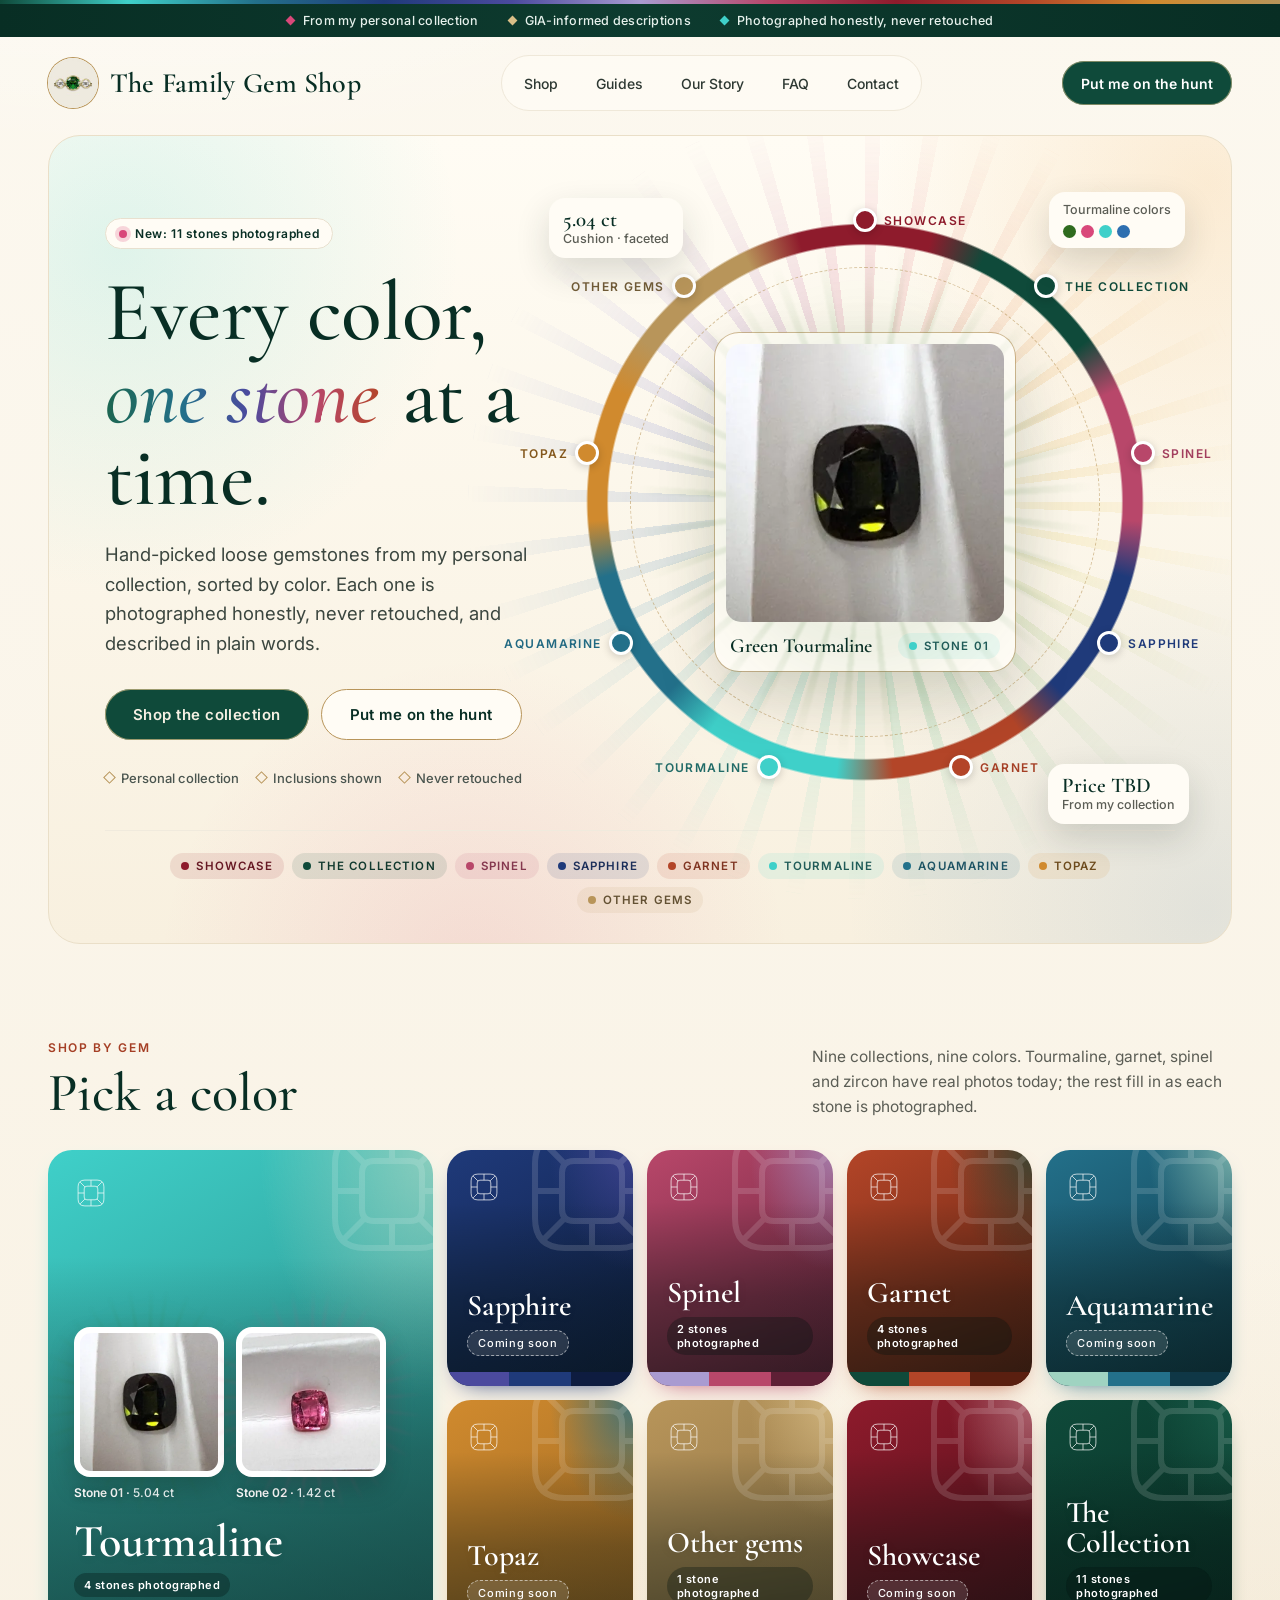
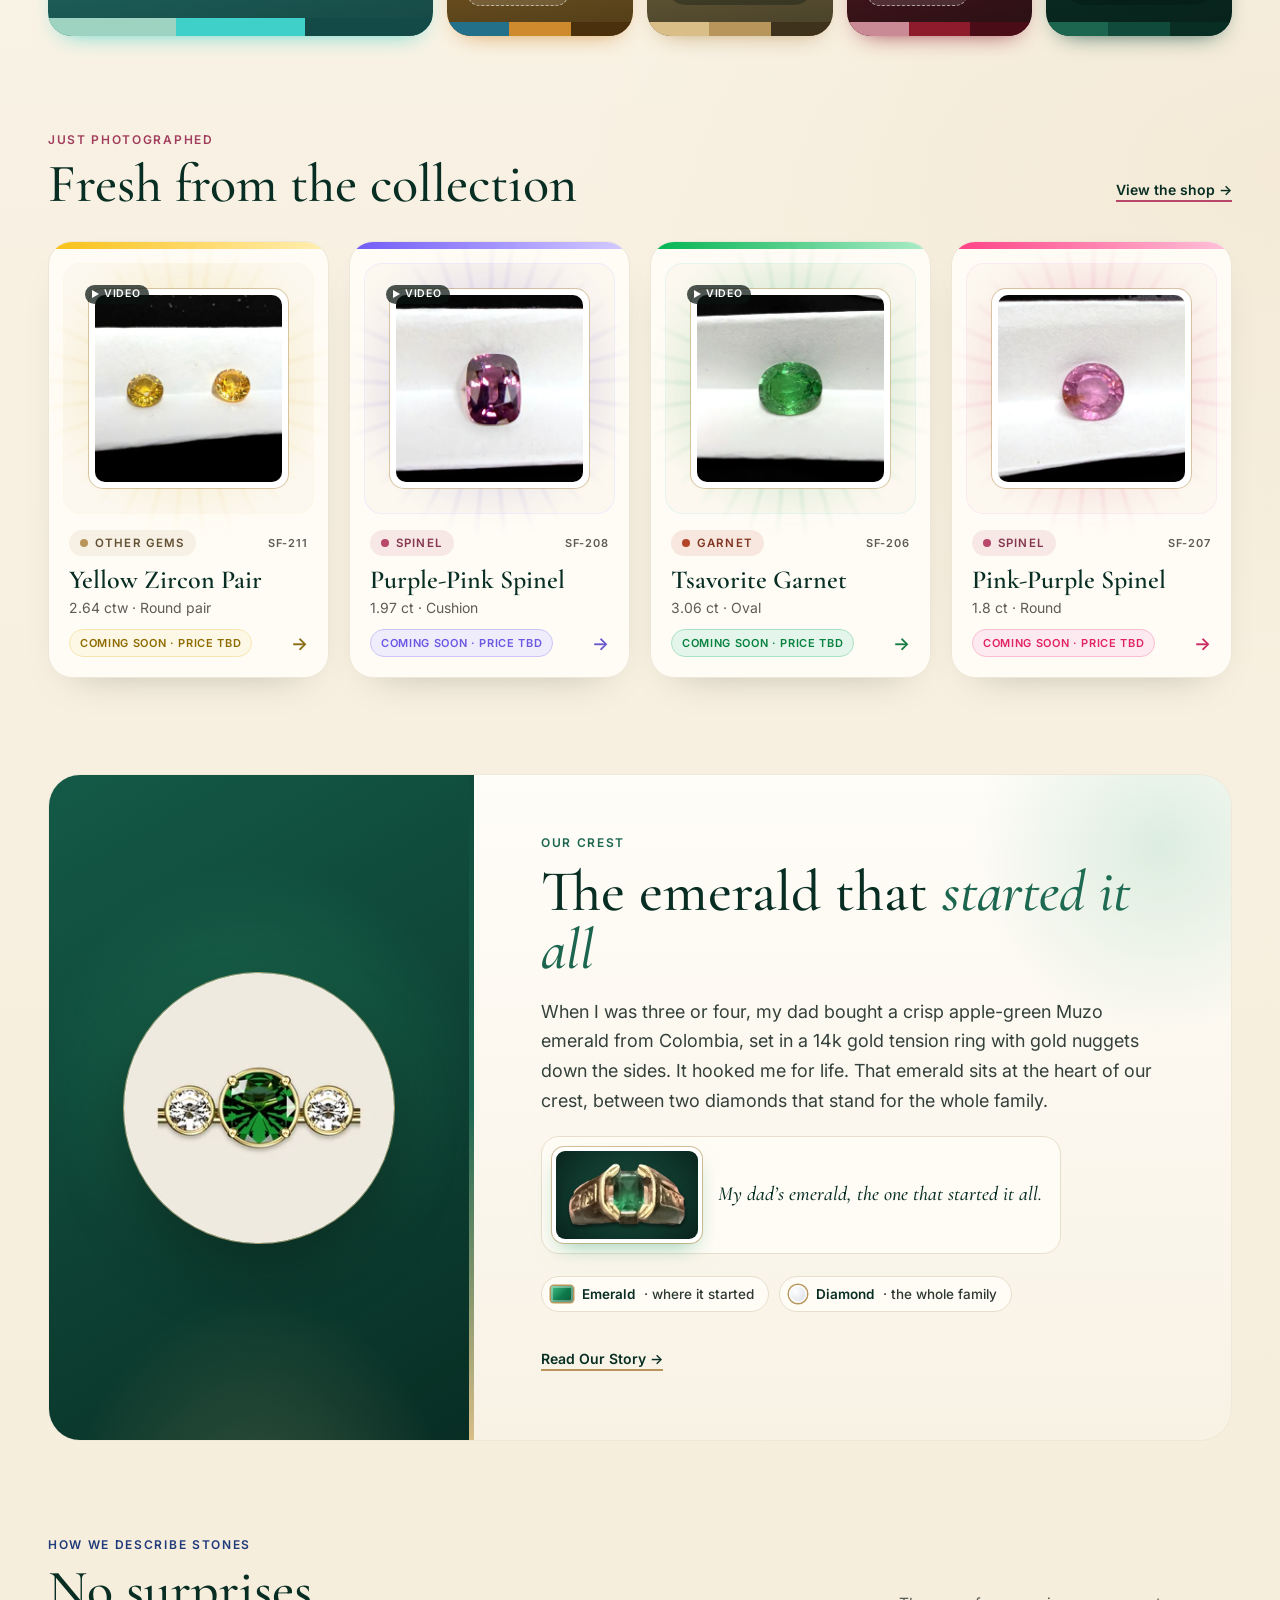
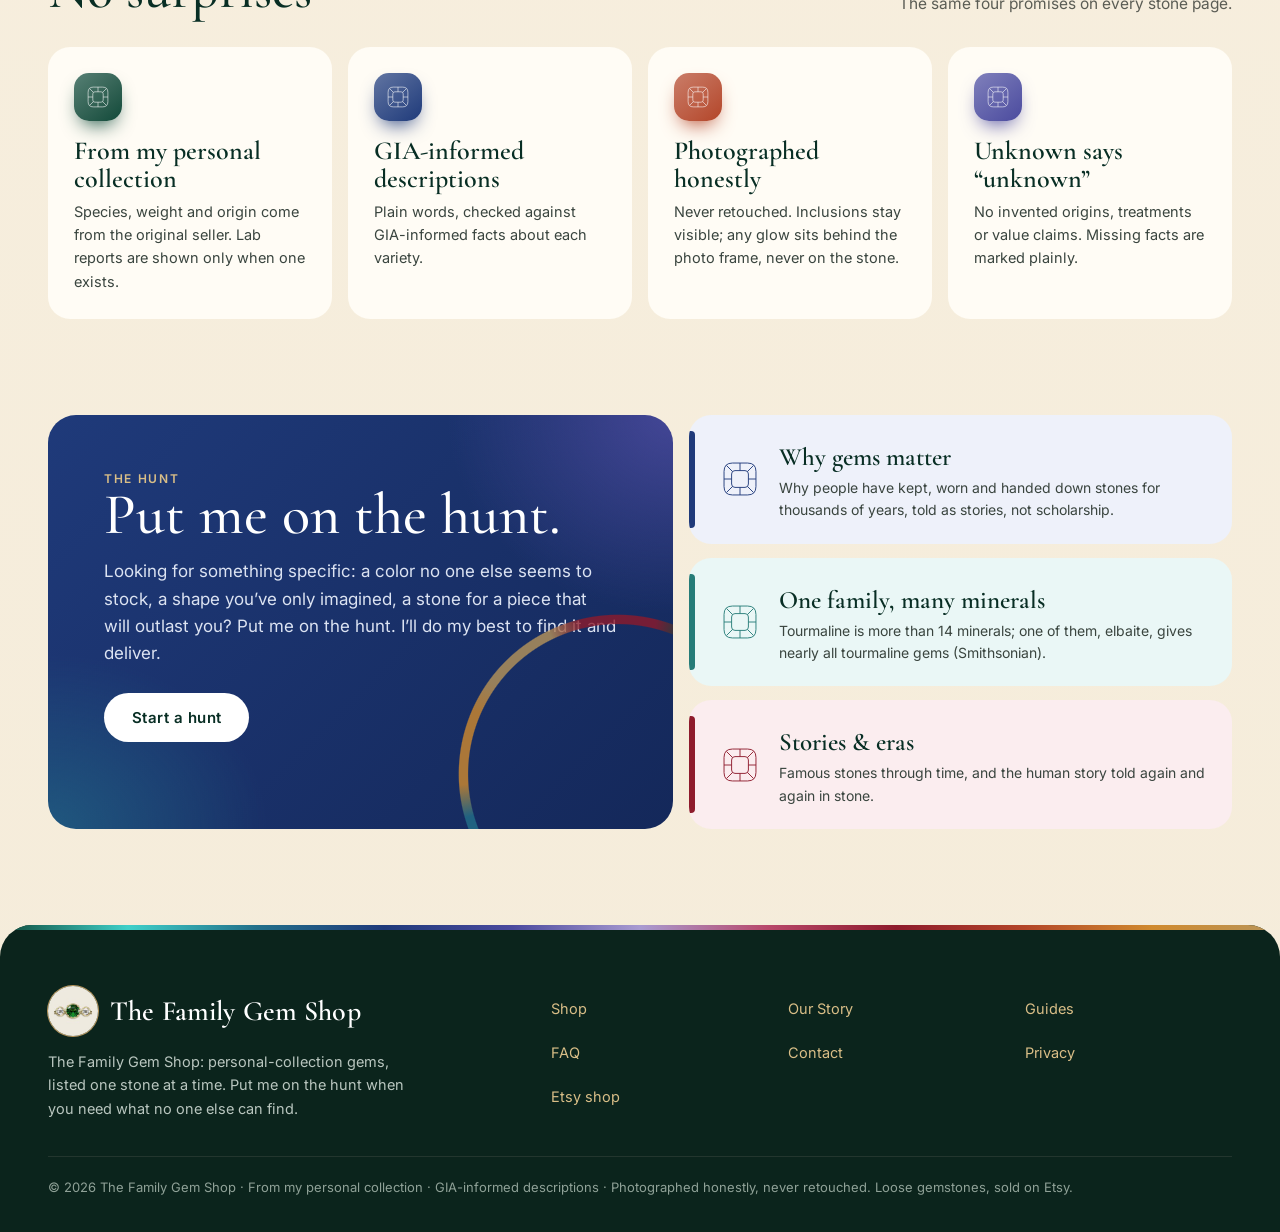
==== index.html @ 849b9478 "Crest story line matches new logo (Joshua approved Oct 21, 5:21 PM PT)" ====
<!doctype html>
<html lang="en">
<head>
<meta charset="utf-8">
<meta name="viewport" content="width=device-width,initial-scale=1">
<title>Loose Gemstones: Tourmaline, Garnet, Spinel | The Family Gem Shop</title>
<meta name="description" content="Loose tourmaline, tsavorite, mandarin and Mali garnet, spinel and zircon from my family collection. Photographed honestly, never retouched. One at a time.">
<meta name="robots" content="index,follow,max-image-preview:large">
<link rel="canonical" href="https://thefamilygems.com/">
<meta name="theme-color" content="#0F4A3A">
<link rel="icon" href="./favicon.ico" sizes="32x32">
<link rel="icon" href="./favicon.svg" type="image/svg+xml">
<link rel="apple-touch-icon" href="./apple-touch-icon.png">
<link rel="manifest" href="./site.webmanifest">
<meta property="og:type" content="website">
<meta property="og:site_name" content="The Family Gem Shop">
<meta property="og:title" content="Loose Gemstones: Tourmaline, Garnet, Spinel | The Family Gem Shop">
<meta property="og:description" content="Loose tourmaline, tsavorite, mandarin and Mali garnet, spinel and zircon from my family collection. Photographed honestly, never retouched. One at a time.">
<meta property="og:url" content="https://thefamilygems.com/">
<meta property="og:image" content="https://thefamilygems.com/img/og/og-home.jpg">
<meta property="og:image:width" content="1200">
<meta property="og:image:height" content="630">
<meta property="og:image:alt" content="Loose gemstones from The Family Gem Shop on a cream background with the family crest">
<meta property="og:locale" content="en_US">
<meta name="twitter:card" content="summary_large_image">
<meta name="twitter:title" content="Loose Gemstones: Tourmaline, Garnet, Spinel | The Family Gem Shop">
<meta name="twitter:description" content="Loose tourmaline, tsavorite, mandarin and Mali garnet, spinel and zircon from my family collection. Photographed honestly, never retouched. One at a time.">
<meta name="twitter:image" content="https://thefamilygems.com/img/og/og-home.jpg">
<meta name="twitter:image:alt" content="Loose gemstones from The Family Gem Shop on a cream background with the family crest">
<link rel="preload" href="./fonts/inter-var.woff2" as="font" type="font/woff2" crossorigin>
<link rel="preload" href="./fonts/cormorant-var.woff2" as="font" type="font/woff2" crossorigin>
<link rel="stylesheet" href="./f.css">
<script type="application/ld+json">{"@context":"https://schema.org","@graph":[{"@type":"Organization","@id":"https://thefamilygems.com/#org","name":"The Family Gem Shop","url":"https://thefamilygems.com/","logo":"https://thefamilygems.com/img/logo-512.png","description":"Loose gemstones from one family's personal collection, photographed honestly and listed one stone at a time on Etsy."},{"@type":"WebSite","@id":"https://thefamilygems.com/#website","name":"The Family Gem Shop","url":"https://thefamilygems.com/","publisher":{"@id":"https://thefamilygems.com/#org"},"inLanguage":"en-US"}]}</script>
</head>
<body>
<a class="skip" href="#main">Skip to content</a><div class="spec-line"></div><div class="ann" role="note"><span style="--c:#D9487A">From my personal collection</span><span style="--c:#D9BE87">GIA-informed descriptions</span><span style="--c:#3FD0C9">Photographed honestly, never retouched</span></div><header><a class="brand" href="./"><img src="./img/crest-128.jpg" srcset="./img/crest-128.jpg 2x, ./img/crest-160.jpg 3x" width="50" height="50" alt=""><span class="nm">The Family Gem Shop</span></a><nav class="nav" aria-label="Main"><a href="./shop/">Shop</a><a href="./guides/">Guides</a><a href="./about/">Our Story</a><a href="./faq/">FAQ</a><a href="./contact/">Contact</a></nav><div class="hd-r"><a class="ask" href="./contact/">Put me on the hunt</a><details class="mnav"><summary><b aria-hidden="true"></b>Menu</summary><nav aria-label="Mobile"><a href="./shop/">Shop</a><a href="./guides/">Guides</a><a href="./about/">Our Story</a><a href="./faq/">FAQ</a><a href="./contact/">Contact</a></nav></details></div></header>
<main id="main" class="f">
<div class="wrap">
<section class="hero"><div class="in"><div><span class="pill" style="--c:#D9487A"><i></i>New: 11 stones photographed</span>
<h1>Every color, <span class="sw">one stone</span> at a time.</h1>
<p class="lede">Hand-picked loose gemstones from my personal collection, sorted by color. Each one is photographed honestly, never retouched, and described in plain words.</p>
<div class="ctas"><a class="btn pri rnd" href="./shop/">Shop the collection</a><a class="btn out rnd" href="./contact/">Put me on the hunt</a></div>
<div class="minitrust"><span>Personal collection</span><span>Inclusions shown</span><span>Never retouched</span></div></div>
<div class="wheel"><div class="ring"></div><div class="ring2"></div><div class="dot" style="left:calc(50.00% - 12px);top:calc(4.50% - 12px);background:#8E1B2C"><span style="left:28px;color:#8E1B2C">Showcase</span></div><div class="dot" style="left:calc(79.25% - 12px);top:calc(15.14% - 12px);background:#0F4A3A"><span style="left:28px;color:#0F4A3A">The Collection</span></div><div class="dot" style="left:calc(94.81% - 12px);top:calc(42.10% - 12px);background:#B8476A"><span style="left:28px;color:#B8476A">Spinel</span></div><div class="dot" style="left:calc(89.40% - 12px);top:calc(72.75% - 12px);background:#1F3A7A"><span style="left:28px;color:#1F3A7A">Sapphire</span></div><div class="dot" style="left:calc(65.56% - 12px);top:calc(92.76% - 12px);background:#B34528"><span style="left:28px;color:#B34528">Garnet</span></div><div class="dot" style="left:calc(34.44% - 12px);top:calc(92.76% - 12px);background:#3FD0C9"><span style="right:28px;color:#267C78">Tourmaline</span></div><div class="dot" style="left:calc(10.60% - 12px);top:calc(72.75% - 12px);background:#23708A"><span style="right:28px;color:#23708A">Aquamarine</span></div><div class="dot" style="left:calc(5.19% - 12px);top:calc(42.10% - 12px);background:#D08A2E"><span style="right:28px;color:#996622">Topaz</span></div><div class="dot" style="left:calc(20.75% - 12px);top:calc(15.14% - 12px);background:#B8955A"><span style="right:28px;color:#886E42">Other gems</span></div>
<div class="hcard glow" style="--stone:#2F6B1E;--stone-ink:#2F6B1E;--stone-soft:#E8EFE6;--stone-line:#B6CBB0;--stone-glow:rgba(47,107,30,.22)"><div class="photo"><picture><source type="image/webp" srcset="./img/stone-01-200.webp 200w, ./img/stone-01-400.webp 400w, ./img/stone-01-800.webp 800w" sizes="(max-width:820px) 176px, 300px"><img src="./img/stone-01-400.jpg" srcset="./img/stone-01-200.jpg 200w, ./img/stone-01-400.jpg 400w, ./img/stone-01-800.jpg 800w" sizes="(max-width:820px) 176px, 300px" width="400" height="400" fetchpriority="high" decoding="async" alt="Verdelite Green Tourmaline, 5.04 ct cushion (SF-202), face-up"></picture></div><div class="lab"><span class="nm2">Green Tourmaline</span><span class="chip" style="--bg:#3FD0C91c;--fg:#267C78"><i style="background:#3FD0C9"></i>Stone 01</span></div></div>
<div class="tag t1"><b>5.04 ct</b>Cushion · faceted</div>
<div class="tag t2">Tourmaline colors<div class="dr"><i style="background:#2F6B1E"></i><i style="background:#D9487A"></i><i style="background:#3FD0C9"></i><i style="background:#2E6FB0"></i></div></div>
<div class="tag t3"><b>Price TBD</b>From my collection</div></div></div>
<div class="chips"><span class="chip" style="--bg:#8E1B2C1c;--fg:#8E1B2C"><i style="background:#8E1B2C"></i>Showcase</span><span class="chip" style="--bg:#0F4A3A1c;--fg:#0F4A3A"><i style="background:#0F4A3A"></i>The Collection</span><span class="chip" style="--bg:#B8476A1c;--fg:#B8476A"><i style="background:#B8476A"></i>Spinel</span><span class="chip" style="--bg:#1F3A7A1c;--fg:#1F3A7A"><i style="background:#1F3A7A"></i>Sapphire</span><span class="chip" style="--bg:#B345281c;--fg:#B34528"><i style="background:#B34528"></i>Garnet</span><span class="chip" style="--bg:#3FD0C91c;--fg:#267C78"><i style="background:#3FD0C9"></i>Tourmaline</span><span class="chip" style="--bg:#23708A1c;--fg:#23708A"><i style="background:#23708A"></i>Aquamarine</span><span class="chip" style="--bg:#D08A2E1c;--fg:#996622"><i style="background:#D08A2E"></i>Topaz</span><span class="chip" style="--bg:#B8955A1c;--fg:#886E42"><i style="background:#B8955A"></i>Other gems</span></div></section>
<section class="blk"><div class="sh"><div><div class="label" style="color:#B34528">Shop by gem</div><h2>Pick a color</h2></div><p>Nine collections, nine colors. Tourmaline, garnet, spinel and zircon have real photos today; the rest fill in as each stone is photographed.</p></div><div class="cg"><div class="cc hero2" style="background:radial-gradient(ellipse 75% 85% at 100% 0%,#9FD3C1cc,transparent 60%),linear-gradient(150deg,#3FD0C9,#267C78);--sh:#3FD0C9"><div style="display:flex;justify-content:space-between;align-items:start"><svg class="gemico" viewBox="0 0 100 100" fill="none" stroke="currentColor" stroke-width="2.2" stroke-linejoin="round"><path d="M32 12h36q20 0 20 20v36q0 20-20 20H32q-20 0-20-20V32q0-20 20-20z"/><path d="M38 30h24q8 0 8 8v24q0 8-8 8H38q-8 0-8-8V38q0-8 8-8z"/><path d="M18 18L32 32M82 18L68 32M18 82L32 68M82 82L68 68M50 12V30M50 70V88M12 50H30M70 50H88"/></svg></div><svg class="gemico wm" viewBox="0 0 100 100" fill="none" stroke="currentColor" stroke-width="4" stroke-linejoin="round"><path d="M32 12h36q20 0 20 20v36q0 20-20 20H32q-20 0-20-20V32q0-20 20-20z"/><path d="M38 30h24q8 0 8 8v24q0 8-8 8H38q-8 0-8-8V38q0-8 8-8z"/><path d="M18 18L32 32M82 18L68 32M18 82L32 68M82 82L68 68M50 12V30M50 70V88M12 50H30M70 50H88"/></svg><div><div class="ph2"><div><div class="glow" style="--stone:#2F6B1E;--stone-ink:#2F6B1E;--stone-soft:#E8EFE6;--stone-line:#B6CBB0;--stone-glow:rgba(47,107,30,.22)"><div class="fr"><div class="photo"><picture><source type="image/webp" srcset="./img/stone-01-200.webp 200w, ./img/stone-01-400.webp 400w, ./img/stone-01-800.webp 800w" sizes="(max-width:820px) 45vw, 300px"><img src="./img/stone-01-400.jpg" srcset="./img/stone-01-200.jpg 200w, ./img/stone-01-400.jpg 400w, ./img/stone-01-800.jpg 800w" sizes="(max-width:820px) 45vw, 300px" width="400" height="400" loading="lazy" decoding="async" alt="Verdelite Green Tourmaline, 5.04 ct cushion (SF-202), face-up"></picture></div></div></div><small>Stone 01 · <em>5.04 ct</em></small></div><div><div class="glow" style="--stone:#D9487A;--stone-ink:#C92A61;--stone-soft:#FBEBF0;--stone-line:#F2BFD0;--stone-glow:rgba(217,72,122,.22)"><div class="fr"><div class="photo"><picture><source type="image/webp" srcset="./img/stone-02-200.webp 200w, ./img/stone-02-400.webp 400w, ./img/stone-02-800.webp 800w" sizes="(max-width:820px) 45vw, 300px"><img src="./img/stone-02-400.jpg" srcset="./img/stone-02-200.jpg 200w, ./img/stone-02-400.jpg 400w, ./img/stone-02-800.jpg 800w" sizes="(max-width:820px) 45vw, 300px" width="400" height="400" loading="lazy" decoding="async" alt="Pink Tourmaline, 1.42 ct cushion (SF-203), face-up"></picture></div></div></div><small>Stone 02 · <em>1.42 ct</em></small></div></div><h3 style="margin-top:18px">Tourmaline</h3><span class="cnt">4 stones photographed</span><div class="chipstrip"><i style="background:#9FD3C1"></i><i style="background:#3FD0C9"></i><i style="background:#134A47"></i></div></div></div><div class="cc " style="background:radial-gradient(ellipse 75% 85% at 100% 0%,#4B4A9Eaa,transparent 60%),linear-gradient(150deg,#1F3A7A,#0E1C40);--sh:#1F3A7A"><div style="display:flex;justify-content:space-between;align-items:start"><svg class="gemico" viewBox="0 0 100 100" fill="none" stroke="currentColor" stroke-width="2.2" stroke-linejoin="round"><path d="M32 12h36q20 0 20 20v36q0 20-20 20H32q-20 0-20-20V32q0-20 20-20z"/><path d="M38 30h24q8 0 8 8v24q0 8-8 8H38q-8 0-8-8V38q0-8 8-8z"/><path d="M18 18L32 32M82 18L68 32M18 82L32 68M82 82L68 68M50 12V30M50 70V88M12 50H30M70 50H88"/></svg></div><svg class="gemico wm" viewBox="0 0 100 100" fill="none" stroke="currentColor" stroke-width="4" stroke-linejoin="round"><path d="M32 12h36q20 0 20 20v36q0 20-20 20H32q-20 0-20-20V32q0-20 20-20z"/><path d="M38 30h24q8 0 8 8v24q0 8-8 8H38q-8 0-8-8V38q0-8 8-8z"/><path d="M18 18L32 32M82 18L68 32M18 82L32 68M82 82L68 68M50 12V30M50 70V88M12 50H30M70 50H88"/></svg><div><h3 style="margin-top:0px">Sapphire</h3><span class="cnt soon">Coming soon</span><div class="chipstrip"><i style="background:#4B4A9E"></i><i style="background:#1F3A7A"></i><i style="background:#0E1C40"></i></div></div></div><div class="cc " style="background:radial-gradient(ellipse 75% 85% at 100% 0%,#A99BD1aa,transparent 60%),linear-gradient(150deg,#B8476A,#5E1F35);--sh:#B8476A"><div style="display:flex;justify-content:space-between;align-items:start"><svg class="gemico" viewBox="0 0 100 100" fill="none" stroke="currentColor" stroke-width="2.2" stroke-linejoin="round"><path d="M32 12h36q20 0 20 20v36q0 20-20 20H32q-20 0-20-20V32q0-20 20-20z"/><path d="M38 30h24q8 0 8 8v24q0 8-8 8H38q-8 0-8-8V38q0-8 8-8z"/><path d="M18 18L32 32M82 18L68 32M18 82L32 68M82 82L68 68M50 12V30M50 70V88M12 50H30M70 50H88"/></svg></div><svg class="gemico wm" viewBox="0 0 100 100" fill="none" stroke="currentColor" stroke-width="4" stroke-linejoin="round"><path d="M32 12h36q20 0 20 20v36q0 20-20 20H32q-20 0-20-20V32q0-20 20-20z"/><path d="M38 30h24q8 0 8 8v24q0 8-8 8H38q-8 0-8-8V38q0-8 8-8z"/><path d="M18 18L32 32M82 18L68 32M18 82L32 68M82 82L68 68M50 12V30M50 70V88M12 50H30M70 50H88"/></svg><div><h3 style="margin-top:0px">Spinel</h3><span class="cnt">2 stones photographed</span><div class="chipstrip"><i style="background:#A99BD1"></i><i style="background:#B8476A"></i><i style="background:#5E1F35"></i></div></div></div><div class="cc " style="background:radial-gradient(ellipse 75% 85% at 100% 0%,#0F4A3Aaa,transparent 60%),linear-gradient(150deg,#B34528,#5A1F10);--sh:#B34528"><div style="display:flex;justify-content:space-between;align-items:start"><svg class="gemico" viewBox="0 0 100 100" fill="none" stroke="currentColor" stroke-width="2.2" stroke-linejoin="round"><path d="M32 12h36q20 0 20 20v36q0 20-20 20H32q-20 0-20-20V32q0-20 20-20z"/><path d="M38 30h24q8 0 8 8v24q0 8-8 8H38q-8 0-8-8V38q0-8 8-8z"/><path d="M18 18L32 32M82 18L68 32M18 82L32 68M82 82L68 68M50 12V30M50 70V88M12 50H30M70 50H88"/></svg></div><svg class="gemico wm" viewBox="0 0 100 100" fill="none" stroke="currentColor" stroke-width="4" stroke-linejoin="round"><path d="M32 12h36q20 0 20 20v36q0 20-20 20H32q-20 0-20-20V32q0-20 20-20z"/><path d="M38 30h24q8 0 8 8v24q0 8-8 8H38q-8 0-8-8V38q0-8 8-8z"/><path d="M18 18L32 32M82 18L68 32M18 82L32 68M82 82L68 68M50 12V30M50 70V88M12 50H30M70 50H88"/></svg><div><h3 style="margin-top:0px">Garnet</h3><span class="cnt">4 stones photographed</span><div class="chipstrip"><i style="background:#0F4A3A"></i><i style="background:#B34528"></i><i style="background:#5A1F10"></i></div></div></div><div class="cc " style="background:radial-gradient(ellipse 75% 85% at 100% 0%,#9FD3C1aa,transparent 60%),linear-gradient(150deg,#23708A,#0F3746);--sh:#23708A"><div style="display:flex;justify-content:space-between;align-items:start"><svg class="gemico" viewBox="0 0 100 100" fill="none" stroke="currentColor" stroke-width="2.2" stroke-linejoin="round"><path d="M32 12h36q20 0 20 20v36q0 20-20 20H32q-20 0-20-20V32q0-20 20-20z"/><path d="M38 30h24q8 0 8 8v24q0 8-8 8H38q-8 0-8-8V38q0-8 8-8z"/><path d="M18 18L32 32M82 18L68 32M18 82L32 68M82 82L68 68M50 12V30M50 70V88M12 50H30M70 50H88"/></svg></div><svg class="gemico wm" viewBox="0 0 100 100" fill="none" stroke="currentColor" stroke-width="4" stroke-linejoin="round"><path d="M32 12h36q20 0 20 20v36q0 20-20 20H32q-20 0-20-20V32q0-20 20-20z"/><path d="M38 30h24q8 0 8 8v24q0 8-8 8H38q-8 0-8-8V38q0-8 8-8z"/><path d="M18 18L32 32M82 18L68 32M18 82L32 68M82 82L68 68M50 12V30M50 70V88M12 50H30M70 50H88"/></svg><div><h3 style="margin-top:0px">Aquamarine</h3><span class="cnt soon">Coming soon</span><div class="chipstrip"><i style="background:#9FD3C1"></i><i style="background:#23708A"></i><i style="background:#0F3746"></i></div></div></div><div class="cc " style="background:radial-gradient(ellipse 75% 85% at 100% 0%,#23708Acc,transparent 60%),linear-gradient(150deg,#D08A2E,#996622);--sh:#D08A2E"><div style="display:flex;justify-content:space-between;align-items:start"><svg class="gemico" viewBox="0 0 100 100" fill="none" stroke="currentColor" stroke-width="2.2" stroke-linejoin="round"><path d="M32 12h36q20 0 20 20v36q0 20-20 20H32q-20 0-20-20V32q0-20 20-20z"/><path d="M38 30h24q8 0 8 8v24q0 8-8 8H38q-8 0-8-8V38q0-8 8-8z"/><path d="M18 18L32 32M82 18L68 32M18 82L32 68M82 82L68 68M50 12V30M50 70V88M12 50H30M70 50H88"/></svg></div><svg class="gemico wm" viewBox="0 0 100 100" fill="none" stroke="currentColor" stroke-width="4" stroke-linejoin="round"><path d="M32 12h36q20 0 20 20v36q0 20-20 20H32q-20 0-20-20V32q0-20 20-20z"/><path d="M38 30h24q8 0 8 8v24q0 8-8 8H38q-8 0-8-8V38q0-8 8-8z"/><path d="M18 18L32 32M82 18L68 32M18 82L32 68M82 82L68 68M50 12V30M50 70V88M12 50H30M70 50H88"/></svg><div><h3 style="margin-top:0px">Topaz</h3><span class="cnt soon">Coming soon</span><div class="chipstrip"><i style="background:#23708A"></i><i style="background:#D08A2E"></i><i style="background:#4A300C"></i></div></div></div><div class="cc " style="background:radial-gradient(ellipse 75% 85% at 100% 0%,#D9BE87cc,transparent 60%),linear-gradient(150deg,#B8955A,#886E42);--sh:#B8955A"><div style="display:flex;justify-content:space-between;align-items:start"><svg class="gemico" viewBox="0 0 100 100" fill="none" stroke="currentColor" stroke-width="2.2" stroke-linejoin="round"><path d="M32 12h36q20 0 20 20v36q0 20-20 20H32q-20 0-20-20V32q0-20 20-20z"/><path d="M38 30h24q8 0 8 8v24q0 8-8 8H38q-8 0-8-8V38q0-8 8-8z"/><path d="M18 18L32 32M82 18L68 32M18 82L32 68M82 82L68 68M50 12V30M50 70V88M12 50H30M70 50H88"/></svg></div><svg class="gemico wm" viewBox="0 0 100 100" fill="none" stroke="currentColor" stroke-width="4" stroke-linejoin="round"><path d="M32 12h36q20 0 20 20v36q0 20-20 20H32q-20 0-20-20V32q0-20 20-20z"/><path d="M38 30h24q8 0 8 8v24q0 8-8 8H38q-8 0-8-8V38q0-8 8-8z"/><path d="M18 18L32 32M82 18L68 32M18 82L32 68M82 82L68 68M50 12V30M50 70V88M12 50H30M70 50H88"/></svg><div><h3 style="margin-top:0px">Other gems</h3><span class="cnt">1 stone photographed</span><div class="chipstrip"><i style="background:#D9BE87"></i><i style="background:#B8955A"></i><i style="background:#3F321C"></i></div></div></div><div class="cc " style="background:radial-gradient(ellipse 75% 85% at 100% 0%,#C98A95aa,transparent 60%),linear-gradient(150deg,#8E1B2C,#4A0D17);--sh:#8E1B2C"><div style="display:flex;justify-content:space-between;align-items:start"><svg class="gemico" viewBox="0 0 100 100" fill="none" stroke="currentColor" stroke-width="2.2" stroke-linejoin="round"><path d="M32 12h36q20 0 20 20v36q0 20-20 20H32q-20 0-20-20V32q0-20 20-20z"/><path d="M38 30h24q8 0 8 8v24q0 8-8 8H38q-8 0-8-8V38q0-8 8-8z"/><path d="M18 18L32 32M82 18L68 32M18 82L32 68M82 82L68 68M50 12V30M50 70V88M12 50H30M70 50H88"/></svg></div><svg class="gemico wm" viewBox="0 0 100 100" fill="none" stroke="currentColor" stroke-width="4" stroke-linejoin="round"><path d="M32 12h36q20 0 20 20v36q0 20-20 20H32q-20 0-20-20V32q0-20 20-20z"/><path d="M38 30h24q8 0 8 8v24q0 8-8 8H38q-8 0-8-8V38q0-8 8-8z"/><path d="M18 18L32 32M82 18L68 32M18 82L32 68M82 82L68 68M50 12V30M50 70V88M12 50H30M70 50H88"/></svg><div><h3 style="margin-top:0px">Showcase</h3><span class="cnt soon">Coming soon</span><div class="chipstrip"><i style="background:#C98A95"></i><i style="background:#8E1B2C"></i><i style="background:#4A0D17"></i></div></div></div><div class="cc " style="background:radial-gradient(ellipse 75% 85% at 100% 0%,#1C6650aa,transparent 60%),linear-gradient(150deg,#0F4A3A,#082E24);--sh:#0F4A3A"><div style="display:flex;justify-content:space-between;align-items:start"><svg class="gemico" viewBox="0 0 100 100" fill="none" stroke="currentColor" stroke-width="2.2" stroke-linejoin="round"><path d="M32 12h36q20 0 20 20v36q0 20-20 20H32q-20 0-20-20V32q0-20 20-20z"/><path d="M38 30h24q8 0 8 8v24q0 8-8 8H38q-8 0-8-8V38q0-8 8-8z"/><path d="M18 18L32 32M82 18L68 32M18 82L32 68M82 82L68 68M50 12V30M50 70V88M12 50H30M70 50H88"/></svg></div><svg class="gemico wm" viewBox="0 0 100 100" fill="none" stroke="currentColor" stroke-width="4" stroke-linejoin="round"><path d="M32 12h36q20 0 20 20v36q0 20-20 20H32q-20 0-20-20V32q0-20 20-20z"/><path d="M38 30h24q8 0 8 8v24q0 8-8 8H38q-8 0-8-8V38q0-8 8-8z"/><path d="M18 18L32 32M82 18L68 32M18 82L32 68M82 82L68 68M50 12V30M50 70V88M12 50H30M70 50H88"/></svg><div><h3 style="margin-top:0px">The Collection</h3><span class="cnt">11 stones photographed</span><div class="chipstrip"><i style="background:#1C6650"></i><i style="background:#0F4A3A"></i><i style="background:#082E24"></i></div></div></div></div></section>
<section class="blk"><div class="sh"><div><div class="label" style="color:#B8476A">Just photographed</div><h2>Fresh from the collection</h2></div><a class="more" style="--uc:#B8476A" href="./shop/">View the shop →</a></div><div class="pg"><a class="pc" href="./shop/#sf-211" style="--stone:#E2B93B;--stone-ink:#896C14;--stone-soft:#FCF7E9;--stone-line:#F5E6BA;--stone-glow:rgba(226,185,59,.22)"><div class="band"></div><div class="pic"><div class="glow" style="--stone:#E2B93B;--stone-ink:#896C14;--stone-soft:#FCF7E9;--stone-line:#F5E6BA;--stone-glow:rgba(226,185,59,.22)"><div class="fr"><div class="photo"><picture><source type="image/webp" srcset="./img/sf-211-200.webp 200w, ./img/sf-211-400.webp 400w, ./img/sf-211-800.webp 800w" sizes="(max-width:820px) 45vw, 300px"><img src="./img/sf-211-400.jpg" srcset="./img/sf-211-200.jpg 200w, ./img/sf-211-400.jpg 400w, ./img/sf-211-800.jpg 800w" sizes="(max-width:820px) 45vw, 300px" width="400" height="400" loading="lazy" decoding="async" alt="Yellow Zircon Pair, 2.64 ctw round (SF-211), face-up on white paper"></picture></div></div></div><span class="vchip"><i aria-hidden="true"></i>Video</span></div><div class="meta"><div class="row"><span class="chip" style="--bg:#B8955A1c;--fg:#886E42"><i style="background:#B8955A"></i>Other gems</span><span class="no">SF-211</span></div><h3>Yellow Zircon Pair</h3><div class="sub">2.64 ctw · Round pair</div><div class="row" style="margin-top:10px"><span class="soonchip">Coming soon · Price TBD</span><span class="go" aria-hidden="true">→</span></div></div></a><a class="pc" href="./shop/#sf-208" style="--stone:#6A5ACD;--stone-ink:#6A5ACD;--stone-soft:#EFEDFA;--stone-line:#CBC5EE;--stone-glow:rgba(106,90,205,.22)"><div class="band"></div><div class="pic"><div class="glow" style="--stone:#6A5ACD;--stone-ink:#6A5ACD;--stone-soft:#EFEDFA;--stone-line:#CBC5EE;--stone-glow:rgba(106,90,205,.22)"><div class="fr"><div class="photo"><picture><source type="image/webp" srcset="./img/sf-208-200.webp 200w, ./img/sf-208-400.webp 400w, ./img/sf-208-800.webp 800w" sizes="(max-width:820px) 45vw, 300px"><img src="./img/sf-208-400.jpg" srcset="./img/sf-208-200.jpg 200w, ./img/sf-208-400.jpg 400w, ./img/sf-208-800.jpg 800w" sizes="(max-width:820px) 45vw, 300px" width="400" height="400" loading="lazy" decoding="async" alt="Purple-Pink Spinel, 1.97 ct cushion (SF-208), face-up on white paper"></picture></div></div></div><span class="vchip"><i aria-hidden="true"></i>Video</span></div><div class="meta"><div class="row"><span class="chip" style="--bg:#B8476A1c;--fg:#B8476A"><i style="background:#B8476A"></i>Spinel</span><span class="no">SF-208</span></div><h3>Purple-Pink Spinel</h3><div class="sub">1.97 ct · Cushion</div><div class="row" style="margin-top:10px"><span class="soonchip">Coming soon · Price TBD</span><span class="go" aria-hidden="true">→</span></div></div></a><a class="pc" href="./shop/#sf-206" style="--stone:#1FA35A;--stone-ink:#187C45;--stone-soft:#E6F5ED;--stone-line:#B1DFC5;--stone-glow:rgba(31,163,90,.22)"><div class="band"></div><div class="pic"><div class="glow" style="--stone:#1FA35A;--stone-ink:#187C45;--stone-soft:#E6F5ED;--stone-line:#B1DFC5;--stone-glow:rgba(31,163,90,.22)"><div class="fr"><div class="photo"><picture><source type="image/webp" srcset="./img/sf-206-200.webp 200w, ./img/sf-206-400.webp 400w, ./img/sf-206-800.webp 800w" sizes="(max-width:820px) 45vw, 300px"><img src="./img/sf-206-400.jpg" srcset="./img/sf-206-200.jpg 200w, ./img/sf-206-400.jpg 400w, ./img/sf-206-800.jpg 800w" sizes="(max-width:820px) 45vw, 300px" width="400" height="400" loading="lazy" decoding="async" alt="Tsavorite Garnet, 3.06 ct oval (SF-206), face-up on white paper"></picture></div></div></div><span class="vchip"><i aria-hidden="true"></i>Video</span></div><div class="meta"><div class="row"><span class="chip" style="--bg:#B345281c;--fg:#B34528"><i style="background:#B34528"></i>Garnet</span><span class="no">SF-206</span></div><h3>Tsavorite Garnet</h3><div class="sub">3.06 ct · Oval</div><div class="row" style="margin-top:10px"><span class="soonchip">Coming soon · Price TBD</span><span class="go" aria-hidden="true">→</span></div></div></a><a class="pc" href="./shop/#sf-207" style="--stone:#D9487A;--stone-ink:#C92A61;--stone-soft:#FBEBF0;--stone-line:#F2BFD0;--stone-glow:rgba(217,72,122,.22)"><div class="band"></div><div class="pic"><div class="glow" style="--stone:#D9487A;--stone-ink:#C92A61;--stone-soft:#FBEBF0;--stone-line:#F2BFD0;--stone-glow:rgba(217,72,122,.22)"><div class="fr"><div class="photo"><picture><source type="image/webp" srcset="./img/sf-207-200.webp 200w, ./img/sf-207-400.webp 400w, ./img/sf-207-800.webp 800w" sizes="(max-width:820px) 45vw, 300px"><img src="./img/sf-207-400.jpg" srcset="./img/sf-207-200.jpg 200w, ./img/sf-207-400.jpg 400w, ./img/sf-207-800.jpg 800w" sizes="(max-width:820px) 45vw, 300px" width="400" height="400" loading="lazy" decoding="async" alt="Pink-Purple Spinel, 1.8 ct round (SF-207), face-up on white paper"></picture></div></div></div></div><div class="meta"><div class="row"><span class="chip" style="--bg:#B8476A1c;--fg:#B8476A"><i style="background:#B8476A"></i>Spinel</span><span class="no">SF-207</span></div><h3>Pink-Purple Spinel</h3><div class="sub">1.8 ct · Round</div><div class="row" style="margin-top:10px"><span class="soonchip">Coming soon · Price TBD</span><span class="go" aria-hidden="true">→</span></div></div></a></div></section>
<section class="blk"><div class="ls"><div class="crest"><picture><source type="image/webp" srcset="./img/crest-280.webp 280w, ./img/crest-380.webp 380w, ./img/crest-560.webp 560w, ./img/crest-840.webp 840w" sizes="(max-width:820px) 190px, 270px"><img src="./img/crest-280.jpg" srcset="./img/crest-280.jpg 280w, ./img/crest-380.jpg 380w, ./img/crest-560.jpg 560w, ./img/crest-840.jpg 840w" sizes="(max-width:820px) 190px, 270px" width="280" height="280" loading="lazy" alt="The Family Gem Shop crest: an emerald between two diamonds on a gold bar"></picture></div>
<div class="txt"><div class="halo"></div><div class="label" style="color:#1C6650">Our crest</div><h2>The emerald that <em>started it all</em></h2><p>When I was three or four, my dad bought a crisp apple-green Muzo emerald from Colombia, set in a 14k gold tension ring with gold nuggets down the sides. It hooked me for life. That emerald sits at the heart of our crest, between two diamonds that stand for the whole family.</p><div class="ringnote"><div class="rf"><img src="./img/our-story-ring-400.jpg" width="400" height="250" loading="lazy" alt="My dad’s 14k gold tension ring with a green emerald"></div><span>My dad’s emerald, the one that started it all.</span></div><div class="legend"><span><i class="gem-e"></i><b>Emerald</b> · where it started</span><span><i class="gem-d"></i><b>Diamond</b> · the whole family</span></div><a class="link" href="./about/">Read Our Story →</a></div></div></section>
<section class="blk"><div class="sh"><div><div class="label" style="color:#1F3A7A">How we describe stones</div><h2>No surprises</h2></div><p>The same four promises on every stone page.</p></div>
<div class="tg"><div class="tc" style="--bg:#EEF6F2;--c:#0F4A3A"><div class="ic"><svg class="gemico" viewBox="0 0 100 100" fill="none" stroke="currentColor" stroke-width="2.2" stroke-linejoin="round"><path d="M32 12h36q20 0 20 20v36q0 20-20 20H32q-20 0-20-20V32q0-20 20-20z"/><path d="M38 30h24q8 0 8 8v24q0 8-8 8H38q-8 0-8-8V38q0-8 8-8z"/><path d="M18 18L32 32M82 18L68 32M18 82L32 68M82 82L68 68M50 12V30M50 70V88M12 50H30M70 50H88"/></svg></div><h3>From my personal collection</h3><p>Species, weight and origin come from the original seller. Lab reports are shown only when one exists.</p></div><div class="tc" style="--bg:#EEF1FA;--c:#1F3A7A"><div class="ic"><svg class="gemico" viewBox="0 0 100 100" fill="none" stroke="currentColor" stroke-width="2.2" stroke-linejoin="round"><path d="M32 12h36q20 0 20 20v36q0 20-20 20H32q-20 0-20-20V32q0-20 20-20z"/><path d="M38 30h24q8 0 8 8v24q0 8-8 8H38q-8 0-8-8V38q0-8 8-8z"/><path d="M18 18L32 32M82 18L68 32M18 82L32 68M82 82L68 68M50 12V30M50 70V88M12 50H30M70 50H88"/></svg></div><h3>GIA-informed descriptions</h3><p>Plain words, checked against GIA-informed facts about each variety.</p></div><div class="tc" style="--bg:#FBF0EA;--c:#B34528"><div class="ic"><svg class="gemico" viewBox="0 0 100 100" fill="none" stroke="currentColor" stroke-width="2.2" stroke-linejoin="round"><path d="M32 12h36q20 0 20 20v36q0 20-20 20H32q-20 0-20-20V32q0-20 20-20z"/><path d="M38 30h24q8 0 8 8v24q0 8-8 8H38q-8 0-8-8V38q0-8 8-8z"/><path d="M18 18L32 32M82 18L68 32M18 82L32 68M82 82L68 68M50 12V30M50 70V88M12 50H30M70 50H88"/></svg></div><h3>Photographed honestly</h3><p>Never retouched. Inclusions stay visible; any glow sits behind the photo frame, never on the stone.</p></div><div class="tc" style="--bg:#F3F1FA;--c:#4B4A9E"><div class="ic"><svg class="gemico" viewBox="0 0 100 100" fill="none" stroke="currentColor" stroke-width="2.2" stroke-linejoin="round"><path d="M32 12h36q20 0 20 20v36q0 20-20 20H32q-20 0-20-20V32q0-20 20-20z"/><path d="M38 30h24q8 0 8 8v24q0 8-8 8H38q-8 0-8-8V38q0-8 8-8z"/><path d="M18 18L32 32M82 18L68 32M18 82L32 68M82 82L68 68M50 12V30M50 70V88M12 50H30M70 50H88"/></svg></div><h3>Unknown says “unknown”</h3><p>No invented origins, treatments or value claims. Missing facts are marked plainly.</p></div></div></section>
<section class="blk"><div class="duo"><div class="huntc"><div class="label" style="color:var(--golds)">The Hunt</div><h2>Put me on the hunt.</h2><p>Looking for something specific: a color no one else seems to stock, a shape you’ve only imagined, a stone for a piece that will outlast you? Put me on the hunt. I’ll do my best to find it and deliver.</p><a class="btn rnd white" href="./contact/">Start a hunt</a><div class="rg"></div></div>
<div class="lg"><div class="lc" style="--bg:#EEF1FA;--c:#1F3A7A"><svg class="gemico" viewBox="0 0 100 100" fill="none" stroke="currentColor" stroke-width="2.2" stroke-linejoin="round"><path d="M32 12h36q20 0 20 20v36q0 20-20 20H32q-20 0-20-20V32q0-20 20-20z"/><path d="M38 30h24q8 0 8 8v24q0 8-8 8H38q-8 0-8-8V38q0-8 8-8z"/><path d="M18 18L32 32M82 18L68 32M18 82L32 68M82 82L68 68M50 12V30M50 70V88M12 50H30M70 50H88"/></svg><div><h3>Why gems matter</h3><p>Why people have kept, worn and handed down stones for thousands of years, told as stories, not scholarship.</p></div></div><div class="lc" style="--bg:#EAF7F6;--c:#267C78"><svg class="gemico" viewBox="0 0 100 100" fill="none" stroke="currentColor" stroke-width="2.2" stroke-linejoin="round"><path d="M32 12h36q20 0 20 20v36q0 20-20 20H32q-20 0-20-20V32q0-20 20-20z"/><path d="M38 30h24q8 0 8 8v24q0 8-8 8H38q-8 0-8-8V38q0-8 8-8z"/><path d="M18 18L32 32M82 18L68 32M18 82L32 68M82 82L68 68M50 12V30M50 70V88M12 50H30M70 50H88"/></svg><div><h3>One family, many minerals</h3><p>Tourmaline is more than 14 minerals; one of them, elbaite, gives nearly all tourmaline gems (Smithsonian).</p></div></div><div class="lc" style="--bg:#FBEDEF;--c:#8E1B2C"><svg class="gemico" viewBox="0 0 100 100" fill="none" stroke="currentColor" stroke-width="2.2" stroke-linejoin="round"><path d="M32 12h36q20 0 20 20v36q0 20-20 20H32q-20 0-20-20V32q0-20 20-20z"/><path d="M38 30h24q8 0 8 8v24q0 8-8 8H38q-8 0-8-8V38q0-8 8-8z"/><path d="M18 18L32 32M82 18L68 32M18 82L32 68M82 82L68 68M50 12V30M50 70V88M12 50H30M70 50H88"/></svg><div><h3>Stories &amp; eras</h3><p>Famous stones through time, and the human story told again and again in stone.</p></div></div></div></div></section>
</div>
</main>
<footer><div class="spec-line"></div><div class="fg"><div><a class="brand" href="./"><img src="./img/crest-128.jpg" srcset="./img/crest-128.jpg 2x, ./img/crest-160.jpg 3x" width="50" height="50" alt=""><span class="nm">The Family Gem Shop</span></a><p>The Family Gem Shop: personal-collection gems, listed one stone at a time. Put me on the hunt when you need what no one else can find.</p></div><nav class="fl" aria-label="Footer"><a href="./shop/">Shop</a><a href="./about/">Our Story</a><a href="./guides/">Guides</a><a href="./faq/">FAQ</a><a href="./contact/">Contact</a><a href="./privacy/">Privacy</a><a href="https://www.etsy.com/shop/TheFamilyGemShop" rel="noopener">Etsy shop</a></nav></div><div class="copy">&copy; 2026 The Family Gem Shop · From my personal collection · GIA-informed descriptions · Photographed honestly, never retouched. Loose gemstones, sold on Etsy.</div></footer>
</body>
</html>
---- f.css ----
/* f.css: The Family Gem Shop, direction F (Spectrum Boutique). Hand-maintained static stylesheet, ported from the approved designs-5 F mockups (Oct 16, 2026). */
@font-face{font-family:'Cormorant';src:url('fonts/cormorant-var.woff2') format('woff2');font-weight:500 600;font-display:swap}
@font-face{font-family:'Cormorant';font-style:italic;src:url('fonts/cormorant-italic-var.woff2') format('woff2');font-weight:500 600;font-display:swap}
@font-face{font-family:'Inter';src:url('fonts/inter-var.woff2') format('woff2');font-weight:400 600;font-display:swap}

:root{--em:#0F4A3A;--emd:#082E24;--emh:#1C6650;--gold:#B8955A;--golds:#D9BE87;--wg:#E8E6E0;--cream:#F6F0E3;--ivory:#FBF8F1;--ink:#1E2A24;--muted:#6E7068;--blue:#1F3A7A;--ruby:#8E1B2C}
*{box-sizing:border-box;margin:0;padding:0}
html{-webkit-font-smoothing:antialiased;overflow-x:hidden}
body{position:relative;overflow-x:hidden;font-family:'Inter',sans-serif;color:var(--ink);background:var(--ivory);font-size:17px;line-height:1.6}
a{color:inherit;text-decoration:none;cursor:pointer}
img{display:block;max-width:100%;height:auto}
.serif,h1,h2,h3,h4{font-family:'Cormorant',Georgia,serif;font-weight:500}
.label{font:600 12px/1.3 Inter;letter-spacing:.14em;text-transform:uppercase}
.gemico{width:44px;height:44px}
/* glow: background halo only, behind the opaque photo frame, never over the stone */
.glow{position:relative;isolation:isolate}
.glow::before{content:'';position:absolute;inset:-9%;z-index:-1;border-radius:50%;background:radial-gradient(closest-side,var(--stone-glow,var(--g)) 0%,var(--stone-glow,var(--g)) 45%,transparent 100%);pointer-events:none}
.photo{background:#fff;overflow:hidden}
.photo img{width:100%;aspect-ratio:1/1;object-fit:cover}
.rule{display:flex;align-items:center;gap:14px;justify-content:center;width:240px;margin:18px auto}
.rule:before,.rule:after{content:'';flex:1;height:1px;background:var(--gold)}
.rule i{width:8px;height:8px;border:1px solid var(--gold);transform:rotate(45deg)}
.btn{display:inline-flex;align-items:center;justify-content:center;font:600 15px Inter;letter-spacing:.03em;padding:15px 28px;border-radius:2px;white-space:nowrap}
.btn.pri{background:var(--em);color:var(--cream);box-shadow:inset 0 0 0 1px var(--golds),inset 0 0 0 3px var(--em)}
.btn.out{border:1px solid var(--gold);color:var(--emd)}
.btn.secd{border:1px solid var(--golds);color:var(--cream)}
.btn.goldfill{background:var(--golds);color:var(--emd)}
.chip{display:inline-flex;align-items:center;gap:7px;font:600 11.5px Inter;letter-spacing:.1em;text-transform:uppercase;padding:6px 11px;border-radius:99px}
.chip i{width:8px;height:8px;border-radius:50%;display:inline-block}
.spec{width:100%;border-collapse:collapse;font-size:15px}
.spec th{width:38%;text-align:left;font-weight:500;color:var(--muted);padding:11px 0;border-bottom:1px solid #E3D7BD;vertical-align:top}
.spec td{padding:11px 0;border-bottom:1px solid #E3D7BD}
.spec td.unk{color:var(--muted);font-style:italic}
.hon{list-style:none;font-size:14.5px}
.hon li{padding:6px 0 6px 22px;position:relative}
.hon li:before{content:'';position:absolute;left:2px;top:13px;width:7px;height:7px;border:1.5px solid var(--gold);transform:rotate(45deg)}
.thumbs{display:grid;grid-template-columns:repeat(8,1fr);gap:10px}
.thumbs .t{aspect-ratio:1/1;background:#fff;border:1px solid #DCCFB3;padding:3px}
.thumbs .t img{width:100%;height:100%;object-fit:cover}
.thumbs .t.on{outline:2px solid var(--em);outline-offset:1px}
.thumbs .t.todo{display:flex;align-items:center;justify-content:center;text-align:center;font-size:10.5px;line-height:1.25;color:var(--muted);border-style:dashed;background:var(--cream);padding:5px}
.menu{display:none}
.qbuy{display:none}
.mob{display:none}
@media (max-width:820px){
 body{font-size:16px}
 .nav{display:none!important}
 .menu{display:flex!important;align-items:center;gap:8px;font:600 12px Inter;letter-spacing:.12em;text-transform:uppercase}
 .menu b{display:block;width:20px;height:2px;background:currentColor;box-shadow:0 6px 0 currentColor,0 -6px 0 currentColor}
 .thumbs{grid-template-columns:repeat(4,1fr);gap:8px}
 .btn{padding:14px 18px;font-size:14.5px;white-space:normal;text-align:center}
  .mob{display:block}.desk{display:none!important}
 .ctas{flex-direction:column;align-items:stretch}.ctas .btn{width:100%}
 .qbuy{display:block;margin:14px 0 6px;padding:14px 16px;background:#fff;border:1px solid var(--gold);border-radius:var(--qr,4px);box-shadow:0 8px 20px rgba(0,0,0,.08)}
 .qbuy .qr{display:flex;justify-content:space-between;align-items:baseline;gap:10px}
 .qbuy .qt{font:600 20px/1.1 Cormorant;color:var(--emd)}
 .qbuy .qp{font:600 20px/1.1 Cormorant;color:var(--emd);white-space:nowrap}
 .qbuy .qr2{display:flex;justify-content:space-between;gap:10px;margin:4px 0 10px}
 .qbuy .qs{font:600 9.5px Inter;letter-spacing:.08em;text-transform:uppercase;color:var(--ruby)}
 .qbuy .qs2{font:500 11px Inter;color:var(--muted)}
 .qbuy .btn{width:100%;padding:13px 16px;font-size:14.5px}
}


body{color:#17201B}
.spec-line{height:4px;background:linear-gradient(90deg,#0F4A3A,#3FD0C9,#23708A,#1F3A7A,#4B4A9E,#A99BD1,#B8476A,#8E1B2C,#B34528,#D08A2E,#B8955A)}
.ann{display:flex;justify-content:center;gap:30px;background:var(--emd);color:#E6F1EC;font:500 12.5px Inter;letter-spacing:.02em;padding:9px}
.ann span:before{content:'';display:inline-block;width:7px;height:7px;transform:rotate(45deg);margin-right:9px;vertical-align:1px;background:var(--c)}
header{display:flex;align-items:center;justify-content:space-between;padding:18px 48px;max-width:1440px;margin:0 auto}
.brand{display:flex;align-items:center;gap:12px}.brand img{width:50px;height:50px;border-radius:50%;box-shadow:0 0 0 1px var(--gold)}
.brand .nm{font-family:Cormorant;font-weight:600;font-size:28px;color:var(--emd);letter-spacing:.005em}
.nav{display:flex;gap:4px;background:#F6F3EC;border-radius:99px;padding:5px;border:1px solid #EFE8D9}
.nav a{padding:9px 17px;border-radius:99px;font:500 14px Inter;color:#2D3832;position:relative}
.nav a.on{background:#fff;box-shadow:0 1px 4px rgba(0,0,0,.08);color:var(--emd)}
.nav a.on:after{content:'';position:absolute;left:18px;right:18px;bottom:4px;height:2px;border-radius:2px;background:var(--uc,#3FD0C9)}
.hd-r{display:flex;align-items:center;gap:14px}
.ask{font:600 14px Inter;background:var(--em);color:#fff;padding:11px 19px;border-radius:99px;box-shadow:inset 0 0 0 1px rgba(217,190,135,.55)}
.wrap{max-width:1440px;margin:0 auto;padding:0 48px}
.btn.rnd{border-radius:99px}
.btn.pri{box-shadow:inset 0 0 0 1px rgba(217,190,135,.7)}
.btn.out{border:1px solid var(--gold);color:var(--emd);background:#fff}
.pill{display:inline-flex;gap:8px;align-items:center;font:600 12px Inter;letter-spacing:.05em;padding:7px 13px;border-radius:99px;background:#fff;border:1px solid #E8E0CF;color:var(--emd)}
.pill i{width:8px;height:8px;border-radius:50%;background:var(--c,#3FD0C9);box-shadow:0 0 0 4px color-mix(in srgb,var(--c,#3FD0C9) 22%,transparent)}
.label{color:#267C78}
/* HERO: white stage, micro-glows, color wheel */
.hero{border-radius:32px;margin-top:6px;padding:56px 56px 30px;position:relative;overflow:hidden;border:1px solid #EFE8D9;
 background:radial-gradient(circle at 6% 14%,rgba(63,208,201,.17),transparent 26%),radial-gradient(circle at 36% 104%,rgba(184,71,106,.13),transparent 28%),
 radial-gradient(circle at 98% 6%,rgba(208,138,46,.15),transparent 24%),radial-gradient(circle at 98% 96%,rgba(31,58,122,.10),transparent 26%),linear-gradient(180deg,#FFFCF4,#F8F0DF)}
.hero .in{display:grid;grid-template-columns:1fr 1.08fr;gap:20px;align-items:center}
.hero h1{font-size:84px;line-height:.98;color:var(--emd);margin:22px 0 22px;font-weight:500;letter-spacing:-.005em}
.hero h1 .sw{background:linear-gradient(90deg,#1C6650,#23708A 28%,#4B4A9E 52%,#B8476A 76%,#B34528);-webkit-background-clip:text;background-clip:text;color:transparent;font-style:italic;padding-right:4px}
.hero p.lede{font-size:18.5px;max-width:500px;color:#3B463F}
.ctas{display:flex;gap:12px;margin-top:30px}
.minitrust{display:flex;gap:18px;margin-top:30px;font:500 13px Inter;color:#4A554F}
.minitrust span{display:flex;align-items:center;gap:7px}
.minitrust span:before{content:'';width:7px;height:7px;border:1.5px solid var(--gold);transform:rotate(45deg)}
.wheel{position:relative;width:620px;height:620px;margin:0 auto}
.ring{position:absolute;left:50%;top:50%;width:580px;height:580px;transform:translate(-50%,-50%);border-radius:50%;background:conic-gradient(from 0deg,#8E1B2C 0deg 14deg,#0F4A3A 26deg 54deg,#B8476A 66deg 94deg,#1F3A7A 106deg 134deg,#B34528 146deg 174deg,#3FD0C9 186deg 214deg,#23708A 226deg 254deg,#D08A2E 266deg 294deg,#B8955A 306deg 334deg,#8E1B2C 346deg);
 -webkit-mask:radial-gradient(circle,transparent 62.5%,#000 63%,#000 67.5%,transparent 68%);mask:radial-gradient(circle,transparent 62.5%,#000 63%,#000 67.5%,transparent 68%)}
.ring2{position:absolute;left:50%;top:50%;width:470px;height:470px;transform:translate(-50%,-50%);border-radius:50%;border:1px dashed rgba(184,149,90,.55)}
.dot{position:absolute;width:24px;height:24px;border-radius:50%;border:3px solid #fff;box-shadow:0 2px 8px rgba(0,0,0,.18)}
.dot span{position:absolute;white-space:nowrap;font:600 12px Inter;letter-spacing:.12em;text-transform:uppercase;top:2px}
.hcard{position:absolute;left:50%;top:50%;width:300px;transform:translate(-50%,-50%);background:#fff;padding:11px 11px 0;border-radius:24px;box-shadow:0 26px 60px rgba(30,42,36,.16),0 0 0 1px rgba(184,149,90,.6)}
.hcard .photo{border-radius:15px}
.hcard .lab{display:flex;justify-content:space-between;align-items:center;padding:11px 4px 12px}
.hcard .lab .nm2{font:600 20px/1.1 Cormorant;color:var(--emd)}
.tag{position:absolute;z-index:3;background:#fff;border-radius:16px;padding:10px 14px;box-shadow:0 14px 34px rgba(30,42,36,.16);font:500 12.5px Inter;color:var(--muted);line-height:1.35}
.tag b{display:block;font:600 21px/1.1 Cormorant;color:var(--emd)}
.tag .dr{display:flex;gap:5px;margin-top:6px}.tag .dr i{width:13px;height:13px;border-radius:50%}
.t1{left:-6px;top:6px}.t2{right:-10px;top:0}.t3{right:-14px;bottom:-12px}
.chips{display:flex;flex-wrap:wrap;gap:8px;justify-content:center;margin-top:18px;padding-top:22px;border-top:1px solid #F0EADD}
.chip{background:var(--bg);color:var(--fg)}
/* sections */
.blk{padding:96px 0 0}
.sh{display:flex;justify-content:space-between;align-items:end;margin-bottom:30px;gap:40px}
.sh h2{font-size:54px;color:var(--emd);line-height:1}
.sh .label{margin-bottom:10px}
.sh p{max-width:420px;color:var(--muted);font-size:15.5px}
.sh a.more{font:600 14px Inter;color:var(--emd);border-bottom:2px solid var(--uc,#3FD0C9);padding-bottom:2px;white-space:nowrap}
/* gem cards = D saturated cards + B paint-chip stripes */
.cg{display:grid;grid-template-columns:repeat(6,1fr);grid-auto-rows:236px;gap:14px}
.cc{border-radius:24px;padding:20px 20px 0;position:relative;overflow:hidden;display:flex;flex-direction:column;justify-content:space-between;color:#fff;box-shadow:0 10px 24px -14px var(--sh)}
.cc.hero2{grid-column:span 2;grid-row:span 2;padding:26px 26px 0}
.cc.w2{grid-column:span 2}
.cc .gemico{width:34px;height:34px;opacity:.95}
.cc .wm{position:absolute;right:-34px;top:-34px;width:150px;height:150px;opacity:.14}
.cc h3{font-size:30px;font-weight:600;line-height:1;text-shadow:0 1px 10px rgba(0,0,0,.12)}
.cc.hero2 h3{font-size:46px}
.cc .cnt.soon{background:rgba(255,255,255,.12);border:1px dashed rgba(255,255,255,.55);font-weight:500;letter-spacing:.06em}
.cc .cnt{display:inline-block;margin-top:9px;font:600 11px Inter;letter-spacing:.04em;padding:5px 10px;border-radius:99px;background:rgba(255,255,255,.22);backdrop-filter:blur(2px)}
.cc .chipstrip{display:flex;margin:16px -20px 0;height:14px}
.cc.hero2 .chipstrip{margin:20px -26px 0;height:18px}
.cc .chipstrip i{flex:1}
.cc .ph2{display:flex;gap:12px;margin:18px 0 0}
.cc .ph2 .glow{width:150px;flex:none}
.cc .ph2 .fr{background:#fff;border-radius:16px;padding:6px;box-shadow:0 12px 26px rgba(0,0,0,.18)}
.cc .ph2 .photo{border-radius:11px}
.cc .ph2 small{display:block;font:600 12px Inter;color:#fff;margin-top:8px;text-shadow:0 1px 6px rgba(0,0,0,.25)}
.cc .ph2 small em{font-style:normal;font-weight:500;opacity:.85}
/* product cards */
.pg{display:grid;grid-template-columns:repeat(4,1fr);gap:20px}
.pc{border-radius:24px;background:#fff;border:1px solid #EEE7D8;overflow:hidden;box-shadow:0 18px 40px -28px rgba(30,42,36,.35)}
.pc{display:block;color:inherit;transition:transform .18s ease,box-shadow .18s ease}
.pc:hover{transform:translateY(-3px);box-shadow:0 24px 44px -26px rgba(30,42,36,.45)}
.pc:focus-visible{outline:2px solid var(--stone-ink,#0F4A3A);outline-offset:3px}
.pc .band{height:7px;background:linear-gradient(90deg,var(--stone,#0F4A3A),var(--stone-line,#9FD3C1))}
.pc .pic{margin:14px 14px 0;border-radius:18px;padding:26px;background:radial-gradient(circle at 50% 45%,var(--stone-soft,#F6F0E3),#fff 78%);box-shadow:inset 0 0 0 1px var(--stone-soft,#EEE7D8)}
.pc .pic .fr{background:#fff;border-radius:14px;padding:6px;box-shadow:0 0 0 1px rgba(184,149,90,.5)}
.pc .pic .photo{border-radius:10px}
.pc .meta{padding:16px 20px 20px}
.pc .row{display:flex;justify-content:space-between;align-items:center;gap:8px}
.pc h3{font-size:26px;color:var(--emd);font-weight:600;margin:10px 0 2px;line-height:1.1}
.pc .sub{font-size:14px;color:var(--muted)}
.pc .pr{font:600 13.5px Inter;color:var(--em)}
.pc .no{font:600 11px Inter;letter-spacing:.08em;text-transform:uppercase;color:var(--muted)}
.ph{aspect-ratio:1/1;border-radius:10px;display:flex;flex-direction:column;align-items:center;justify-content:center;gap:10px;font-size:13.5px;color:var(--muted);background:rgba(255,255,255,.75);border:1.5px dashed rgba(0,0,0,.12)}
.ph .gemico{width:48px;height:48px}
/* logo story */
.ls{display:grid;grid-template-columns:420px 1fr;border-radius:32px;overflow:hidden;border:1px solid #EFE8D9;background:linear-gradient(180deg,#FFFDF8,#F8F2E5)}
.ls .crest{position:relative;display:flex;align-items:center;justify-content:center;padding:44px;background:radial-gradient(circle at 50% 46%,rgba(46,160,110,.38),transparent 52%),radial-gradient(ellipse 80% 70% at 50% 120%,rgba(217,190,135,.25),transparent 60%),linear-gradient(150deg,#145A47,#082E24)}
.ls .crest img{width:270px;height:270px;border-radius:50%;box-shadow:0 0 0 1px rgba(217,190,135,.7),0 30px 60px rgba(0,0,0,.35)}
.ls .crest .ct{position:absolute;font:600 10.5px Inter;letter-spacing:.14em;text-transform:uppercase;color:var(--golds);display:flex;align-items:center;gap:8px}
.ls .crest .ct:before{content:'';width:28px;height:1px;background:var(--golds)}
.ls .crest .c1{top:58px;right:22px}.ls .crest .c2{bottom:58px;right:22px}
.ls .txt{padding:60px 72px;overflow:hidden;display:flex;flex-direction:column;justify-content:center;position:relative}
.ls .txt:after{content:'';position:absolute;left:0;top:0;bottom:0;width:5px;background:linear-gradient(180deg,#0F4A3A,#1C6650 50%,#D9BE87)}
.ls h2{font-size:58px;line-height:1;color:var(--emd);margin:12px 0 18px}
.ls h2 em{color:#1C6650}
.ls p{font-size:18px;line-height:1.65;color:#34403A;max-width:700px;position:relative}
.ls .txt .halo{position:absolute;right:-120px;top:-120px;width:380px;height:380px;border-radius:50%;background:radial-gradient(closest-side,rgba(46,160,110,.16),transparent);pointer-events:none}
.ls .legend{display:flex;gap:10px;margin:22px 0 24px;flex-wrap:wrap}
.ls .legend span{display:inline-flex;align-items:center;gap:9px;font:500 13.5px Inter;padding:8px 14px 8px 9px;border-radius:99px;background:#fff;border:1px solid #E8DFCB;color:#2D3832}
.ls .legend b{font-weight:600;color:var(--emd)}
.gem-e{width:22px;height:16px;border-radius:3px;background:linear-gradient(135deg,#46C38A,#0E7A4C 55%,#0A5A37);box-shadow:inset 0 0 0 2px rgba(255,255,255,.35),0 0 0 1.5px var(--gold)}
.gem-d{width:18px;height:18px;border-radius:50%;background:radial-gradient(circle at 35% 35%,#fff,#E6EAEF 55%,#B9C2CC);box-shadow:inset 0 0 0 2px rgba(255,255,255,.7),0 0 0 1.5px var(--gold)}
.link{font:600 14px Inter;color:var(--emd);border-bottom:2px solid var(--gold);padding-bottom:2px;align-self:flex-start}
/* story ring photo: glow sits behind the frame only, photo itself untouched by CSS */
.ringfig{position:relative;margin:0}
.ringfig:before{content:'';position:absolute;inset:-26px -18px;border-radius:40px;background:radial-gradient(closest-side,rgba(70,195,138,.42),rgba(217,190,135,.16) 60%,transparent);filter:blur(10px);z-index:0}
.ringfig .rf{position:relative;z-index:1;background:#fff;border-radius:24px;padding:10px;box-shadow:0 26px 60px rgba(8,46,36,.22),0 0 0 1px rgba(184,149,90,.6)}
.ringfig img{display:block;width:100%;height:auto;aspect-ratio:8/5;border-radius:16px}
.ringfig figcaption{position:relative;z-index:1;margin-top:16px;font:500 italic 24px/1.25 Cormorant;color:var(--emd);text-align:center}
.ringfig figcaption small{display:block;margin-top:6px;font:500 12px/1.4 Inter;font-style:normal;color:var(--muted);letter-spacing:.01em}
.sbody .legendcard.slim{padding:8px 22px 24px;margin-top:34px}
.ringnote{display:flex;gap:16px;align-items:center;margin:20px 0 0;padding:10px 16px 10px 10px;border-radius:18px;background:#fff;border:1px solid #E8DFCB;max-width:520px;position:relative}
.ringnote .rf{flex:none;width:150px;border-radius:12px;padding:4px;background:#fff;box-shadow:0 0 0 1px rgba(184,149,90,.6),0 10px 22px -8px rgba(46,160,110,.55)}
.ringnote img{display:block;width:100%;aspect-ratio:8/5;border-radius:9px}
.ringnote span{font:500 italic 20px/1.25 Cormorant;color:var(--emd)}
/* editorial long story (pass 7) */
.sbody.ed{align-items:start;grid-template-columns:4fr 7fr;gap:64px}
.sbody.ed .side{position:sticky;top:24px}
.sbody.ed p.long{margin:0 0 22px}
.sbody.ed p.long.lede{font-size:21px;line-height:1.66;color:#22302A}
.sbody.ed p.long.lede:first-letter{float:left;font:600 76px/.82 Cormorant;color:var(--emd);margin:8px 12px 0 0}
.sbody.ed p.long.close{font:500 italic 26px/1.35 Cormorant;color:var(--emd);margin-top:8px}
.pq{margin:34px 0 36px;padding:26px 30px 26px 34px;border-radius:24px;position:relative;background:radial-gradient(ellipse 70% 120% at 0% 50%,rgba(70,195,138,.20),transparent 70%),#F7FBF8;border:1px solid #DCEDE3}
.pq:before{content:'';position:absolute;left:0;top:22px;bottom:22px;width:5px;border-radius:5px;background:linear-gradient(180deg,#46C38A,#0F4A3A 60%,#D9BE87)}
.pq q{display:block;font:500 italic 36px/1.15 Cormorant;color:#0F4A3A;quotes:"\201C" "\201D"}
.pq span{display:block;margin-top:10px;font:600 11px Inter;letter-spacing:.14em;text-transform:uppercase;color:#1C6650}
/* trust */
.tg{display:grid;grid-template-columns:repeat(4,1fr);gap:16px}
.tc{border-radius:22px;padding:26px;background:var(--bg);position:relative;overflow:hidden}

.tc .ic{width:48px;height:48px;border-radius:15px;background:linear-gradient(140deg,color-mix(in srgb,var(--c) 70%,#fff),var(--c));display:flex;align-items:center;justify-content:center;margin-bottom:16px;box-shadow:0 10px 20px -8px var(--c);color:#fff}
.tc .ic .gemico{width:26px;height:26px}
.tc h4,.tc h3{font-size:26px;color:var(--emd);font-weight:600;line-height:1.1}
.tc p{font-size:14.5px;color:#3A453F;margin-top:6px}
/* hunt + lore */
.duo{display:grid;grid-template-columns:1.15fr 1fr;gap:16px}
.huntc{border-radius:28px;padding:56px;color:#fff;position:relative;overflow:hidden;background:radial-gradient(ellipse 60% 80% at 100% 0%,rgba(75,74,158,.85),transparent 60%),radial-gradient(ellipse 50% 60% at 0% 100%,rgba(35,112,138,.6),transparent 70%),linear-gradient(135deg,#1F3A7A,#14285A)}
.huntc h2{font-size:58px;line-height:1}
.huntc p{color:#DCE3F2;max-width:520px;margin:14px 0 26px}
.huntc .rg{position:absolute;right:-110px;bottom:-110px;width:330px;height:330px;border-radius:50%;background:conic-gradient(from 0deg,#8E1B2C 0deg 14deg,#0F4A3A 26deg 54deg,#B8476A 66deg 94deg,#1F3A7A 106deg 134deg,#B34528 146deg 174deg,#3FD0C9 186deg 214deg,#23708A 226deg 254deg,#D08A2E 266deg 294deg,#B8955A 306deg 334deg,#8E1B2C 346deg);-webkit-mask:radial-gradient(circle,transparent 64%,#000 64.5%,#000 68%,transparent 68.5%);mask:radial-gradient(circle,transparent 64%,#000 64.5%,#000 68%,transparent 68.5%);opacity:.8}
.btn.white{background:#fff;color:var(--emd)}
.lg{display:grid;gap:14px}
.lc{border-radius:22px;padding:22px 26px 22px 30px;background:var(--bg);display:flex;gap:18px;align-items:center;position:relative;overflow:hidden}
.lc:before{content:'';position:absolute;left:0;top:16px;bottom:16px;width:6px;border-radius:0 4px 4px 0;background:var(--c)}
.lc .gemico{width:42px;height:42px;flex:none;color:var(--c)}
.lc h3{font-size:25px;color:var(--emd);font-weight:600}
.lc p{font-size:14px;color:#3A453F}
.lc a{font:600 12px Inter;letter-spacing:.08em;text-transform:uppercase;color:var(--emd);border-bottom:1px solid var(--gold)}
footer{margin-top:96px;background:#0B241C;color:#E8EFEA;border-radius:32px 32px 0 0;padding:0 48px 34px;overflow:hidden}
footer .spec-line{margin:0 -48px 56px;height:5px}
.fg{display:grid;grid-template-columns:1.3fr 2fr;gap:60px;max-width:1344px;margin:0 auto}
footer .brand .nm{color:#fff}
footer p{color:#B9C6BF;font-size:14.5px;margin-top:14px;max-width:380px}
.fl{display:grid;grid-template-columns:repeat(3,1fr);gap:0 30px;font-size:14.5px;color:var(--golds);align-content:start}
.fl a{display:flex;align-items:center;min-height:44px}
.copy{max-width:1344px;margin:36px auto 0;padding-top:20px;border-top:1px solid #23362E;font-size:13px;color:#8FA197}
/* STONE */
.crumb{font-size:13px;color:var(--muted);padding:10px 0 18px}
.crumb b{color:#267C78;font-weight:600}
.sp{display:grid;grid-template-columns:7fr 5fr;grid-template-areas:"g p" "m p";grid-template-rows:auto 1fr;gap:28px 40px;align-items:start}
.gcol{grid-area:g}.panel{grid-area:p}.more{grid-area:m;display:grid;grid-template-columns:1fr 1fr;gap:16px}
.more>div{border-radius:24px;padding:26px;background:var(--bg);position:relative;overflow:hidden}
.more>div:before{content:'';position:absolute;left:0;right:0;top:0;height:6px;background:var(--c)}
.more .span2{grid-column:1/-1}.more .range,.more .hb{margin-top:0}
.more h3{font-size:28px;color:var(--emd);font-weight:600;margin-bottom:8px}.more p{font-size:15px}
.below{grid-template-columns:1.4fr 1fr!important}
.relrow{display:flex;gap:18px;align-items:center}.relrow .phs{display:flex;gap:12px;margin-left:auto}.relrow .phs div{width:96px;aspect-ratio:1/1;border-radius:14px;border:1.5px dashed rgba(184,71,106,.35);display:flex;align-items:center;justify-content:center;text-align:center;font-size:11px;color:var(--muted);background:rgba(255,255,255,.6)}
.hunt2{background:radial-gradient(ellipse 70% 90% at 100% 0%,rgba(75,74,158,.85),transparent 60%),linear-gradient(135deg,#1F3A7A,#14285A)!important;color:#fff}.hunt2 h3{color:#fff!important}.hunt2 p{color:#DCE3F2;margin-bottom:18px}
.gal{border-radius:28px;padding:68px 64px 30px;position:relative;overflow:hidden;border:1px solid #E6EDE0;
 background:radial-gradient(circle at 12% 10%,rgba(63,208,201,.14),transparent 30%),radial-gradient(circle at 92% 92%,rgba(184,149,90,.14),transparent 30%),linear-gradient(180deg,#FBFCF8,#F3F6EE)}
.gal .glow{max-width:500px;margin:0 auto}
.gal .fr{background:#fff;border-radius:22px;padding:12px;box-shadow:0 26px 60px rgba(60,90,30,.16),0 0 0 1px rgba(184,149,90,.55)}
.gal .fr .photo{border-radius:14px}
.gal .ctag{position:absolute;top:22px;left:22px}
.gal .ntag{position:absolute;top:22px;right:22px}
.gal .tags{display:flex;justify-content:center;gap:12px;margin-top:22px}
.gal .tags .tag{position:static}
.sp .thumbs{margin-top:14px}.sp .thumbs .t{border-radius:14px;overflow:hidden;border-color:#EAE3D4}.sp .thumbs .t.todo{background:#FAF8F2}
.range{margin-top:22px;border-radius:22px;border:1px solid #EEE7D8;padding:22px 24px;background:#fff}
.range .rw{display:flex;gap:10px;margin-top:14px}
.range .pchip{flex:1;border-radius:12px;overflow:hidden;border:1px solid #EEE7D8;background:#fff}
.range .pchip i{display:block;height:56px}
.range .pchip span{display:block;font:500 12px Inter;color:#4A554F;padding:7px 9px}
.range .pchip.on{box-shadow:0 0 0 2px var(--emd),0 10px 20px -10px rgba(0,0,0,.3)}
.range .pchip.on span{color:var(--emd);font-weight:600}
.panel h1{font-size:56px;line-height:1;color:var(--emd);font-weight:600;margin:16px 0 12px}
.panel .ld{font-size:16.5px;color:#34403A}
.facts{display:flex;flex-wrap:wrap;gap:8px;margin:18px 0}
.facts span{font:500 13px Inter;padding:7px 12px;border-radius:99px;background:#F5F2EA;color:#2D3832;border:1px solid #EEE7D8}
.facts span.g{background:#EAF4E6;border-color:#D6E8CF;color:#2F5A20}
.facts span b{font-weight:600}
.buy{border-radius:22px;border:1px solid #EEE7D8;padding:22px;box-shadow:0 18px 40px -30px rgba(30,42,36,.4);position:relative;overflow:hidden}
.buy:before{content:'';position:absolute;left:0;right:0;top:0;height:4px;background:linear-gradient(90deg,#0F4A3A,#3FD0C9,#23708A,#1F3A7A,#4B4A9E,#A99BD1,#B8476A,#8E1B2C,#B34528,#D08A2E,#B8955A)}
.buy .row{display:flex;justify-content:space-between;align-items:center;margin-bottom:14px}
.price{font:600 32px Cormorant;color:var(--emd)}
.stat{font:600 11.5px Inter;letter-spacing:.04em;background:#FCE8EC;color:var(--ruby);padding:6px 11px;border-radius:99px}
.buy .btn{width:100%}
.ship{font-size:13px;color:var(--muted);margin-top:12px;text-align:center}
.card2{border-radius:22px;border:1px solid #EEE7D8;padding:6px 22px 12px;margin-top:16px}
.card2 h4{font-size:25px;color:var(--emd);font-weight:600;margin:16px 0 4px}
.spec th,.spec td{border-color:#EFEAE0}
.crestmini{display:flex;gap:16px;align-items:center;margin-top:16px;padding:16px 20px;border-radius:22px;background:radial-gradient(ellipse 60% 120% at 0% 50%,rgba(46,160,110,.18),transparent 70%),#FBF8F1;border:1px solid #EFE6D2}
.crestmini img{width:64px;height:64px;border-radius:50%;box-shadow:0 0 0 1px var(--gold)}
.crestmini b{display:block;font:600 23px/1.1 Cormorant;color:var(--emd);margin:3px 0 4px}.crestmini span{font:600 13px Inter;color:var(--emd);border-bottom:2px solid var(--gold)}
.hb{border-radius:22px;background:#EEF7F5;padding:18px 22px;margin-top:16px}
.hb .label{margin-bottom:4px}
.hb .hon li:before{border-color:#267C78}
.below{display:grid;grid-template-columns:repeat(3,1fr);gap:16px;margin-top:64px}
.below>div{border-radius:24px;padding:28px;background:var(--bg);position:relative;overflow:hidden}
.below>div:before{content:'';position:absolute;left:0;right:0;top:0;height:6px;background:var(--c)}
.below h3{font-size:30px;color:var(--emd);font-weight:600;margin-bottom:8px}
.below p{font-size:15px}
.rel{display:flex;gap:16px;align-items:center}
.rel .glow{width:112px;flex:none}.rel .fr{background:#fff;border-radius:14px;padding:5px;box-shadow:0 0 0 1px rgba(184,149,90,.5)}.rel .photo{border-radius:10px}
/* STORY */
.shero{border-radius:32px;margin-top:6px;padding:80px 56px 92px;text-align:center;position:relative;overflow:hidden;color:#fff;
 background:radial-gradient(circle at 50% 34%,rgba(52,170,116,.42),transparent 26%),radial-gradient(circle at 6% 100%,rgba(63,208,201,.15),transparent 26%),radial-gradient(circle at 94% 10%,rgba(63,208,201,.20),transparent 26%),radial-gradient(circle at 92% 100%,rgba(184,71,106,.20),transparent 26%),radial-gradient(circle at 4% 4%,rgba(63,208,201,.14),transparent 22%),linear-gradient(160deg,#145A47,#0B3B2E 55%,#082E24)}
.shero .rg{position:absolute;left:50%;top:186px;width:340px;height:340px;transform:translate(-50%,-50%);border-radius:50%;background:conic-gradient(from 0deg,#8E1B2C 0deg 14deg,#0F4A3A 26deg 54deg,#B8476A 66deg 94deg,#1F3A7A 106deg 134deg,#B34528 146deg 174deg,#3FD0C9 186deg 214deg,#23708A 226deg 254deg,#D08A2E 266deg 294deg,#B8955A 306deg 334deg,#8E1B2C 346deg);-webkit-mask:radial-gradient(circle,transparent 66%,#000 66.5%,#000 68.5%,transparent 69%);mask:radial-gradient(circle,transparent 66%,#000 66.5%,#000 68.5%,transparent 69%);opacity:.75}
.shero img.cr{width:210px;height:210px;border-radius:50%;margin:0 auto;position:relative;box-shadow:0 0 0 1px rgba(217,190,135,.8),0 30px 70px rgba(0,0,0,.4)}
.shero .pill{margin-top:78px;background:rgba(255,255,255,.1);border-color:rgba(255,255,255,.22);color:#E6F1EC}
.shero h1{font-size:92px;line-height:1;margin:20px 0 14px;font-weight:500}
.shero h1 em{color:#BFE9D3}
.shero .sub{font:500 italic 30px/1.2 Cormorant;color:var(--golds)}
.shero .ft{position:absolute;top:132px;background:#fff;color:var(--muted);border-radius:16px;padding:11px 16px;text-align:left;font:500 12.5px/1.35 Inter;box-shadow:0 16px 36px rgba(0,0,0,.28);display:flex;gap:12px;align-items:center}
.shero .ft b{display:block;font:600 21px/1.1 Cormorant;color:var(--emd)}
.shero .ft.l{right:calc(50% + 200px)}.shero .ft.r{left:calc(50% + 200px);top:212px}
.shero .sp2{height:4px;width:240px;margin:28px auto 0;border-radius:4px;background:linear-gradient(90deg,#0F4A3A,#3FD0C9,#23708A,#1F3A7A,#4B4A9E,#A99BD1,#B8476A,#8E1B2C,#B34528,#D08A2E,#B8955A)}
.sbody{display:grid;grid-template-columns:5fr 7fr;gap:56px;align-items:center;max-width:1180px;margin:0 auto;padding:88px 0 0}
.legendcard{border-radius:28px;background:linear-gradient(180deg,#FFFDF8,#F6EFE0);border:1px solid #EFE6D2;padding:40px 30px;position:relative}
.gempair{display:flex;justify-content:center;gap:26px;padding:14px 0 6px}
.gp{width:190px;border-radius:24px;padding:30px 18px 16px;text-align:center;position:relative;overflow:hidden}
.gp.e{background:radial-gradient(circle at 50% 42%,rgba(70,195,138,.45),transparent 62%),linear-gradient(160deg,#145A47,#082E24)}
.gp.d{background:radial-gradient(circle at 50% 42%,rgba(255,255,255,.95),transparent 62%),linear-gradient(160deg,#EEF1F5,#D5DCE5)}
.gp .bigem{width:118px;height:104px;filter:drop-shadow(0 12px 18px rgba(0,0,0,.25))}
.gp span{display:block;margin-top:12px;font:600 11px Inter;letter-spacing:.14em;text-transform:uppercase}
.gp.e span{color:var(--golds)}.gp.d span{color:#4A5564}
.legendcard .row{display:flex;gap:14px;align-items:flex-start;margin-top:22px;padding:16px 18px;border-radius:18px;background:#fff;border:1px solid #EEE5D2}
.legendcard .row .gem-e,.legendcard .row .gem-d{flex:none;margin-top:4px}
.legendcard .row b{display:block;font:600 22px/1.1 Cormorant;color:var(--emd)}
.legendcard .row span{font-size:14px;color:#4A554F}
.sbody .label{color:#1C6650}
.sbody h2{font-size:54px;line-height:1.02;color:var(--emd);margin:12px 0 10px}
.sbody .rule{margin:18px 0 22px;width:200px}
.sbody p.long{font-size:19px;line-height:1.72;color:#2E3A34;max-width:680px}
.sig{font:500 italic 34px Cormorant;color:var(--emd);margin-top:18px}
.next{max-width:1180px;margin:72px auto 0;border-top:1px solid #EFE8D9;padding-top:26px;display:flex;justify-content:space-between;color:var(--muted);font-size:14px}
.next b{font:600 22px Cormorant;color:var(--emd);margin-right:10px}
.mbar{display:none}
@media (max-width:820px){
 .sbody.ed{grid-template-columns:1fr;gap:30px}.sbody.ed .side{position:static}
 .sbody.ed p.long.lede{font-size:18px}.sbody.ed p.long.lede:first-letter{font-size:62px}.sbody.ed p.long.close{font-size:23px}
 .pq{margin:26px 0 28px;padding:20px 18px 20px 24px}.pq q{font-size:28px}
 .ringfig:before{inset:-14px -8px}.ringfig .rf{padding:7px;border-radius:18px}.ringfig img{border-radius:12px}.ringfig figcaption{font-size:21px}
 .ringnote{gap:12px;padding:8px 12px 8px 8px}.ringnote .rf{width:112px}.ringnote span{font-size:17px}
 .sbody .legendcard.slim{margin-top:26px}
 .ann{flex-wrap:wrap;gap:4px 14px;font-size:11.5px;padding:7px 10px;line-height:1.35}
 header{padding:12px 16px}.brand img{width:40px;height:40px}.brand .nm{font-size:21px}.ask{display:none}
 .wrap{padding:0 14px}
 .hero{padding:34px 20px 22px;border-radius:24px}.hero .in{grid-template-columns:1fr;gap:6px}
 .hero h1{font-size:46px;margin:16px 0 14px}.hero p.lede{font-size:16px}.ctas .btn{flex:1;padding:14px 12px}
 .minitrust{flex-wrap:wrap;gap:8px 14px;margin-top:18px;font-size:12px}
 .wheel{width:350px;height:350px;margin:10px -12px 0}.ring{width:330px;height:330px}.ring2{width:262px;height:262px}
 .hcard{width:176px;padding:7px 7px 0;border-radius:18px}.hcard .photo{border-radius:11px}.hcard .lab{padding:7px 2px 8px}.hcard .lab .nm2{font-size:14px}.hcard .lab .chip{display:none}
 .dot{width:15px;height:15px;border-width:2px}.dot span{display:none}
 .tag{padding:7px 10px;font-size:10.5px;border-radius:12px}.tag b{font-size:16px}
 .t1{left:-4px;top:22px}.t2{right:-6px;top:auto;bottom:-2px}.t3{display:none}
 .chips{gap:6px;margin-top:6px;padding-top:16px}.chips .chip{font-size:10px;padding:5px 9px}
 .blk{padding-top:64px}.sh{display:block;margin-bottom:20px}.sh h2{font-size:38px}.sh p{font-size:14.5px;margin-top:8px}.sh a.more{display:inline-block;margin-top:10px}
 .cg{grid-template-columns:1fr 1fr;grid-auto-rows:150px;gap:10px}.cc{border-radius:20px;padding:15px 15px 0}.cc.hero2{grid-column:span 2;grid-row:span 2;padding:20px 20px 0}.cc.w2{grid-column:span 2}
 .cc h3{font-size:23px}.cc.hero2 h3{font-size:34px}.cc .chipstrip{margin:12px -15px 0;height:10px}.cc.hero2 .chipstrip{margin:14px -20px 0;height:12px}.cc .ph2 .glow{width:104px}.cc .wm{width:110px;height:110px}
 .pg{grid-template-columns:1fr 1fr;gap:10px}.pc{border-radius:20px}.pc .pic{margin:8px 8px 0;padding:12px;border-radius:14px}.pc .meta{padding:10px 12px 14px}.pc h3{font-size:20px}.pc .sub{font-size:12.5px}.pc .chip{font-size:9.5px;padding:4px 8px}.pc .no{display:none}
 .ls{grid-template-columns:1fr;border-radius:24px}.ls .crest{padding:34px}.ls .crest img{width:190px;height:190px}.ls .crest .ct{display:none}
 .ls .txt{padding:30px 22px 32px}.ls .txt:after{display:none}.ls h2{font-size:38px}.ls p{font-size:16px}.ls .legend span{font-size:12.5px}
 .tg{grid-template-columns:1fr 1fr;gap:10px}.tc{padding:18px 16px}.tc h4,.tc h3{font-size:20px}.tc p{font-size:13px}.tc .ic{width:38px;height:38px;margin-bottom:12px}
 .duo{grid-template-columns:1fr}.huntc .rg{width:220px;height:220px;right:-120px;bottom:-120px}.huntc{padding:34px 24px}.huntc h2{font-size:40px}.lc{padding:18px 18px 18px 24px}.lc h3{font-size:22px}
 footer{padding:0 22px 28px;border-radius:24px 24px 0 0;margin-top:64px}footer .spec-line{margin:0 -22px 40px}.fg{grid-template-columns:1fr;gap:26px}.fl{grid-template-columns:1fr 1fr}
 .sp{grid-template-columns:1fr;grid-template-areas:"g" "p" "m";gap:18px}.more{grid-template-columns:1fr}.below{grid-template-columns:1fr!important}.relrow{flex-wrap:wrap}.relrow .phs{margin-left:0}.relrow .phs div{width:88px}.gal{padding:52px 16px 18px;border-radius:22px}.gal .ctag{top:14px;left:14px}.gal .ntag{top:14px;right:14px}.gal .tags{gap:6px;margin-top:14px}.gal .tags .tag{padding:7px 9px}.gal .tags .tag b{font-size:15px}.gal .fr{padding:8px;border-radius:18px}
 .range{padding:18px 16px}.range .rw{display:grid;grid-template-columns:repeat(3,1fr);gap:8px}.range .pchip i{height:38px}.range .pchip span{font-size:11.5px;padding:6px 8px}
 .qbuy{--qr:20px}.qbuy .btn{border-radius:99px}
 .panel h1{font-size:40px}
 .below{grid-template-columns:1fr;margin-top:30px}
 .shero{padding:48px 20px 56px;border-radius:24px}.shero .rg{top:124px;width:230px;height:230px}.shero img.cr{width:140px;height:140px}.shero .pill{margin-top:52px}
 .shero h1{font-size:50px}.shero .ft{display:none}.shero .sub{font-size:23px}
 .sbody{grid-template-columns:1fr;gap:30px;padding:48px 4px 0}.sbody .txt{order:-1}.sbody h2{font-size:38px}.sbody p.long{font-size:17px}.sig{font-size:28px}
 .legendcard{padding:26px 16px}.gempair{gap:12px}.gp{width:150px;padding:22px 12px 12px}.gp .bigem{width:92px;height:80px}.legendcard .row{padding:12px 14px}
 .next{flex-direction:column;gap:8px;margin-top:44px}
}

/* ---- site additions (not in mockup): skip link, focus, no-JS mobile menu, tablet range, standard pages ---- */
body{font-family:'Inter',system-ui,-apple-system,"Segoe UI",Roboto,Arial,sans-serif}
.serif,h1,h2,h3,h4{font-family:'Cormorant',Georgia,"Times New Roman",serif}
.skip{position:absolute;left:-999px;top:8px;z-index:50;background:#fff;color:var(--emd);padding:8px 12px;border-radius:8px}
.skip:focus{left:12px}
a:focus-visible,summary:focus-visible{outline:2px solid #3FD0C9;outline-offset:3px;border-radius:6px}
.nav a:hover{color:var(--emd);background:#fff}
.mnav{display:none;position:relative}
.mnav summary{list-style:none;display:flex;align-items:center;gap:8px;font:600 12px Inter;letter-spacing:.12em;text-transform:uppercase;color:var(--emd);cursor:pointer;padding:10px 4px}
.mnav summary::-webkit-details-marker{display:none}
.mnav summary b{display:block;width:20px;height:2px;background:currentColor;box-shadow:0 6px 0 currentColor,0 -6px 0 currentColor;margin:0 4px}
.mnav nav{position:absolute;right:0;top:calc(100% + 6px);z-index:40;display:flex;flex-direction:column;min-width:210px;background:#fff;border:1px solid #EFE8D9;border-radius:18px;padding:8px;box-shadow:0 18px 40px rgba(30,42,36,.18)}
.mnav nav a{padding:12px 14px;border-radius:12px;font:500 15px Inter;color:#2D3832}
.mnav nav a.on{background:#EEF6F2;color:var(--emd)}
.btn.white{background:#fff;color:var(--emd)}
@media (max-width:1180px) and (min-width:821px){
 header{padding:16px 28px}.wrap{padding:0 28px}.ask{display:none}
 .hero .in{grid-template-columns:1fr}.hero{padding:48px 40px 30px}
 .cg{grid-template-columns:repeat(4,1fr)}.pg{grid-template-columns:repeat(2,1fr)}.tg{grid-template-columns:repeat(2,1fr)}
 .duo{grid-template-columns:1fr}.ls{grid-template-columns:320px 1fr}.ls .txt{padding:48px 44px}
 .sbody.ed{grid-template-columns:1fr 1.4fr;gap:40px}
 .fg{grid-template-columns:1fr;gap:30px}
}
@media (max-width:980px) and (min-width:821px){.nav a{padding:9px 11px;font-size:13.5px}.brand .nm{font-size:24px}}
@media (max-width:820px){
 .mnav{display:block}
 .menu{display:none!important}
}
@media (max-width:420px){.wheel{width:330px;height:330px;margin:10px auto 0}.ring{width:310px;height:310px}.ring2{width:246px;height:246px}}
/* standard pages (guides, FAQ, contact, privacy, shop, 404): existing content, F type and color */
main.std{padding:8px 0 8px}
main.std .wrap{max-width:1200px;padding:0 24px}
.crumbs{font-size:14px;color:var(--muted);margin:-12px 0 8px}
.crumbs ol{list-style:none;display:flex;flex-wrap:wrap;align-items:center;gap:0 6px;padding:0!important;margin:0!important}
.crumbs li{margin:0!important;display:flex;align-items:center;min-height:44px}
.crumbs a{display:inline-flex;align-items:center;min-height:44px;color:var(--emh)!important}
.crumbs li+li:before{content:"/";margin-right:6px;color:#9aa39d}
main.std h1{font-size:clamp(40px,6vw,62px);line-height:1.02;color:var(--emd);margin:18px 0 16px;font-weight:500}
main.std h2{font-size:clamp(28px,3.4vw,36px);line-height:1.1;color:var(--emd);margin:1.5em 0 .45em;font-weight:600}
main.std h3{font-size:24px;line-height:1.15;color:var(--emd);margin:1.2em 0 .4em;font-weight:600}
main.std p,main.std li{margin:0 0 .85em}
main.std ul,main.std ol{padding-left:1.3em;margin:0 0 1em}
main.std .lead{font-size:19px;line-height:1.6;color:#3B463F;max-width:40em}
main.std .prose{max-width:46em}
main.std a:not(.btn){color:#16794a;text-decoration:underline;text-underline-offset:2px}

main.std .btn{border-radius:99px;background:var(--em);color:#fff;padding:13px 24px;margin:6px 10px 6px 0;box-shadow:inset 0 0 0 1px rgba(217,190,135,.7);text-decoration:none}
main.std .btn.alt{background:#fff;color:var(--emd);box-shadow:none;border:1px solid var(--gold)}
main.std .grid{display:grid;gap:18px}
main.std .card{background:#fff;border:1px solid #EEE7D8;border-radius:22px;padding:22px 24px;box-shadow:0 18px 40px -30px rgba(30,42,36,.35)}
main.std .card h2,main.std .card h3{margin-top:0}
main.std .feature{display:grid;gap:18px;align-items:center}
main.std svg.gem{width:150px;height:auto;justify-self:center}
main.std .tag{display:inline-block;background:#EEF6F2;color:var(--em);font:600 12px Inter;letter-spacing:.04em;padding:5px 12px;border-radius:99px}
main.std dl.spec{display:grid;grid-template-columns:auto 1fr;gap:4px 16px;margin:12px 0;width:auto}
main.std dl.spec dt{font-weight:600}main.std dl.spec dd{margin:0}
main.std details{background:#fff;border:1px solid #EEE7D8;border-radius:16px;padding:4px 18px;margin:10px 0}
main.std summary{cursor:pointer;font-weight:600;padding:12px 0;color:var(--emd)}
main.std .note{background:#EEF6F2;border-left:4px solid var(--emh);padding:14px 18px;border-radius:12px;margin-top:28px}
main.std small{font-size:14px;color:var(--muted)}
@media (min-width:760px){main.std .grid.c3{grid-template-columns:repeat(3,1fr)}main.std .grid.c2{grid-template-columns:repeat(2,1fr)}main.std .feature{grid-template-columns:160px 1fr}}

/* ---- review fixes (Oct 16, 2026, Joshua 7:23 PM PT): per-stone color, F inner pages, tap targets ---- */
/* tap targets >= 44px */
.nav a{min-height:44px;display:inline-flex;align-items:center}
.sh a.more,.link{display:inline-flex;align-items:center;min-height:44px;padding-bottom:0;border-bottom:0;background:linear-gradient(var(--uc,var(--gold)),var(--uc,var(--gold))) 0 calc(100% - 9px)/100% 2px no-repeat}
.mnav summary{min-height:44px}
.ask{min-height:44px;display:inline-flex;align-items:center}
/* stone card extras */
.soonchip{display:inline-flex;align-items:center;gap:6px;font:600 11px Inter;letter-spacing:.06em;text-transform:uppercase;padding:6px 10px;border-radius:99px;background:var(--stone-soft,#F6F0E3);color:var(--stone-ink,#0F4A3A);border:1px solid var(--stone-line,#E8E0CF)}
.pc .go{font:600 18px Inter;color:var(--stone-ink,#0F4A3A);transition:transform .18s}
.pc:hover .go{transform:translateX(3px)}
.pg.pg5{grid-template-columns:repeat(5,1fr)}
.pg.pg3{grid-template-columns:repeat(3,1fr);max-width:980px;margin:40px auto 0}
/* inner page header (F) */
.phead{border-radius:32px;margin-top:6px;padding:40px 56px 44px;position:relative;overflow:hidden;border:1px solid #EFE8D9;
 background:radial-gradient(circle at 4% 10%,rgba(217,72,122,.12),transparent 26%),radial-gradient(circle at 30% 110%,rgba(63,208,201,.14),transparent 30%),
 radial-gradient(circle at 96% 8%,rgba(208,138,46,.14),transparent 24%),radial-gradient(circle at 98% 96%,rgba(46,111,176,.12),transparent 26%),linear-gradient(180deg,#FFFCF4,#F8F0DF)}
.phead .label{margin-top:16px}
.phead h1{font-size:clamp(42px,6vw,72px)!important;line-height:1!important;color:var(--emd);margin:12px 0 14px!important;font-weight:500}
.phead .lead{font-size:18.5px;line-height:1.6;color:#3B463F;max-width:44em;margin:0}
.phead .pub{font-size:14px;color:var(--muted);margin:12px 0 0}
.phead .ctas{margin-top:24px}
.phead .chips{justify-content:flex-start;margin-top:26px}
.phead .sp3{position:absolute;left:0;right:0;bottom:0;height:4px;background:linear-gradient(90deg,#0F4A3A,#3FD0C9,#23708A,#1F3A7A,#4B4A9E,#A99BD1,#B8476A,#8E1B2C,#B34528,#D08A2E,#B8955A)}
.sheet{background:#FFFCF5;border:1px solid #EEE7D8;border-radius:28px;padding:44px 56px;margin-top:22px;box-shadow:0 18px 40px -30px rgba(30,42,36,.35);max-width:none!important}
.sheet.prose>*{max-width:46em}
main.std .sheet h2:first-child{margin-top:0}
.guide{border-top:6px solid var(--stone)}
.guide h2{position:relative;padding-left:20px}
.guide h2:before{content:'';position:absolute;left:0;top:.42em;width:9px;height:9px;transform:rotate(45deg);background:var(--stone)}
main.std .guide .note{background:var(--stone-soft);border-left-color:var(--stone-ink)}
main.std .guide a:not(.btn){color:var(--stone-ink)}
.faqs details{border-left:4px solid var(--c,#3FD0C9)}
.faqs details:nth-child(4n+1){--c:#D9487A}.faqs details:nth-child(4n+2){--c:#2E6FB0}.faqs details:nth-child(4n+3){--c:#D08A2E}.faqs details:nth-child(4n+4){--c:#3FD0C9}
main.std .faqs summary{min-height:44px;display:flex;align-items:center}
.duo2{display:grid;grid-template-columns:1.2fr 1fr;gap:16px;align-items:stretch}
.duo2 .sheet{margin-top:22px}.duo2 .huntc{margin-top:22px}
.duo2 .huntc h2{color:#fff;font-size:48px;margin:10px 0 0}
main.std .huntc .btn.white{background:#fff;color:var(--emd);box-shadow:none}
.glist{display:grid;gap:16px;margin-top:22px}
.gcard{display:grid;grid-template-columns:220px 1fr;gap:34px;align-items:center;background:#fff;border:1px solid #EEE7D8;border-top:6px solid var(--stone);border-radius:28px;padding:30px 40px;box-shadow:0 18px 40px -30px rgba(30,42,36,.35);text-decoration:none!important;color:inherit!important}
.gcard:hover{box-shadow:0 24px 44px -26px rgba(30,42,36,.45)}
.gcard .gpic{padding:16px;border-radius:20px;background:radial-gradient(circle at 50% 45%,var(--stone-soft),#fff 78%)}
.gcard .gpic .fr{background:#fff;border-radius:14px;padding:6px;box-shadow:0 0 0 1px rgba(184,149,90,.5)}.gcard .gpic .photo{border-radius:10px}
.gcard h2{margin:6px 0 8px!important;font-size:38px!important}
.gcard p{color:#3A453F}
.gcard .link{--uc:var(--stone)}
.vgrid{display:grid;grid-template-columns:1fr 1fr;gap:16px}
.vcard{border-radius:24px;padding:28px 30px;background:var(--stone-soft);border-top:6px solid var(--stone);position:relative}
.vcard h3{font-size:30px!important;color:var(--emd);margin:6px 0 8px!important}
.vcard p{font-size:15.5px;color:#2E3A34;margin:0!important}
/* shop: per-stone sections in the stone's own color */
.sds{display:grid;gap:22px}
.sd{display:grid;grid-template-columns:420px 1fr;gap:48px;align-items:start;border-radius:32px;padding:44px;border:1px solid var(--stone-line);scroll-margin-top:20px;
 background:radial-gradient(ellipse 60% 70% at 0% 0%,var(--stone-soft),transparent 70%),#fff;position:relative;overflow:hidden}
.sd:before{content:'';position:absolute;left:0;right:0;top:0;height:6px;background:linear-gradient(90deg,var(--stone),var(--stone-line))}
.sd .sdp{padding:10px}
.sd .sdp .fr{background:#fff;border-radius:22px;padding:12px;box-shadow:0 26px 60px rgba(30,42,36,.14),0 0 0 1px rgba(184,149,90,.55)}
.sd .sdp .photo{border-radius:14px}
.sd .row{display:flex;justify-content:space-between;align-items:center;gap:8px}
.sd .no{font:600 11.5px Inter;letter-spacing:.08em;text-transform:uppercase;color:var(--muted)}
.sd h2{font-size:48px;line-height:1.02;color:var(--emd);font-weight:600;margin:14px 0 16px}
.spec2{display:grid;grid-template-columns:150px 1fr;margin:0 0 18px;font-size:15.5px}
.spec2 dt,.spec2 dd{padding:9px 0;border-bottom:1px solid #EFEAE0;margin:0}
.spec2 dt{color:var(--muted);font-weight:500}
.spec2 dd.unk{color:var(--muted);font-style:italic}
.closenote{font:500 italic 21px/1.4 Cormorant;color:var(--emd);margin:0 0 18px;padding-left:16px;border-left:3px solid var(--stone)}
.vbox{border-radius:20px;background:var(--stone-soft);padding:20px 24px;border:1px solid var(--stone-line)}
.vbox h3{font-size:26px;color:var(--stone-ink);font-weight:600;margin:0 0 6px}
.vbox p{font-size:15px;color:#2E3A34}
.sdcta{display:flex;gap:12px;align-items:center;flex-wrap:wrap;margin-top:20px}
.sdcta .btn{padding:12px 22px}
main.f.inner .crumbs a{color:var(--emh)}
@media (max-width:1180px) and (min-width:821px){.pg.pg5{grid-template-columns:repeat(3,1fr)}.sd{grid-template-columns:320px 1fr;gap:28px;padding:32px}.duo2{grid-template-columns:1fr}}
@media (max-width:820px){
 .crumbs{margin:-6px 0 2px}
 .phead{padding:22px 18px 30px;border-radius:24px}.phead .lead{font-size:16px}.phead .chips{justify-content:flex-start}
 .sheet{padding:26px 18px;border-radius:22px}
 .pg.pg5,.pg.pg3{grid-template-columns:1fr 1fr}
 .pc .soonchip{font-size:9.5px;padding:5px 7px;letter-spacing:.03em}
 .sd{grid-template-columns:1fr;gap:6px;padding:22px 16px;border-radius:24px}.sd .sdp{padding:14px 18px}.sd h2{font-size:34px}
 .spec2{grid-template-columns:118px 1fr;font-size:14.5px}.closenote{font-size:19px}
 .gcard{grid-template-columns:1fr;gap:16px;padding:22px 18px}.gcard .gpic{max-width:240px}.gcard h2{font-size:30px!important}
 .vgrid{grid-template-columns:1fr}.duo2{grid-template-columns:1fr}.duo2 .huntc h2{font-size:38px}
 header{padding:10px 16px}
}
/* inline text links: 44px hit area without changing line layout */
main.std .prose a:not(.btn),main.std .note a,main.std details a{padding:12px 0;margin:-12px 0}
main.std .sh h2{font-size:clamp(38px,4.2vw,54px);margin:0;line-height:1}
main.std .sh p{margin:0}
/* Phase 2 per-stone layer (Oct 16, 2026): thumbs, video, variety layer. All color from the stone's own CSS vars. */
.ths{display:grid;grid-template-columns:repeat(3,1fr);gap:10px;margin-top:14px;padding:0 10px}
.ths .th{display:block;border-radius:12px;overflow:hidden;background:#fff;box-shadow:0 0 0 1px var(--stone-line),0 10px 22px -16px rgba(30,42,36,.4);transition:transform .15s}
.ths .th:hover{transform:translateY(-2px)}
.ths .th:focus-visible{outline:2px solid var(--stone-ink);outline-offset:3px}
.ths img{display:block;width:100%;height:auto;aspect-ratio:1}
.sdl{grid-column:1/-1;display:grid;grid-template-columns:260px 1fr;gap:40px;align-items:start;margin-top:18px;padding-top:30px;border-top:1px solid var(--stone-line)}
.vid{margin:0}
.vid video{display:block;width:100%;height:auto;aspect-ratio:9/16;border-radius:20px;background:var(--stone-soft);box-shadow:0 0 0 1px rgba(184,149,90,.55),0 22px 48px -24px rgba(30,42,36,.45)}
.vid figcaption{font-size:13px;color:var(--muted);margin-top:10px;text-align:center}
.lay .label{margin:0 0 12px}
.lbs{display:grid;grid-template-columns:repeat(3,1fr);gap:16px}
.lb{background:#fff;border:1px solid var(--stone-line);border-top:4px solid var(--stone);border-radius:18px;padding:18px 20px}
.lb h3{font:600 24px/1.1 Cormorant;color:var(--stone-ink);margin:0 0 10px}
.lb ul{margin:0;padding:0;list-style:none}
.lb li{position:relative;padding-left:16px;font-size:14.5px;line-height:1.5;color:#2E3A34;margin:0 0 8px}
.lb li:before{content:'';position:absolute;left:0;top:.6em;width:6px;height:6px;transform:rotate(45deg);background:var(--stone)}
@media (max-width:1180px) and (min-width:821px){.sdl{grid-template-columns:220px 1fr;gap:24px}.lbs{grid-template-columns:1fr}}
@media (max-width:820px){.sdl{grid-template-columns:1fr;gap:20px;padding-top:20px}.vid{max-width:260px;margin:0 auto}.lbs{grid-template-columns:1fr}.ths{padding:0 18px}}
.namenote{font-size:15px;line-height:1.5;color:var(--stone-ink);margin:-6px 0 16px;padding:8px 14px;border-radius:12px;background:var(--stone-soft);border:1px solid var(--stone-line)}
.sd h2{overflow-wrap:anywhere}

/* ===== Cream & streaks theme (approved by Joshua, Oct 16, 2026, 9:09 PM PT) =====
   Warm cream base with subtle depth on every page; soft rays in each stone's own color sweep toward the gem and fade
   into a calm cream halo; stone sections tinted toward their stone; home hero and inner page headers use multi-color
   streaks (never green-only). Contrast: muted grey darkened inside tinted sections, name-note ink deepened (AA on all palettes). */
:root{--cr0:#FCF8EF;--cr1:#F7EFDF;--cr2:#F1E6D0}
body{background:
  radial-gradient(1200px 700px at 12% -6%,rgba(255,255,255,.75),transparent 60%),
  radial-gradient(1100px 800px at 100% 40%,rgba(233,218,190,.35),transparent 65%),
  linear-gradient(180deg,var(--cr0),var(--cr1) 55%,#F5ECDA)!important;background-attachment:scroll}
/* white panels -> warm ivory so nothing is flat white */
.pc,.sheet,.lb,.qbuy,.tc,.gcard,.cc{background-color:#FFFCF5}
.pc .pic{background:radial-gradient(circle at 50% 45%,color-mix(in srgb,var(--stone,#B8955A) 16%,var(--cr0)),var(--cr0) 80%)!important}
.nav{background:rgba(255,252,245,.7)}
/* ---- rays behind every framed gem: stone color, fading out toward the gem (cream halo) and at the rim ---- */
.glow::before{inset:-26%!important;border-radius:50%;
  background:
   radial-gradient(closest-side,var(--cr0) 0%,rgba(252,248,239,.92) 30%,transparent 52%),
   repeating-conic-gradient(from 8deg,color-mix(in srgb,var(--stone-glow,var(--stone,#B8955A)) 100%,transparent) 0deg 2.2deg,transparent 2.2deg 11deg),
   radial-gradient(closest-side,color-mix(in srgb,var(--stone,#B8955A) 22%,transparent) 30%,transparent 100%)!important;
  -webkit-mask:radial-gradient(closest-side,#000 0%,#000 58%,transparent 100%);mask:radial-gradient(closest-side,#000 0%,#000 58%,transparent 100%);
  opacity:.55;filter:blur(1.2px)}
/* ---- home hero: same cream, multi-color streaks from the whole collection (never green-only) ---- */
.hero{background:
  radial-gradient(circle at 6% 14%,rgba(63,208,201,.16),transparent 26%),radial-gradient(circle at 36% 104%,rgba(217,72,122,.13),transparent 28%),
  radial-gradient(circle at 98% 6%,rgba(232,150,46,.16),transparent 24%),radial-gradient(circle at 98% 96%,rgba(46,111,176,.11),transparent 26%),
  linear-gradient(180deg,#FFFCF4,#F8F0DF)!important;border-color:#EADFC8!important}
.wheel::before{content:'';position:absolute;inset:-14%;border-radius:50%;z-index:0;pointer-events:none;
  background:
   radial-gradient(closest-side,#FDF9F0 0%,rgba(253,249,240,.94) 26%,transparent 50%),
   repeating-conic-gradient(from 0deg,transparent 0deg 6deg,rgba(255,255,255,0) 6deg 8deg),
   conic-gradient(from 0deg,rgba(217,72,122,.55),rgba(232,150,46,.5),rgba(226,196,60,.45),rgba(52,181,107,.5),rgba(63,208,201,.5),rgba(46,111,176,.5),rgba(107,90,205,.5),rgba(217,72,122,.55));
  -webkit-mask:radial-gradient(closest-side,#000 40%,transparent 100%),repeating-conic-gradient(#000 0deg 2.4deg,transparent 2.4deg 9deg);-webkit-mask-composite:source-in;
  mask:radial-gradient(closest-side,#000 40%,transparent 100%) intersect,repeating-conic-gradient(#000 0deg 2.4deg,transparent 2.4deg 9deg);
  opacity:.36;filter:blur(1.4px)}
.wheel>*{z-index:1}
.hcard{background:#FFFCF5}
/* ---- stone sections: cream tinted toward the stone's own color ---- */
.sd{background:
  radial-gradient(ellipse 55% 75% at 18% 28%,color-mix(in srgb,var(--stone) 26%,var(--cr0)),transparent 72%),
  radial-gradient(ellipse 60% 60% at 100% 100%,color-mix(in srgb,var(--stone) 10%,var(--cr1)),transparent 70%),
  linear-gradient(180deg,color-mix(in srgb,var(--stone) 6%,var(--cr0)),color-mix(in srgb,var(--stone) 9%,var(--cr1)))!important;
  border-color:color-mix(in srgb,var(--stone) 28%,#EADFC8)!important}
.sd .sdp .glow::before{inset:-34%!important;opacity:.6}
.sd .vbox,.namenote{background:color-mix(in srgb,var(--stone) 12%,#FFFCF5)!important}
.sd .lb{background:color-mix(in srgb,var(--stone) 6%,#FFFAF0)!important}
.vid video{background:color-mix(in srgb,var(--stone) 14%,var(--cr0))}
/* ---- slightly brighter accents for pop ---- */
.pc .band,.sd:before,.lb,.phead .sp3{filter:saturate(1.3) brightness(1.04)}
.chip,.soonchip{filter:saturate(1.2)}
.ann{background:linear-gradient(90deg,#082E24,#0D3B2F 50%,#082E24)}
/* contrast: darker muted grey inside tinted sections; slightly deeper stone ink on the name note */
.sd{--muted:#4F5149}
.sd .namenote{color:color-mix(in srgb,var(--stone-ink) 85%,#000)!important}

/* ivory instead of flat white on small panels, all pages */
.pill,.tag,.btn.out,.range,.range .pchip,.legendcard .row,.ringnote,.ls .legend span,.mnav nav,.nav a.on,.nav a:hover{background-color:#FFFCF5}
.phead{border-color:#EADFC8}
/* phones: rays a touch stronger so they read on a small screen, still soft */
@media (max-width:820px){
 .wheel::before{inset:-18%;opacity:.5}
 .glow::before{opacity:.68}
 .sd .sdp .glow::before{opacity:.72}
}
/* contrast pass for the cream base (audit Oct 16, 2026): AA 4.5:1 for small text on every page */
:root{--muted:#5B5D55}
.sd{--muted:#4F5149}
.chip{color:color-mix(in srgb,var(--fg) 68%,#141414)!important;filter:none!important}
/* label + wheel-label hues darkened just enough for 4.8:1 on the deepest cream (same hue family) */
.label{color:#216B67}
main .label[style*="#187C45"],.dot span[style*="#187C45"]{color:#16703E!important}
main .label[style*="#23708A"],.dot span[style*="#23708A"]{color:#216982!important}
main .label[style*="#267C78"],.dot span[style*="#267C78"]{color:#216B67!important}
main .label[style*="#2E6FB0"],.dot span[style*="#2E6FB0"]{color:#29649E!important}
main .label[style*="#3FD0C9"],.dot span[style*="#3FD0C9"]{color:#216C69!important}
main .label[style*="#6A5ACD"],.dot span[style*="#6A5ACD"]{color:#5F51B8!important}
main .label[style*="#886E42"],.dot span[style*="#886E42"]{color:#725C37!important}
main .label[style*="#996622"],.dot span[style*="#996622"]{color:#84581D!important}
main .label[style*="#A95719"],.dot span[style*="#A95719"]{color:#984E16!important}
main .label[style*="#B34528"],.dot span[style*="#B34528"]{color:#A53F25!important}
main .label[style*="#B8476A"],.dot span[style*="#B8476A"]{color:#A23E5D!important}
main .label[style*="#B8955A"],.dot span[style*="#B8955A"]{color:#725C38!important}
main .label[style*="#C92A61"],.dot span[style*="#C92A61"]{color:#B52657!important}
main .label[style*="#D08A2E"],.dot span[style*="#D08A2E"]{color:#85581D!important}
main .label[style*="#E07B2E"],.dot span[style*="#E07B2E"]{color:#8F4F1D!important}
.sd .label[style*="stone-ink"],.lay .label[style*="stone-ink"],.sd .label{color:color-mix(in srgb,var(--stone-ink) 80%,#000)!important}
.cc .cnt{background:rgba(6,20,16,.32)}
details{background:#FFFDF7}
/* soft dark scrim under the white text on the lighter collection tiles */
.cc::after{content:'';position:absolute;inset:0;z-index:0;pointer-events:none;border-radius:inherit;
 background:linear-gradient(180deg,rgba(6,20,16,0) 22%,rgba(6,20,16,.34) 62%,rgba(6,20,16,.5))}
.cc>*{position:relative;z-index:1}
/* crest served via <picture> (webp + jpg, 280/560/840w); keep the original img layout */
.ls .crest picture,.shero picture{display:contents}
/* ===== stone viewer: 4 photos + 1 video tile, one player (Oct 16, 2026, 10:08 PM PT) ===== */
.ths{grid-template-columns:repeat(5,1fr);gap:8px}
.ths .th{position:relative}
.ths .th[aria-current="true"]{box-shadow:0 0 0 2px var(--stone-ink),0 10px 22px -16px rgba(30,42,36,.4)}
.ths .thv img{filter:saturate(1.05) brightness(.92)}
.play{position:absolute;left:50%;top:44%;width:30px;height:30px;transform:translate(-50%,-50%);border-radius:50%;
 background:rgba(8,20,16,.62);box-shadow:0 0 0 2px rgba(255,255,255,.9),0 6px 16px rgba(0,0,0,.35)}
.play:after{content:'';position:absolute;left:54%;top:50%;transform:translate(-50%,-50%);border-style:solid;border-width:7px 0 7px 11px;border-color:transparent transparent transparent #fff}
.ths .vl{position:absolute;left:0;right:0;bottom:0;padding:3px 0 4px;text-align:center;font:600 10.5px/1 Inter;letter-spacing:.06em;text-transform:uppercase;color:#fff;background:linear-gradient(0deg,rgba(8,20,16,.78),rgba(8,20,16,0))}
.sdp .photo.isvid{background:#0E1512;display:flex;justify-content:center}
.sdp .photo video{display:block;width:min(100%,calc(min(72vh,620px)*9/16));height:auto;aspect-ratio:9/16;object-fit:contain;background:#0E1512}
.sdp .photo img[hidden],.sdp .photo video[hidden]{display:none}
.vcard{position:relative;display:block;border-radius:20px;overflow:hidden;aspect-ratio:9/16;background:var(--stone-soft);box-shadow:0 0 0 1px rgba(184,149,90,.55),0 22px 48px -24px rgba(30,42,36,.45)}
.vcard img{display:block;width:100%;height:100%;object-fit:cover}
.play.big{top:46%;width:72px;height:72px;background:rgba(8,20,16,.58);box-shadow:0 0 0 3px rgba(255,255,255,.92),0 10px 30px rgba(0,0,0,.4);transition:transform .15s}
.play.big:after{border-width:14px 0 14px 22px}
.vcard:hover .play.big{transform:translate(-50%,-50%) scale(1.06)}
.vcard .vl{position:absolute;left:50%;bottom:16px;transform:translateX(-50%);white-space:nowrap;padding:8px 14px;border-radius:99px;font:600 13px/1 Inter;color:#fff;background:rgba(8,20,16,.66)}
.vcard:focus-visible,.ths .th:focus-visible{outline:2px solid var(--stone-ink);outline-offset:3px}
.pc .pic{position:relative}
.vchip{position:absolute;left:22px;top:22px;z-index:2;display:inline-flex;align-items:center;gap:5px;padding:4px 9px 4px 7px;border-radius:99px;font:600 10.5px/1 Inter;letter-spacing:.06em;text-transform:uppercase;color:#fff;background:rgba(8,20,16,.72)}
.vchip i{width:0;height:0;border-style:solid;border-width:4px 0 4px 7px;border-color:transparent transparent transparent #fff}
@media (max-width:820px){.ths{gap:6px}.ths .vl{font-size:9.5px;padding:2px 0 3px}.play{width:22px;height:22px;top:40%}.play:after{border-width:5px 0 5px 8px}.vchip{left:16px;top:16px;font-size:10px}}
/* tile badge sits in the corner so the gem in the video frame stays visible */
.ths .thv .play{left:6px;top:6px;transform:none;width:22px;height:22px}
.ths .thv .play:after{border-width:5px 0 5px 8px}
.ths .vl{background:rgba(8,20,16,.82)}
.vcard img{position:absolute;inset:0;width:100%!important;height:100%!important;max-width:none;object-fit:cover}
/* SEO pass (Oct 17, 2026): <picture> wrappers keep the original img layout */
.photo picture,.ths picture,.vcard picture{display:contents}
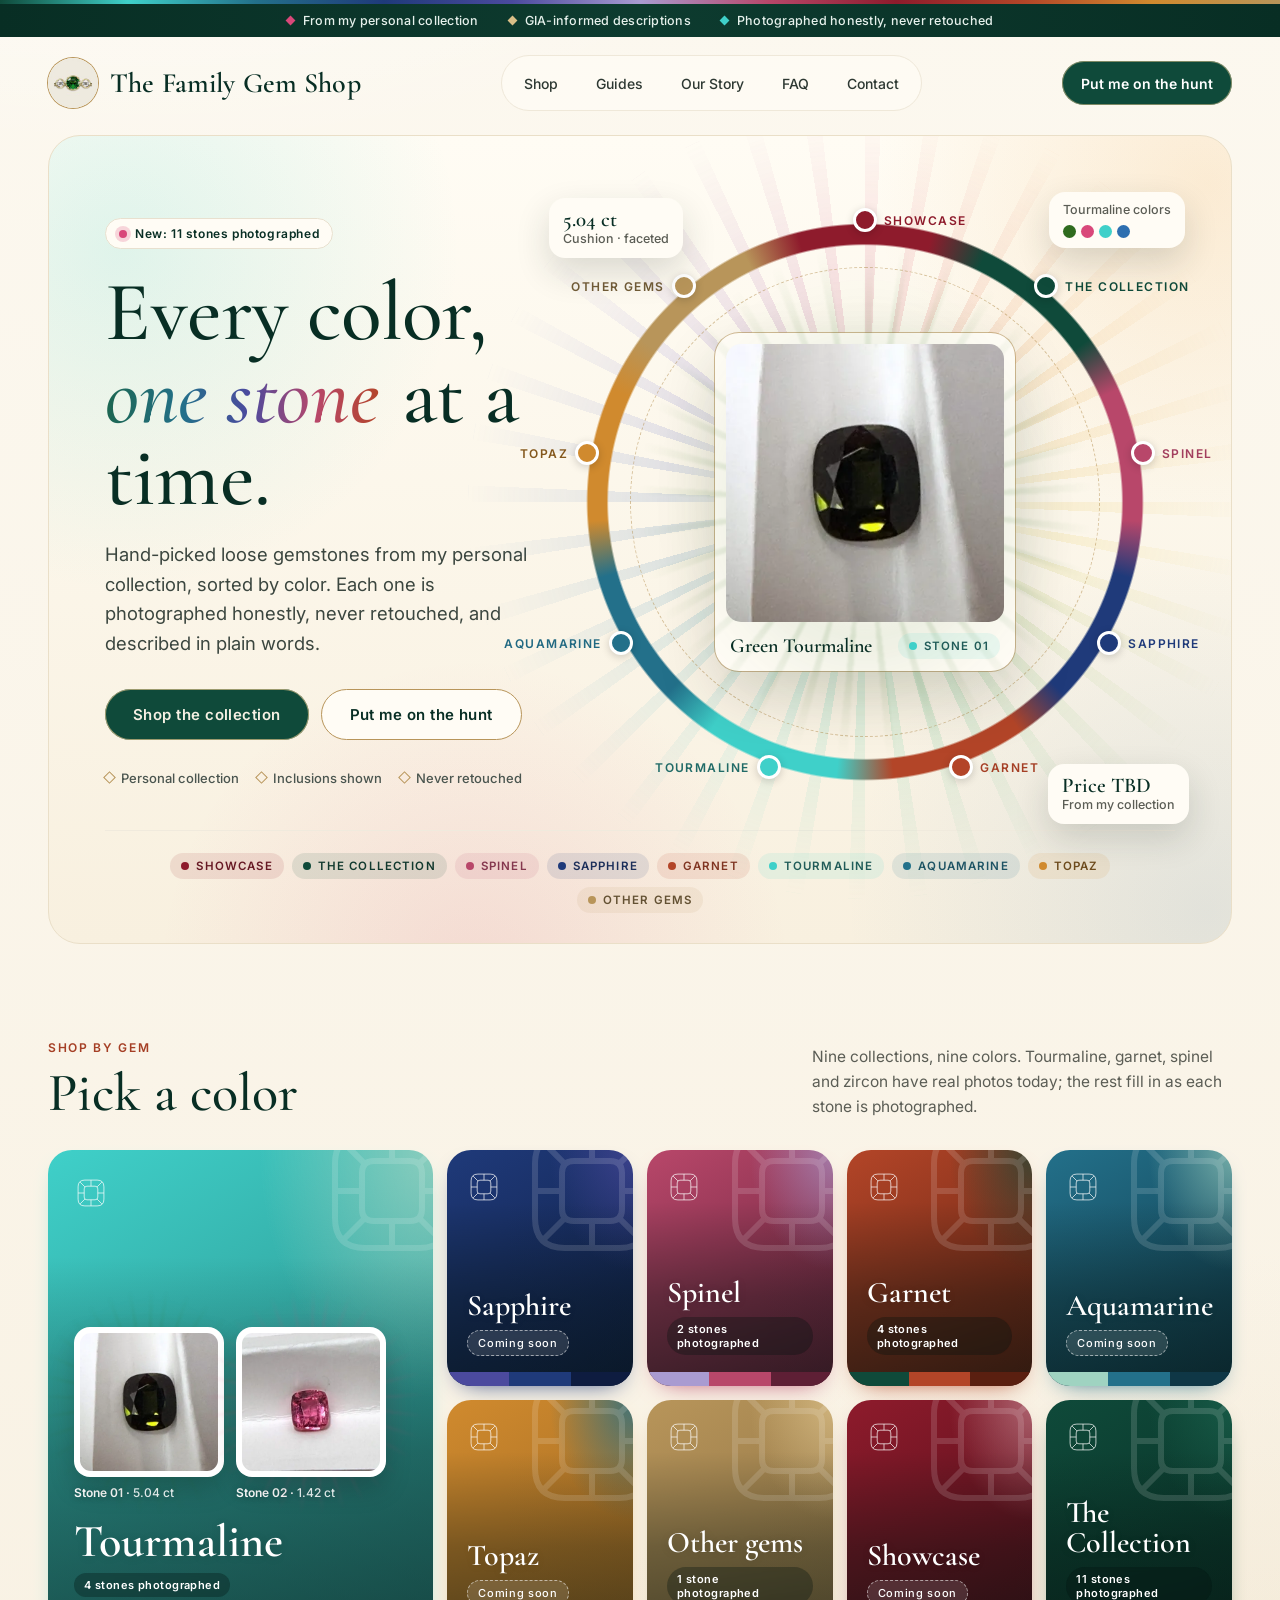
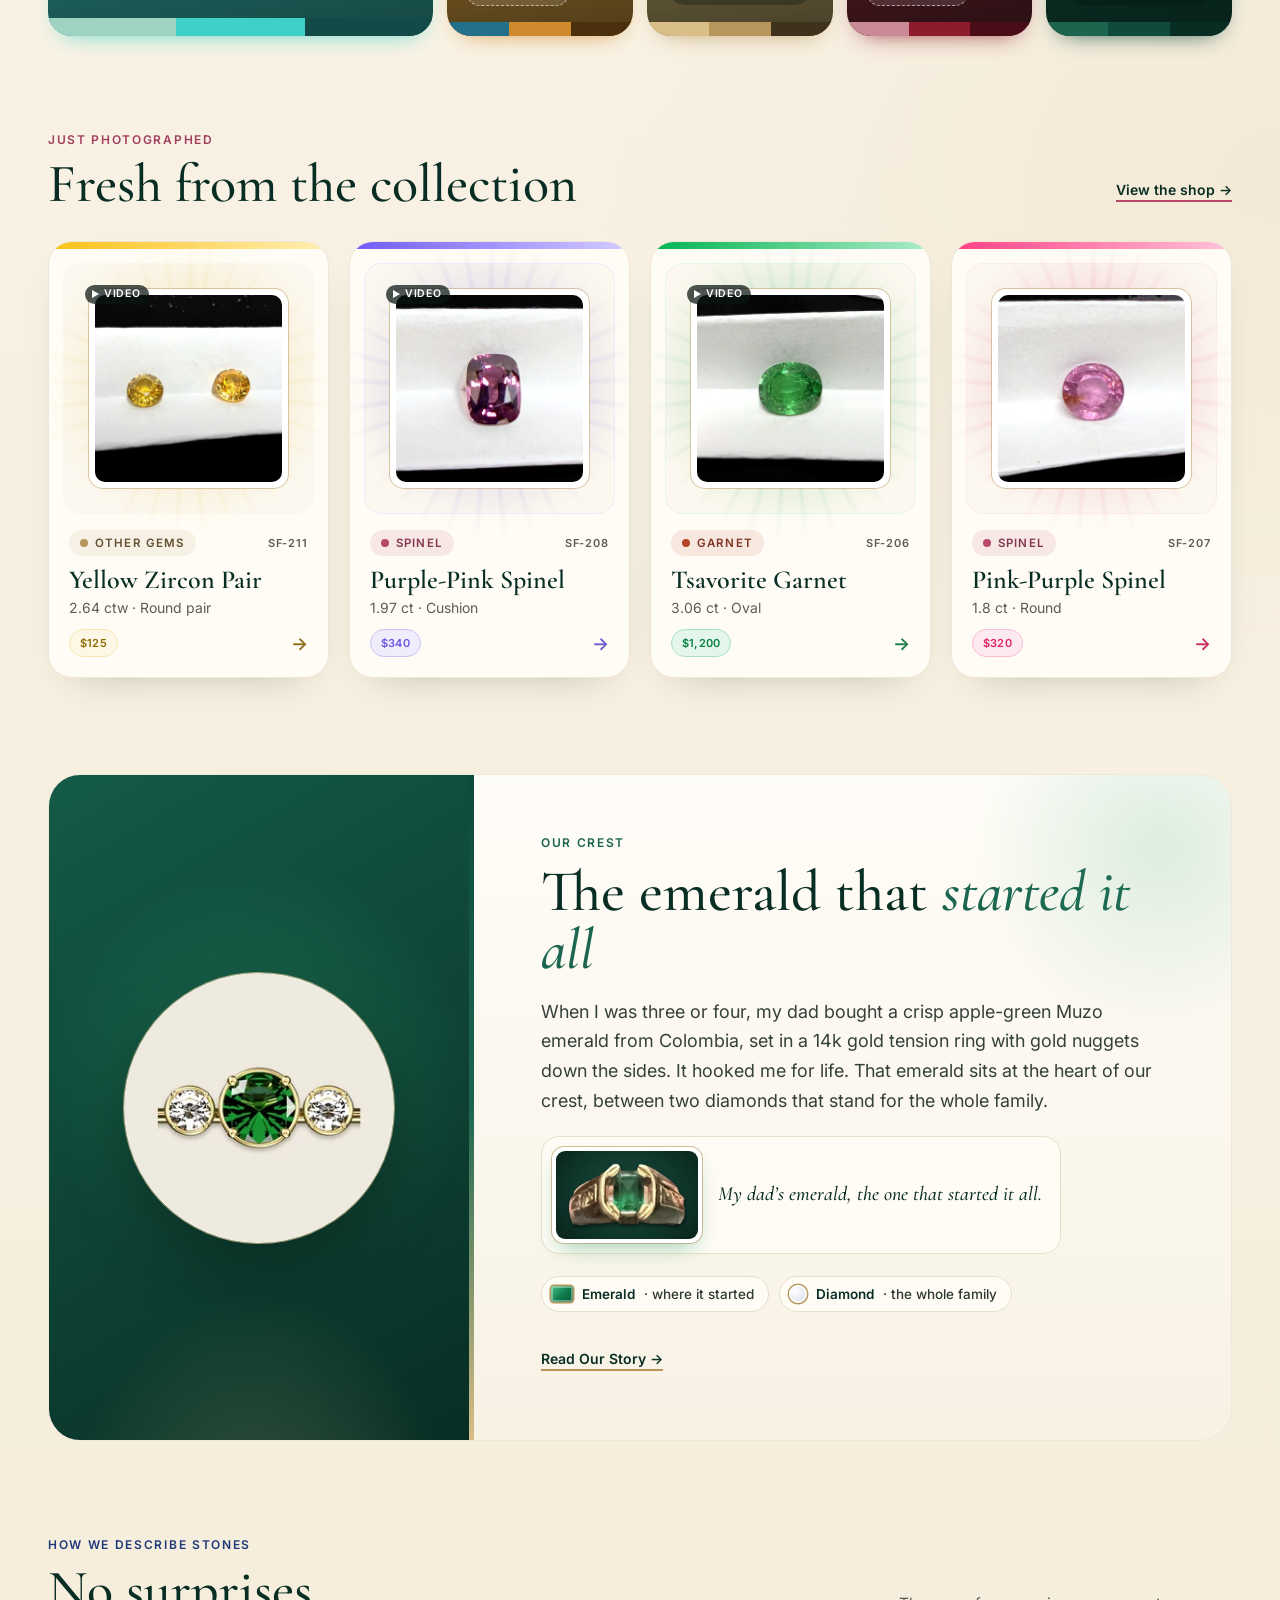
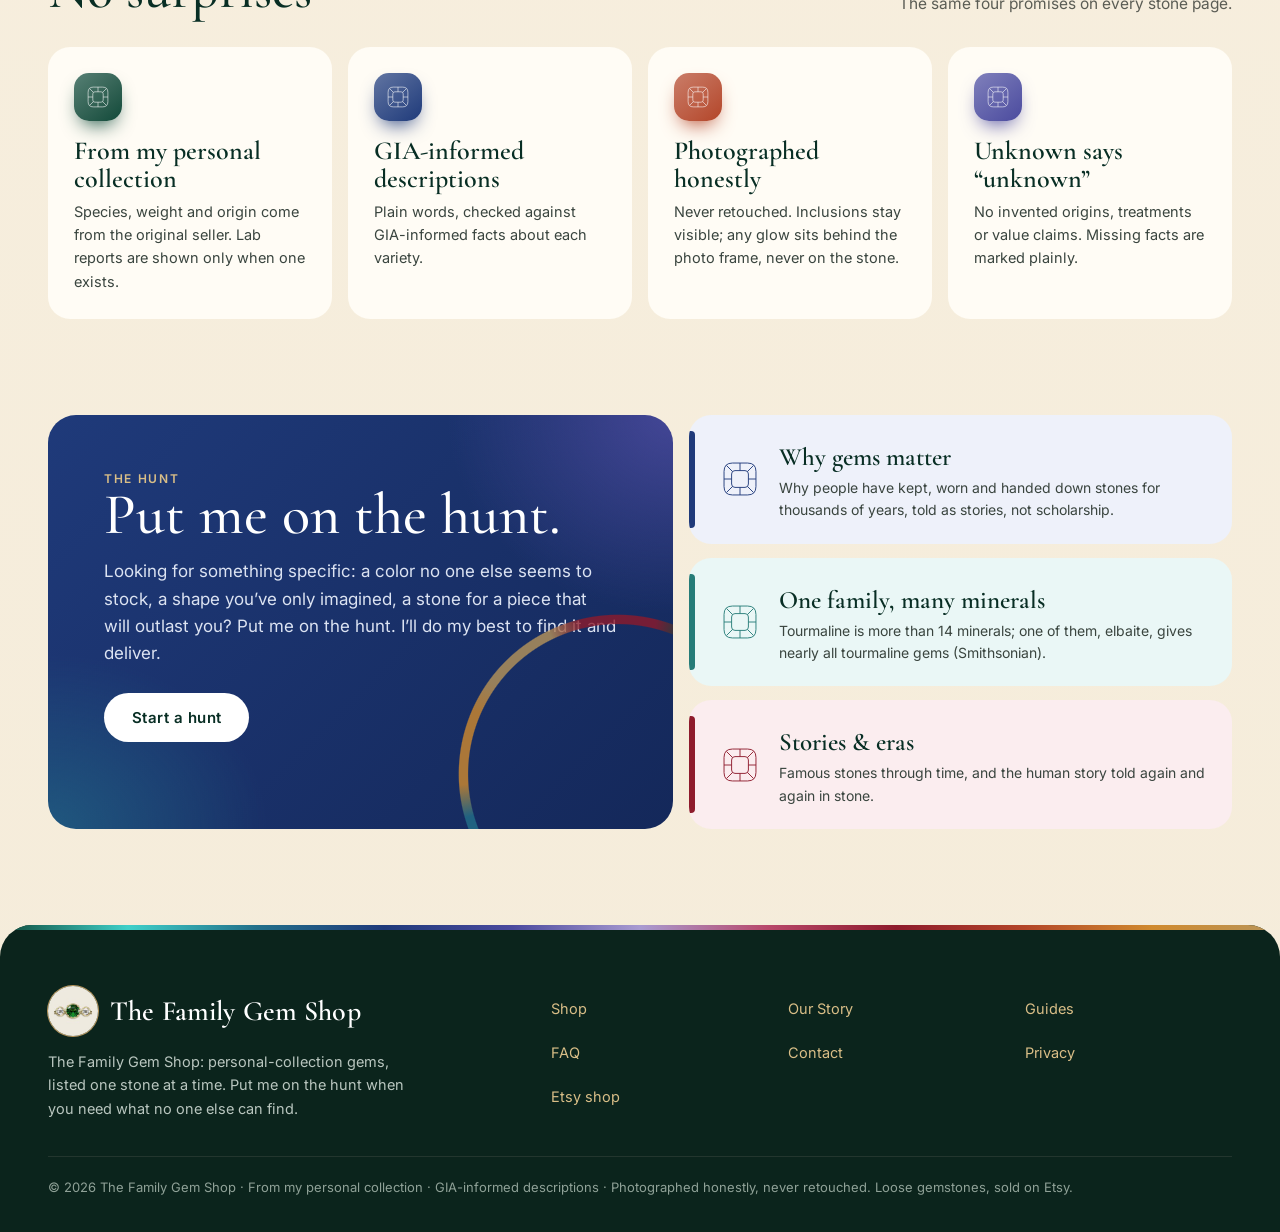
==== commit de2182c0: "Wire locked inventory prices into shop cards and stone pages - Add data/inventory.json (mirror of fa" ====
--- a/index.html
+++ b/index.html
@@ -48,7 +48,7 @@
 <div class="tag t3"><b>Price TBD</b>From my collection</div></div></div>
 <div class="chips"><span class="chip" style="--bg:#8E1B2C1c;--fg:#8E1B2C"><i style="background:#8E1B2C"></i>Showcase</span><span class="chip" style="--bg:#0F4A3A1c;--fg:#0F4A3A"><i style="background:#0F4A3A"></i>The Collection</span><span class="chip" style="--bg:#B8476A1c;--fg:#B8476A"><i style="background:#B8476A"></i>Spinel</span><span class="chip" style="--bg:#1F3A7A1c;--fg:#1F3A7A"><i style="background:#1F3A7A"></i>Sapphire</span><span class="chip" style="--bg:#B345281c;--fg:#B34528"><i style="background:#B34528"></i>Garnet</span><span class="chip" style="--bg:#3FD0C91c;--fg:#267C78"><i style="background:#3FD0C9"></i>Tourmaline</span><span class="chip" style="--bg:#23708A1c;--fg:#23708A"><i style="background:#23708A"></i>Aquamarine</span><span class="chip" style="--bg:#D08A2E1c;--fg:#996622"><i style="background:#D08A2E"></i>Topaz</span><span class="chip" style="--bg:#B8955A1c;--fg:#886E42"><i style="background:#B8955A"></i>Other gems</span></div></section>
 <section class="blk"><div class="sh"><div><div class="label" style="color:#B34528">Shop by gem</div><h2>Pick a color</h2></div><p>Nine collections, nine colors. Tourmaline, garnet, spinel and zircon have real photos today; the rest fill in as each stone is photographed.</p></div><div class="cg"><div class="cc hero2" style="background:radial-gradient(ellipse 75% 85% at 100% 0%,#9FD3C1cc,transparent 60%),linear-gradient(150deg,#3FD0C9,#267C78);--sh:#3FD0C9"><div style="display:flex;justify-content:space-between;align-items:start"><svg class="gemico" viewBox="0 0 100 100" fill="none" stroke="currentColor" stroke-width="2.2" stroke-linejoin="round"><path d="M32 12h36q20 0 20 20v36q0 20-20 20H32q-20 0-20-20V32q0-20 20-20z"/><path d="M38 30h24q8 0 8 8v24q0 8-8 8H38q-8 0-8-8V38q0-8 8-8z"/><path d="M18 18L32 32M82 18L68 32M18 82L32 68M82 82L68 68M50 12V30M50 70V88M12 50H30M70 50H88"/></svg></div><svg class="gemico wm" viewBox="0 0 100 100" fill="none" stroke="currentColor" stroke-width="4" stroke-linejoin="round"><path d="M32 12h36q20 0 20 20v36q0 20-20 20H32q-20 0-20-20V32q0-20 20-20z"/><path d="M38 30h24q8 0 8 8v24q0 8-8 8H38q-8 0-8-8V38q0-8 8-8z"/><path d="M18 18L32 32M82 18L68 32M18 82L32 68M82 82L68 68M50 12V30M50 70V88M12 50H30M70 50H88"/></svg><div><div class="ph2"><div><div class="glow" style="--stone:#2F6B1E;--stone-ink:#2F6B1E;--stone-soft:#E8EFE6;--stone-line:#B6CBB0;--stone-glow:rgba(47,107,30,.22)"><div class="fr"><div class="photo"><picture><source type="image/webp" srcset="./img/stone-01-200.webp 200w, ./img/stone-01-400.webp 400w, ./img/stone-01-800.webp 800w" sizes="(max-width:820px) 45vw, 300px"><img src="./img/stone-01-400.jpg" srcset="./img/stone-01-200.jpg 200w, ./img/stone-01-400.jpg 400w, ./img/stone-01-800.jpg 800w" sizes="(max-width:820px) 45vw, 300px" width="400" height="400" loading="lazy" decoding="async" alt="Verdelite Green Tourmaline, 5.04 ct cushion (SF-202), face-up"></picture></div></div></div><small>Stone 01 · <em>5.04 ct</em></small></div><div><div class="glow" style="--stone:#D9487A;--stone-ink:#C92A61;--stone-soft:#FBEBF0;--stone-line:#F2BFD0;--stone-glow:rgba(217,72,122,.22)"><div class="fr"><div class="photo"><picture><source type="image/webp" srcset="./img/stone-02-200.webp 200w, ./img/stone-02-400.webp 400w, ./img/stone-02-800.webp 800w" sizes="(max-width:820px) 45vw, 300px"><img src="./img/stone-02-400.jpg" srcset="./img/stone-02-200.jpg 200w, ./img/stone-02-400.jpg 400w, ./img/stone-02-800.jpg 800w" sizes="(max-width:820px) 45vw, 300px" width="400" height="400" loading="lazy" decoding="async" alt="Pink Tourmaline, 1.42 ct cushion (SF-203), face-up"></picture></div></div></div><small>Stone 02 · <em>1.42 ct</em></small></div></div><h3 style="margin-top:18px">Tourmaline</h3><span class="cnt">4 stones photographed</span><div class="chipstrip"><i style="background:#9FD3C1"></i><i style="background:#3FD0C9"></i><i style="background:#134A47"></i></div></div></div><div class="cc " style="background:radial-gradient(ellipse 75% 85% at 100% 0%,#4B4A9Eaa,transparent 60%),linear-gradient(150deg,#1F3A7A,#0E1C40);--sh:#1F3A7A"><div style="display:flex;justify-content:space-between;align-items:start"><svg class="gemico" viewBox="0 0 100 100" fill="none" stroke="currentColor" stroke-width="2.2" stroke-linejoin="round"><path d="M32 12h36q20 0 20 20v36q0 20-20 20H32q-20 0-20-20V32q0-20 20-20z"/><path d="M38 30h24q8 0 8 8v24q0 8-8 8H38q-8 0-8-8V38q0-8 8-8z"/><path d="M18 18L32 32M82 18L68 32M18 82L32 68M82 82L68 68M50 12V30M50 70V88M12 50H30M70 50H88"/></svg></div><svg class="gemico wm" viewBox="0 0 100 100" fill="none" stroke="currentColor" stroke-width="4" stroke-linejoin="round"><path d="M32 12h36q20 0 20 20v36q0 20-20 20H32q-20 0-20-20V32q0-20 20-20z"/><path d="M38 30h24q8 0 8 8v24q0 8-8 8H38q-8 0-8-8V38q0-8 8-8z"/><path d="M18 18L32 32M82 18L68 32M18 82L32 68M82 82L68 68M50 12V30M50 70V88M12 50H30M70 50H88"/></svg><div><h3 style="margin-top:0px">Sapphire</h3><span class="cnt soon">Coming soon</span><div class="chipstrip"><i style="background:#4B4A9E"></i><i style="background:#1F3A7A"></i><i style="background:#0E1C40"></i></div></div></div><div class="cc " style="background:radial-gradient(ellipse 75% 85% at 100% 0%,#A99BD1aa,transparent 60%),linear-gradient(150deg,#B8476A,#5E1F35);--sh:#B8476A"><div style="display:flex;justify-content:space-between;align-items:start"><svg class="gemico" viewBox="0 0 100 100" fill="none" stroke="currentColor" stroke-width="2.2" stroke-linejoin="round"><path d="M32 12h36q20 0 20 20v36q0 20-20 20H32q-20 0-20-20V32q0-20 20-20z"/><path d="M38 30h24q8 0 8 8v24q0 8-8 8H38q-8 0-8-8V38q0-8 8-8z"/><path d="M18 18L32 32M82 18L68 32M18 82L32 68M82 82L68 68M50 12V30M50 70V88M12 50H30M70 50H88"/></svg></div><svg class="gemico wm" viewBox="0 0 100 100" fill="none" stroke="currentColor" stroke-width="4" stroke-linejoin="round"><path d="M32 12h36q20 0 20 20v36q0 20-20 20H32q-20 0-20-20V32q0-20 20-20z"/><path d="M38 30h24q8 0 8 8v24q0 8-8 8H38q-8 0-8-8V38q0-8 8-8z"/><path d="M18 18L32 32M82 18L68 32M18 82L32 68M82 82L68 68M50 12V30M50 70V88M12 50H30M70 50H88"/></svg><div><h3 style="margin-top:0px">Spinel</h3><span class="cnt">2 stones photographed</span><div class="chipstrip"><i style="background:#A99BD1"></i><i style="background:#B8476A"></i><i style="background:#5E1F35"></i></div></div></div><div class="cc " style="background:radial-gradient(ellipse 75% 85% at 100% 0%,#0F4A3Aaa,transparent 60%),linear-gradient(150deg,#B34528,#5A1F10);--sh:#B34528"><div style="display:flex;justify-content:space-between;align-items:start"><svg class="gemico" viewBox="0 0 100 100" fill="none" stroke="currentColor" stroke-width="2.2" stroke-linejoin="round"><path d="M32 12h36q20 0 20 20v36q0 20-20 20H32q-20 0-20-20V32q0-20 20-20z"/><path d="M38 30h24q8 0 8 8v24q0 8-8 8H38q-8 0-8-8V38q0-8 8-8z"/><path d="M18 18L32 32M82 18L68 32M18 82L32 68M82 82L68 68M50 12V30M50 70V88M12 50H30M70 50H88"/></svg></div><svg class="gemico wm" viewBox="0 0 100 100" fill="none" stroke="currentColor" stroke-width="4" stroke-linejoin="round"><path d="M32 12h36q20 0 20 20v36q0 20-20 20H32q-20 0-20-20V32q0-20 20-20z"/><path d="M38 30h24q8 0 8 8v24q0 8-8 8H38q-8 0-8-8V38q0-8 8-8z"/><path d="M18 18L32 32M82 18L68 32M18 82L32 68M82 82L68 68M50 12V30M50 70V88M12 50H30M70 50H88"/></svg><div><h3 style="margin-top:0px">Garnet</h3><span class="cnt">4 stones photographed</span><div class="chipstrip"><i style="background:#0F4A3A"></i><i style="background:#B34528"></i><i style="background:#5A1F10"></i></div></div></div><div class="cc " style="background:radial-gradient(ellipse 75% 85% at 100% 0%,#9FD3C1aa,transparent 60%),linear-gradient(150deg,#23708A,#0F3746);--sh:#23708A"><div style="display:flex;justify-content:space-between;align-items:start"><svg class="gemico" viewBox="0 0 100 100" fill="none" stroke="currentColor" stroke-width="2.2" stroke-linejoin="round"><path d="M32 12h36q20 0 20 20v36q0 20-20 20H32q-20 0-20-20V32q0-20 20-20z"/><path d="M38 30h24q8 0 8 8v24q0 8-8 8H38q-8 0-8-8V38q0-8 8-8z"/><path d="M18 18L32 32M82 18L68 32M18 82L32 68M82 82L68 68M50 12V30M50 70V88M12 50H30M70 50H88"/></svg></div><svg class="gemico wm" viewBox="0 0 100 100" fill="none" stroke="currentColor" stroke-width="4" stroke-linejoin="round"><path d="M32 12h36q20 0 20 20v36q0 20-20 20H32q-20 0-20-20V32q0-20 20-20z"/><path d="M38 30h24q8 0 8 8v24q0 8-8 8H38q-8 0-8-8V38q0-8 8-8z"/><path d="M18 18L32 32M82 18L68 32M18 82L32 68M82 82L68 68M50 12V30M50 70V88M12 50H30M70 50H88"/></svg><div><h3 style="margin-top:0px">Aquamarine</h3><span class="cnt soon">Coming soon</span><div class="chipstrip"><i style="background:#9FD3C1"></i><i style="background:#23708A"></i><i style="background:#0F3746"></i></div></div></div><div class="cc " style="background:radial-gradient(ellipse 75% 85% at 100% 0%,#23708Acc,transparent 60%),linear-gradient(150deg,#D08A2E,#996622);--sh:#D08A2E"><div style="display:flex;justify-content:space-between;align-items:start"><svg class="gemico" viewBox="0 0 100 100" fill="none" stroke="currentColor" stroke-width="2.2" stroke-linejoin="round"><path d="M32 12h36q20 0 20 20v36q0 20-20 20H32q-20 0-20-20V32q0-20 20-20z"/><path d="M38 30h24q8 0 8 8v24q0 8-8 8H38q-8 0-8-8V38q0-8 8-8z"/><path d="M18 18L32 32M82 18L68 32M18 82L32 68M82 82L68 68M50 12V30M50 70V88M12 50H30M70 50H88"/></svg></div><svg class="gemico wm" viewBox="0 0 100 100" fill="none" stroke="currentColor" stroke-width="4" stroke-linejoin="round"><path d="M32 12h36q20 0 20 20v36q0 20-20 20H32q-20 0-20-20V32q0-20 20-20z"/><path d="M38 30h24q8 0 8 8v24q0 8-8 8H38q-8 0-8-8V38q0-8 8-8z"/><path d="M18 18L32 32M82 18L68 32M18 82L32 68M82 82L68 68M50 12V30M50 70V88M12 50H30M70 50H88"/></svg><div><h3 style="margin-top:0px">Topaz</h3><span class="cnt soon">Coming soon</span><div class="chipstrip"><i style="background:#23708A"></i><i style="background:#D08A2E"></i><i style="background:#4A300C"></i></div></div></div><div class="cc " style="background:radial-gradient(ellipse 75% 85% at 100% 0%,#D9BE87cc,transparent 60%),linear-gradient(150deg,#B8955A,#886E42);--sh:#B8955A"><div style="display:flex;justify-content:space-between;align-items:start"><svg class="gemico" viewBox="0 0 100 100" fill="none" stroke="currentColor" stroke-width="2.2" stroke-linejoin="round"><path d="M32 12h36q20 0 20 20v36q0 20-20 20H32q-20 0-20-20V32q0-20 20-20z"/><path d="M38 30h24q8 0 8 8v24q0 8-8 8H38q-8 0-8-8V38q0-8 8-8z"/><path d="M18 18L32 32M82 18L68 32M18 82L32 68M82 82L68 68M50 12V30M50 70V88M12 50H30M70 50H88"/></svg></div><svg class="gemico wm" viewBox="0 0 100 100" fill="none" stroke="currentColor" stroke-width="4" stroke-linejoin="round"><path d="M32 12h36q20 0 20 20v36q0 20-20 20H32q-20 0-20-20V32q0-20 20-20z"/><path d="M38 30h24q8 0 8 8v24q0 8-8 8H38q-8 0-8-8V38q0-8 8-8z"/><path d="M18 18L32 32M82 18L68 32M18 82L32 68M82 82L68 68M50 12V30M50 70V88M12 50H30M70 50H88"/></svg><div><h3 style="margin-top:0px">Other gems</h3><span class="cnt">1 stone photographed</span><div class="chipstrip"><i style="background:#D9BE87"></i><i style="background:#B8955A"></i><i style="background:#3F321C"></i></div></div></div><div class="cc " style="background:radial-gradient(ellipse 75% 85% at 100% 0%,#C98A95aa,transparent 60%),linear-gradient(150deg,#8E1B2C,#4A0D17);--sh:#8E1B2C"><div style="display:flex;justify-content:space-between;align-items:start"><svg class="gemico" viewBox="0 0 100 100" fill="none" stroke="currentColor" stroke-width="2.2" stroke-linejoin="round"><path d="M32 12h36q20 0 20 20v36q0 20-20 20H32q-20 0-20-20V32q0-20 20-20z"/><path d="M38 30h24q8 0 8 8v24q0 8-8 8H38q-8 0-8-8V38q0-8 8-8z"/><path d="M18 18L32 32M82 18L68 32M18 82L32 68M82 82L68 68M50 12V30M50 70V88M12 50H30M70 50H88"/></svg></div><svg class="gemico wm" viewBox="0 0 100 100" fill="none" stroke="currentColor" stroke-width="4" stroke-linejoin="round"><path d="M32 12h36q20 0 20 20v36q0 20-20 20H32q-20 0-20-20V32q0-20 20-20z"/><path d="M38 30h24q8 0 8 8v24q0 8-8 8H38q-8 0-8-8V38q0-8 8-8z"/><path d="M18 18L32 32M82 18L68 32M18 82L32 68M82 82L68 68M50 12V30M50 70V88M12 50H30M70 50H88"/></svg><div><h3 style="margin-top:0px">Showcase</h3><span class="cnt soon">Coming soon</span><div class="chipstrip"><i style="background:#C98A95"></i><i style="background:#8E1B2C"></i><i style="background:#4A0D17"></i></div></div></div><div class="cc " style="background:radial-gradient(ellipse 75% 85% at 100% 0%,#1C6650aa,transparent 60%),linear-gradient(150deg,#0F4A3A,#082E24);--sh:#0F4A3A"><div style="display:flex;justify-content:space-between;align-items:start"><svg class="gemico" viewBox="0 0 100 100" fill="none" stroke="currentColor" stroke-width="2.2" stroke-linejoin="round"><path d="M32 12h36q20 0 20 20v36q0 20-20 20H32q-20 0-20-20V32q0-20 20-20z"/><path d="M38 30h24q8 0 8 8v24q0 8-8 8H38q-8 0-8-8V38q0-8 8-8z"/><path d="M18 18L32 32M82 18L68 32M18 82L32 68M82 82L68 68M50 12V30M50 70V88M12 50H30M70 50H88"/></svg></div><svg class="gemico wm" viewBox="0 0 100 100" fill="none" stroke="currentColor" stroke-width="4" stroke-linejoin="round"><path d="M32 12h36q20 0 20 20v36q0 20-20 20H32q-20 0-20-20V32q0-20 20-20z"/><path d="M38 30h24q8 0 8 8v24q0 8-8 8H38q-8 0-8-8V38q0-8 8-8z"/><path d="M18 18L32 32M82 18L68 32M18 82L32 68M82 82L68 68M50 12V30M50 70V88M12 50H30M70 50H88"/></svg><div><h3 style="margin-top:0px">The Collection</h3><span class="cnt">11 stones photographed</span><div class="chipstrip"><i style="background:#1C6650"></i><i style="background:#0F4A3A"></i><i style="background:#082E24"></i></div></div></div></div></section>
-<section class="blk"><div class="sh"><div><div class="label" style="color:#B8476A">Just photographed</div><h2>Fresh from the collection</h2></div><a class="more" style="--uc:#B8476A" href="./shop/">View the shop →</a></div><div class="pg"><a class="pc" href="./shop/#sf-211" style="--stone:#E2B93B;--stone-ink:#896C14;--stone-soft:#FCF7E9;--stone-line:#F5E6BA;--stone-glow:rgba(226,185,59,.22)"><div class="band"></div><div class="pic"><div class="glow" style="--stone:#E2B93B;--stone-ink:#896C14;--stone-soft:#FCF7E9;--stone-line:#F5E6BA;--stone-glow:rgba(226,185,59,.22)"><div class="fr"><div class="photo"><picture><source type="image/webp" srcset="./img/sf-211-200.webp 200w, ./img/sf-211-400.webp 400w, ./img/sf-211-800.webp 800w" sizes="(max-width:820px) 45vw, 300px"><img src="./img/sf-211-400.jpg" srcset="./img/sf-211-200.jpg 200w, ./img/sf-211-400.jpg 400w, ./img/sf-211-800.jpg 800w" sizes="(max-width:820px) 45vw, 300px" width="400" height="400" loading="lazy" decoding="async" alt="Yellow Zircon Pair, 2.64 ctw round (SF-211), face-up on white paper"></picture></div></div></div><span class="vchip"><i aria-hidden="true"></i>Video</span></div><div class="meta"><div class="row"><span class="chip" style="--bg:#B8955A1c;--fg:#886E42"><i style="background:#B8955A"></i>Other gems</span><span class="no">SF-211</span></div><h3>Yellow Zircon Pair</h3><div class="sub">2.64 ctw · Round pair</div><div class="row" style="margin-top:10px"><span class="soonchip">Coming soon · Price TBD</span><span class="go" aria-hidden="true">→</span></div></div></a><a class="pc" href="./shop/#sf-208" style="--stone:#6A5ACD;--stone-ink:#6A5ACD;--stone-soft:#EFEDFA;--stone-line:#CBC5EE;--stone-glow:rgba(106,90,205,.22)"><div class="band"></div><div class="pic"><div class="glow" style="--stone:#6A5ACD;--stone-ink:#6A5ACD;--stone-soft:#EFEDFA;--stone-line:#CBC5EE;--stone-glow:rgba(106,90,205,.22)"><div class="fr"><div class="photo"><picture><source type="image/webp" srcset="./img/sf-208-200.webp 200w, ./img/sf-208-400.webp 400w, ./img/sf-208-800.webp 800w" sizes="(max-width:820px) 45vw, 300px"><img src="./img/sf-208-400.jpg" srcset="./img/sf-208-200.jpg 200w, ./img/sf-208-400.jpg 400w, ./img/sf-208-800.jpg 800w" sizes="(max-width:820px) 45vw, 300px" width="400" height="400" loading="lazy" decoding="async" alt="Purple-Pink Spinel, 1.97 ct cushion (SF-208), face-up on white paper"></picture></div></div></div><span class="vchip"><i aria-hidden="true"></i>Video</span></div><div class="meta"><div class="row"><span class="chip" style="--bg:#B8476A1c;--fg:#B8476A"><i style="background:#B8476A"></i>Spinel</span><span class="no">SF-208</span></div><h3>Purple-Pink Spinel</h3><div class="sub">1.97 ct · Cushion</div><div class="row" style="margin-top:10px"><span class="soonchip">Coming soon · Price TBD</span><span class="go" aria-hidden="true">→</span></div></div></a><a class="pc" href="./shop/#sf-206" style="--stone:#1FA35A;--stone-ink:#187C45;--stone-soft:#E6F5ED;--stone-line:#B1DFC5;--stone-glow:rgba(31,163,90,.22)"><div class="band"></div><div class="pic"><div class="glow" style="--stone:#1FA35A;--stone-ink:#187C45;--stone-soft:#E6F5ED;--stone-line:#B1DFC5;--stone-glow:rgba(31,163,90,.22)"><div class="fr"><div class="photo"><picture><source type="image/webp" srcset="./img/sf-206-200.webp 200w, ./img/sf-206-400.webp 400w, ./img/sf-206-800.webp 800w" sizes="(max-width:820px) 45vw, 300px"><img src="./img/sf-206-400.jpg" srcset="./img/sf-206-200.jpg 200w, ./img/sf-206-400.jpg 400w, ./img/sf-206-800.jpg 800w" sizes="(max-width:820px) 45vw, 300px" width="400" height="400" loading="lazy" decoding="async" alt="Tsavorite Garnet, 3.06 ct oval (SF-206), face-up on white paper"></picture></div></div></div><span class="vchip"><i aria-hidden="true"></i>Video</span></div><div class="meta"><div class="row"><span class="chip" style="--bg:#B345281c;--fg:#B34528"><i style="background:#B34528"></i>Garnet</span><span class="no">SF-206</span></div><h3>Tsavorite Garnet</h3><div class="sub">3.06 ct · Oval</div><div class="row" style="margin-top:10px"><span class="soonchip">Coming soon · Price TBD</span><span class="go" aria-hidden="true">→</span></div></div></a><a class="pc" href="./shop/#sf-207" style="--stone:#D9487A;--stone-ink:#C92A61;--stone-soft:#FBEBF0;--stone-line:#F2BFD0;--stone-glow:rgba(217,72,122,.22)"><div class="band"></div><div class="pic"><div class="glow" style="--stone:#D9487A;--stone-ink:#C92A61;--stone-soft:#FBEBF0;--stone-line:#F2BFD0;--stone-glow:rgba(217,72,122,.22)"><div class="fr"><div class="photo"><picture><source type="image/webp" srcset="./img/sf-207-200.webp 200w, ./img/sf-207-400.webp 400w, ./img/sf-207-800.webp 800w" sizes="(max-width:820px) 45vw, 300px"><img src="./img/sf-207-400.jpg" srcset="./img/sf-207-200.jpg 200w, ./img/sf-207-400.jpg 400w, ./img/sf-207-800.jpg 800w" sizes="(max-width:820px) 45vw, 300px" width="400" height="400" loading="lazy" decoding="async" alt="Pink-Purple Spinel, 1.8 ct round (SF-207), face-up on white paper"></picture></div></div></div></div><div class="meta"><div class="row"><span class="chip" style="--bg:#B8476A1c;--fg:#B8476A"><i style="background:#B8476A"></i>Spinel</span><span class="no">SF-207</span></div><h3>Pink-Purple Spinel</h3><div class="sub">1.8 ct · Round</div><div class="row" style="margin-top:10px"><span class="soonchip">Coming soon · Price TBD</span><span class="go" aria-hidden="true">→</span></div></div></a></div></section>
+<section class="blk"><div class="sh"><div><div class="label" style="color:#B8476A">Just photographed</div><h2>Fresh from the collection</h2></div><a class="more" style="--uc:#B8476A" href="./shop/">View the shop →</a></div><div class="pg"><a class="pc" href="./shop/#sf-211" style="--stone:#E2B93B;--stone-ink:#896C14;--stone-soft:#FCF7E9;--stone-line:#F5E6BA;--stone-glow:rgba(226,185,59,.22)"><div class="band"></div><div class="pic"><div class="glow" style="--stone:#E2B93B;--stone-ink:#896C14;--stone-soft:#FCF7E9;--stone-line:#F5E6BA;--stone-glow:rgba(226,185,59,.22)"><div class="fr"><div class="photo"><picture><source type="image/webp" srcset="./img/sf-211-200.webp 200w, ./img/sf-211-400.webp 400w, ./img/sf-211-800.webp 800w" sizes="(max-width:820px) 45vw, 300px"><img src="./img/sf-211-400.jpg" srcset="./img/sf-211-200.jpg 200w, ./img/sf-211-400.jpg 400w, ./img/sf-211-800.jpg 800w" sizes="(max-width:820px) 45vw, 300px" width="400" height="400" loading="lazy" decoding="async" alt="Yellow Zircon Pair, 2.64 ctw round (SF-211), face-up on white paper"></picture></div></div></div><span class="vchip"><i aria-hidden="true"></i>Video</span></div><div class="meta"><div class="row"><span class="chip" style="--bg:#B8955A1c;--fg:#886E42"><i style="background:#B8955A"></i>Other gems</span><span class="no">SF-211</span></div><h3>Yellow Zircon Pair</h3><div class="sub">2.64 ctw · Round pair</div><div class="row" style="margin-top:10px"><span class="soonchip pricechip">$125</span><span class="go" aria-hidden="true">→</span></div></div></a><a class="pc" href="./shop/#sf-208" style="--stone:#6A5ACD;--stone-ink:#6A5ACD;--stone-soft:#EFEDFA;--stone-line:#CBC5EE;--stone-glow:rgba(106,90,205,.22)"><div class="band"></div><div class="pic"><div class="glow" style="--stone:#6A5ACD;--stone-ink:#6A5ACD;--stone-soft:#EFEDFA;--stone-line:#CBC5EE;--stone-glow:rgba(106,90,205,.22)"><div class="fr"><div class="photo"><picture><source type="image/webp" srcset="./img/sf-208-200.webp 200w, ./img/sf-208-400.webp 400w, ./img/sf-208-800.webp 800w" sizes="(max-width:820px) 45vw, 300px"><img src="./img/sf-208-400.jpg" srcset="./img/sf-208-200.jpg 200w, ./img/sf-208-400.jpg 400w, ./img/sf-208-800.jpg 800w" sizes="(max-width:820px) 45vw, 300px" width="400" height="400" loading="lazy" decoding="async" alt="Purple-Pink Spinel, 1.97 ct cushion (SF-208), face-up on white paper"></picture></div></div></div><span class="vchip"><i aria-hidden="true"></i>Video</span></div><div class="meta"><div class="row"><span class="chip" style="--bg:#B8476A1c;--fg:#B8476A"><i style="background:#B8476A"></i>Spinel</span><span class="no">SF-208</span></div><h3>Purple-Pink Spinel</h3><div class="sub">1.97 ct · Cushion</div><div class="row" style="margin-top:10px"><span class="soonchip pricechip">$340</span><span class="go" aria-hidden="true">→</span></div></div></a><a class="pc" href="./shop/#sf-206" style="--stone:#1FA35A;--stone-ink:#187C45;--stone-soft:#E6F5ED;--stone-line:#B1DFC5;--stone-glow:rgba(31,163,90,.22)"><div class="band"></div><div class="pic"><div class="glow" style="--stone:#1FA35A;--stone-ink:#187C45;--stone-soft:#E6F5ED;--stone-line:#B1DFC5;--stone-glow:rgba(31,163,90,.22)"><div class="fr"><div class="photo"><picture><source type="image/webp" srcset="./img/sf-206-200.webp 200w, ./img/sf-206-400.webp 400w, ./img/sf-206-800.webp 800w" sizes="(max-width:820px) 45vw, 300px"><img src="./img/sf-206-400.jpg" srcset="./img/sf-206-200.jpg 200w, ./img/sf-206-400.jpg 400w, ./img/sf-206-800.jpg 800w" sizes="(max-width:820px) 45vw, 300px" width="400" height="400" loading="lazy" decoding="async" alt="Tsavorite Garnet, 3.06 ct oval (SF-206), face-up on white paper"></picture></div></div></div><span class="vchip"><i aria-hidden="true"></i>Video</span></div><div class="meta"><div class="row"><span class="chip" style="--bg:#B345281c;--fg:#B34528"><i style="background:#B34528"></i>Garnet</span><span class="no">SF-206</span></div><h3>Tsavorite Garnet</h3><div class="sub">3.06 ct · Oval</div><div class="row" style="margin-top:10px"><span class="soonchip pricechip">$1,200</span><span class="go" aria-hidden="true">→</span></div></div></a><a class="pc" href="./shop/#sf-207" style="--stone:#D9487A;--stone-ink:#C92A61;--stone-soft:#FBEBF0;--stone-line:#F2BFD0;--stone-glow:rgba(217,72,122,.22)"><div class="band"></div><div class="pic"><div class="glow" style="--stone:#D9487A;--stone-ink:#C92A61;--stone-soft:#FBEBF0;--stone-line:#F2BFD0;--stone-glow:rgba(217,72,122,.22)"><div class="fr"><div class="photo"><picture><source type="image/webp" srcset="./img/sf-207-200.webp 200w, ./img/sf-207-400.webp 400w, ./img/sf-207-800.webp 800w" sizes="(max-width:820px) 45vw, 300px"><img src="./img/sf-207-400.jpg" srcset="./img/sf-207-200.jpg 200w, ./img/sf-207-400.jpg 400w, ./img/sf-207-800.jpg 800w" sizes="(max-width:820px) 45vw, 300px" width="400" height="400" loading="lazy" decoding="async" alt="Pink-Purple Spinel, 1.8 ct round (SF-207), face-up on white paper"></picture></div></div></div></div><div class="meta"><div class="row"><span class="chip" style="--bg:#B8476A1c;--fg:#B8476A"><i style="background:#B8476A"></i>Spinel</span><span class="no">SF-207</span></div><h3>Pink-Purple Spinel</h3><div class="sub">1.8 ct · Round</div><div class="row" style="margin-top:10px"><span class="soonchip pricechip">$320</span><span class="go" aria-hidden="true">→</span></div></div></a></div></section>
 <section class="blk"><div class="ls"><div class="crest"><picture><source type="image/webp" srcset="./img/crest-280.webp 280w, ./img/crest-380.webp 380w, ./img/crest-560.webp 560w, ./img/crest-840.webp 840w" sizes="(max-width:820px) 190px, 270px"><img src="./img/crest-280.jpg" srcset="./img/crest-280.jpg 280w, ./img/crest-380.jpg 380w, ./img/crest-560.jpg 560w, ./img/crest-840.jpg 840w" sizes="(max-width:820px) 190px, 270px" width="280" height="280" loading="lazy" alt="The Family Gem Shop crest: an emerald between two diamonds on a gold bar"></picture></div>
 <div class="txt"><div class="halo"></div><div class="label" style="color:#1C6650">Our crest</div><h2>The emerald that <em>started it all</em></h2><p>When I was three or four, my dad bought a crisp apple-green Muzo emerald from Colombia, set in a 14k gold tension ring with gold nuggets down the sides. It hooked me for life. That emerald sits at the heart of our crest, between two diamonds that stand for the whole family.</p><div class="ringnote"><div class="rf"><img src="./img/our-story-ring-400.jpg" width="400" height="250" loading="lazy" alt="My dad’s 14k gold tension ring with a green emerald"></div><span>My dad’s emerald, the one that started it all.</span></div><div class="legend"><span><i class="gem-e"></i><b>Emerald</b> · where it started</span><span><i class="gem-d"></i><b>Diamond</b> · the whole family</span></div><a class="link" href="./about/">Read Our Story →</a></div></div></section>
 <section class="blk"><div class="sh"><div><div class="label" style="color:#1F3A7A">How we describe stones</div><h2>No surprises</h2></div><p>The same four promises on every stone page.</p></div>
--- a/f.css
+++ b/f.css
@@ -429,6 +429,10 @@
 .ask{min-height:44px;display:inline-flex;align-items:center}
 /* stone card extras */
 .soonchip{display:inline-flex;align-items:center;gap:6px;font:600 11px Inter;letter-spacing:.06em;text-transform:uppercase;padding:6px 10px;border-radius:99px;background:var(--stone-soft,#F6F0E3);color:var(--stone-ink,#0F4A3A);border:1px solid var(--stone-line,#E8E0CF)}
+.soonchip.pricechip{letter-spacing:.02em;text-transform:none;font-variant-numeric:tabular-nums}
+.soonchip.pricechip.sold,.soonchip.pricechip.reserved{opacity:.85}
+.soonchip.pricechip .was,s.was{opacity:.65;margin-right:4px}
+
 .pc .go{font:600 18px Inter;color:var(--stone-ink,#0F4A3A);transition:transform .18s}
 .pc:hover .go{transform:translateX(3px)}
 .pg.pg5{grid-template-columns:repeat(5,1fr)}
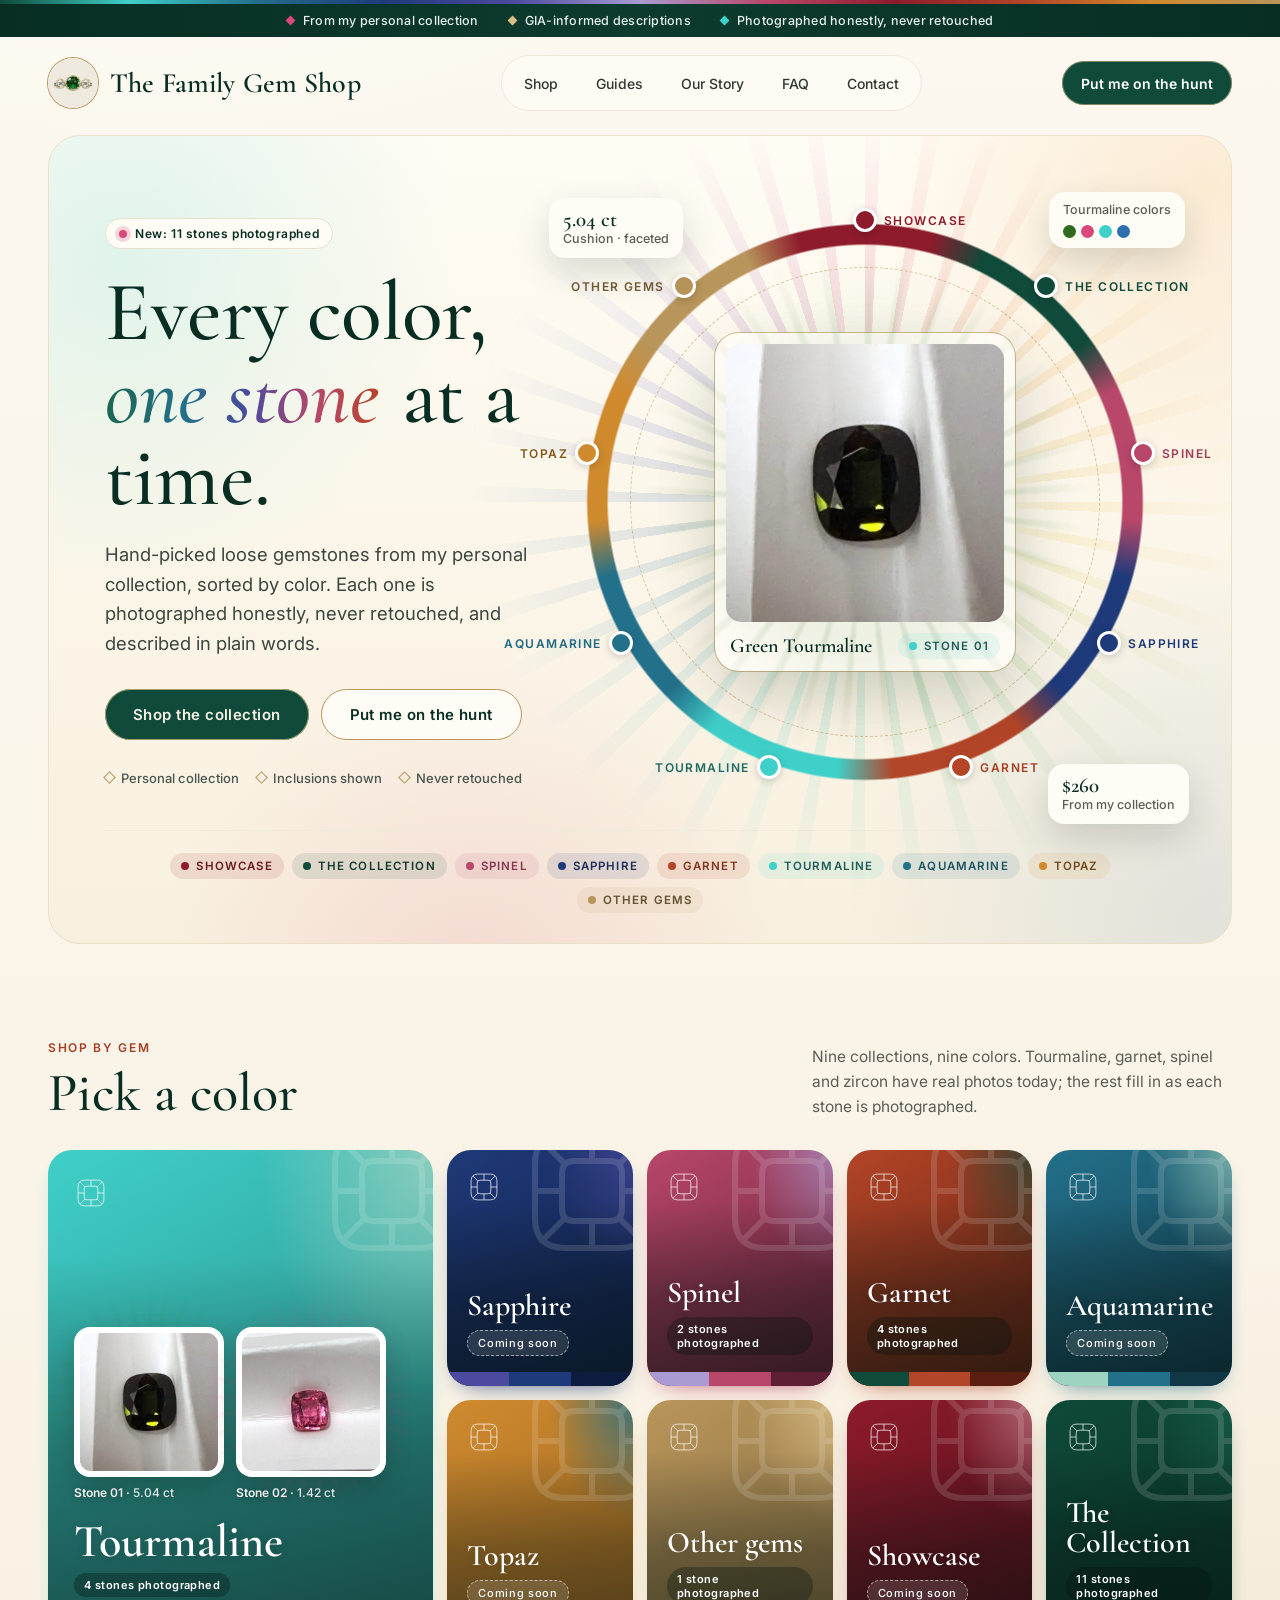
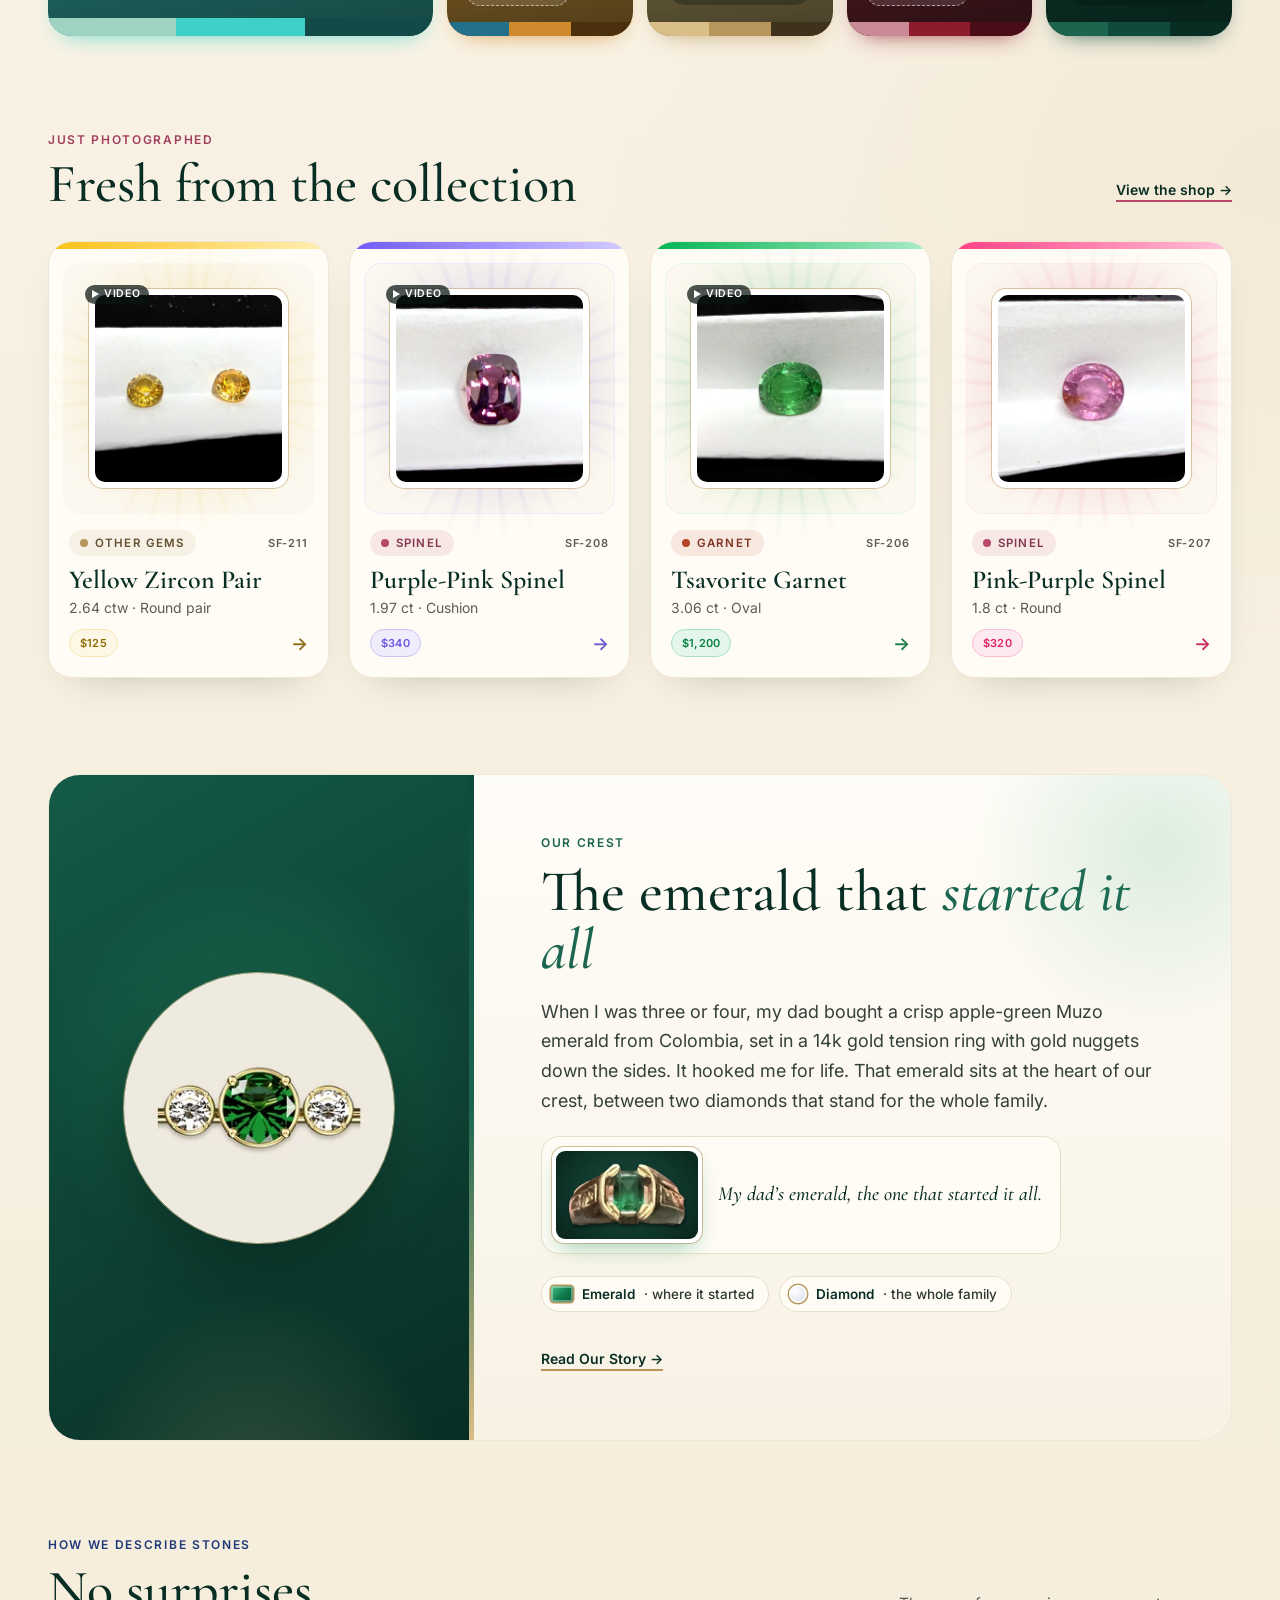
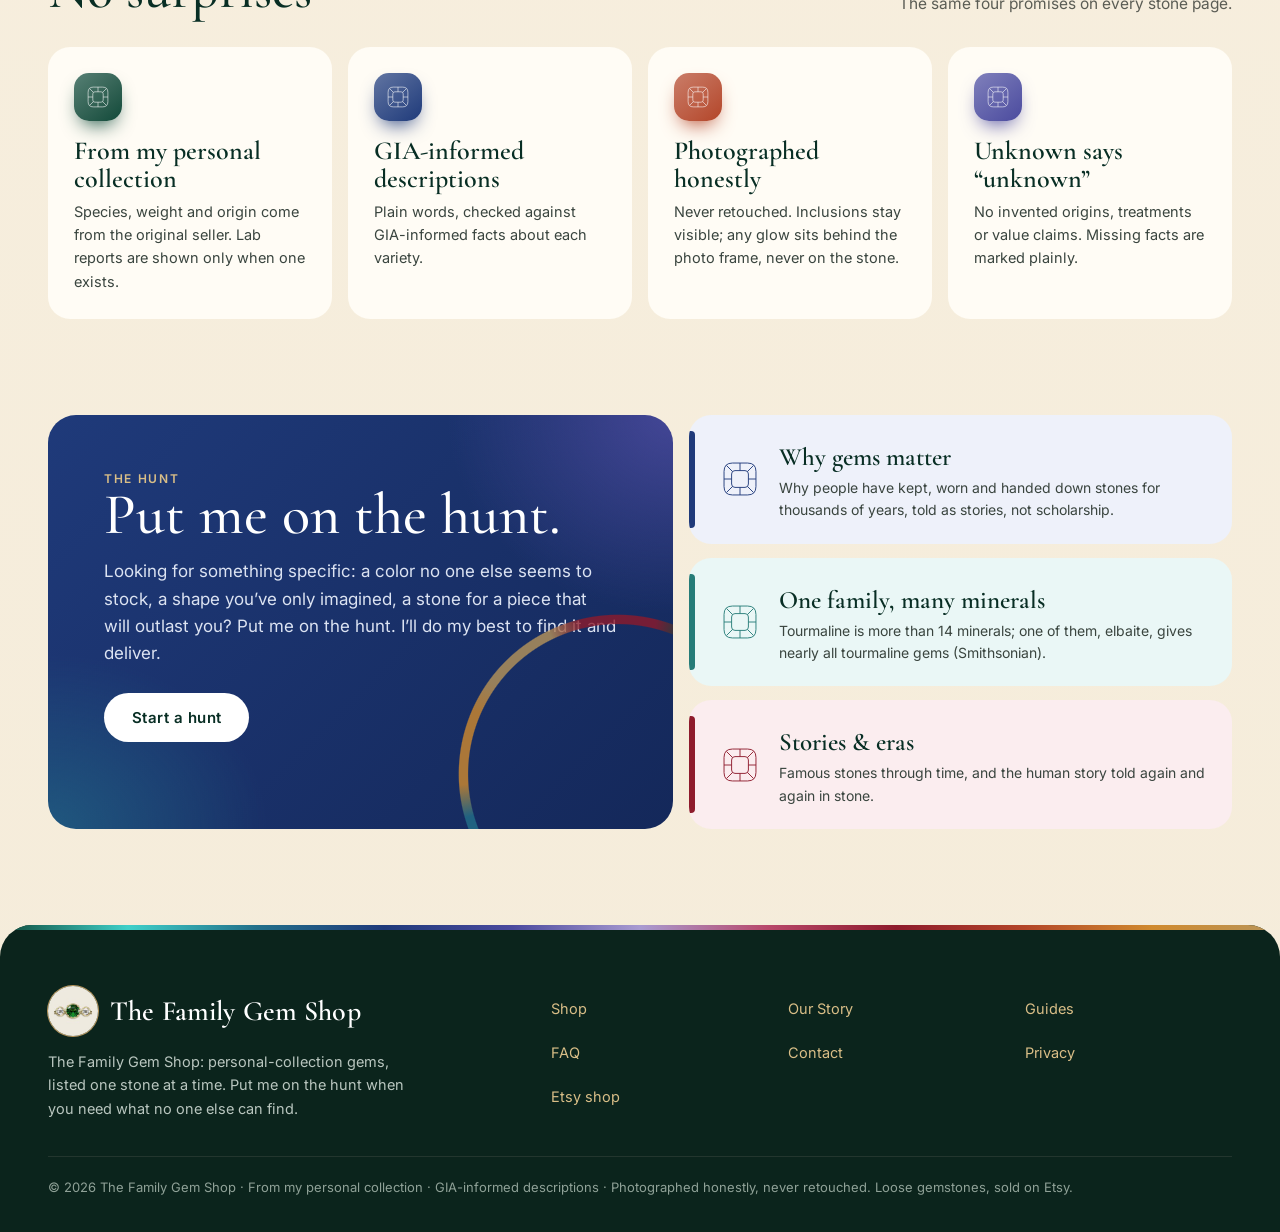
==== commit 62def4a0: "Fix audit defects without changing prices, photos, or Etsy URLs Guide notes no longer share the vide" ====
--- a/index.html
+++ b/index.html
@@ -33,7 +33,7 @@
 <script type="application/ld+json">{"@context":"https://schema.org","@graph":[{"@type":"Organization","@id":"https://thefamilygems.com/#org","name":"The Family Gem Shop","url":"https://thefamilygems.com/","logo":"https://thefamilygems.com/img/logo-512.png","description":"Loose gemstones from one family's personal collection, photographed honestly and listed one stone at a time on Etsy."},{"@type":"WebSite","@id":"https://thefamilygems.com/#website","name":"The Family Gem Shop","url":"https://thefamilygems.com/","publisher":{"@id":"https://thefamilygems.com/#org"},"inLanguage":"en-US"}]}</script>
 </head>
 <body>
-<a class="skip" href="#main">Skip to content</a><div class="spec-line"></div><div class="ann" role="note"><span style="--c:#D9487A">From my personal collection</span><span style="--c:#D9BE87">GIA-informed descriptions</span><span style="--c:#3FD0C9">Photographed honestly, never retouched</span></div><header><a class="brand" href="./"><img src="./img/crest-128.jpg" srcset="./img/crest-128.jpg 2x, ./img/crest-160.jpg 3x" width="50" height="50" alt=""><span class="nm">The Family Gem Shop</span></a><nav class="nav" aria-label="Main"><a href="./shop/">Shop</a><a href="./guides/">Guides</a><a href="./about/">Our Story</a><a href="./faq/">FAQ</a><a href="./contact/">Contact</a></nav><div class="hd-r"><a class="ask" href="./contact/">Put me on the hunt</a><details class="mnav"><summary><b aria-hidden="true"></b>Menu</summary><nav aria-label="Mobile"><a href="./shop/">Shop</a><a href="./guides/">Guides</a><a href="./about/">Our Story</a><a href="./faq/">FAQ</a><a href="./contact/">Contact</a></nav></details></div></header>
+<a class="skip" href="#main">Skip to content</a><div class="spec-line"></div><div class="ann" role="region" aria-label="How we describe stones"><span style="--c:#D9487A">From my personal collection</span><span style="--c:#D9BE87">GIA-informed descriptions</span><span style="--c:#3FD0C9">Photographed honestly, never retouched</span></div><header><a class="brand" href="./"><img src="./img/crest-128.jpg" srcset="./img/crest-128.jpg 2x, ./img/crest-160.jpg 3x" width="50" height="50" alt=""><span class="nm">The Family Gem Shop</span></a><nav class="nav" aria-label="Main"><a href="./shop/">Shop</a><a href="./guides/">Guides</a><a href="./about/">Our Story</a><a href="./faq/">FAQ</a><a href="./contact/">Contact</a></nav><div class="hd-r"><a class="ask" href="./contact/">Put me on the hunt</a><details class="mnav"><summary><b aria-hidden="true"></b>Menu</summary><nav aria-label="Mobile"><a href="./shop/">Shop</a><a href="./guides/">Guides</a><a href="./about/">Our Story</a><a href="./faq/">FAQ</a><a href="./contact/">Contact</a></nav></details></div></header>
 <main id="main" class="f">
 <div class="wrap">
 <section class="hero"><div class="in"><div><span class="pill" style="--c:#D9487A"><i></i>New: 11 stones photographed</span>
@@ -45,7 +45,7 @@
 <div class="hcard glow" style="--stone:#2F6B1E;--stone-ink:#2F6B1E;--stone-soft:#E8EFE6;--stone-line:#B6CBB0;--stone-glow:rgba(47,107,30,.22)"><div class="photo"><picture><source type="image/webp" srcset="./img/stone-01-200.webp 200w, ./img/stone-01-400.webp 400w, ./img/stone-01-800.webp 800w" sizes="(max-width:820px) 176px, 300px"><img src="./img/stone-01-400.jpg" srcset="./img/stone-01-200.jpg 200w, ./img/stone-01-400.jpg 400w, ./img/stone-01-800.jpg 800w" sizes="(max-width:820px) 176px, 300px" width="400" height="400" fetchpriority="high" decoding="async" alt="Verdelite Green Tourmaline, 5.04 ct cushion (SF-202), face-up"></picture></div><div class="lab"><span class="nm2">Green Tourmaline</span><span class="chip" style="--bg:#3FD0C91c;--fg:#267C78"><i style="background:#3FD0C9"></i>Stone 01</span></div></div>
 <div class="tag t1"><b>5.04 ct</b>Cushion · faceted</div>
 <div class="tag t2">Tourmaline colors<div class="dr"><i style="background:#2F6B1E"></i><i style="background:#D9487A"></i><i style="background:#3FD0C9"></i><i style="background:#2E6FB0"></i></div></div>
-<div class="tag t3"><b>Price TBD</b>From my collection</div></div></div>
+<div class="tag t3"><b>$260</b>From my collection</div></div></div>
 <div class="chips"><span class="chip" style="--bg:#8E1B2C1c;--fg:#8E1B2C"><i style="background:#8E1B2C"></i>Showcase</span><span class="chip" style="--bg:#0F4A3A1c;--fg:#0F4A3A"><i style="background:#0F4A3A"></i>The Collection</span><span class="chip" style="--bg:#B8476A1c;--fg:#B8476A"><i style="background:#B8476A"></i>Spinel</span><span class="chip" style="--bg:#1F3A7A1c;--fg:#1F3A7A"><i style="background:#1F3A7A"></i>Sapphire</span><span class="chip" style="--bg:#B345281c;--fg:#B34528"><i style="background:#B34528"></i>Garnet</span><span class="chip" style="--bg:#3FD0C91c;--fg:#267C78"><i style="background:#3FD0C9"></i>Tourmaline</span><span class="chip" style="--bg:#23708A1c;--fg:#23708A"><i style="background:#23708A"></i>Aquamarine</span><span class="chip" style="--bg:#D08A2E1c;--fg:#996622"><i style="background:#D08A2E"></i>Topaz</span><span class="chip" style="--bg:#B8955A1c;--fg:#886E42"><i style="background:#B8955A"></i>Other gems</span></div></section>
 <section class="blk"><div class="sh"><div><div class="label" style="color:#B34528">Shop by gem</div><h2>Pick a color</h2></div><p>Nine collections, nine colors. Tourmaline, garnet, spinel and zircon have real photos today; the rest fill in as each stone is photographed.</p></div><div class="cg"><div class="cc hero2" style="background:radial-gradient(ellipse 75% 85% at 100% 0%,#9FD3C1cc,transparent 60%),linear-gradient(150deg,#3FD0C9,#267C78);--sh:#3FD0C9"><div style="display:flex;justify-content:space-between;align-items:start"><svg class="gemico" viewBox="0 0 100 100" fill="none" stroke="currentColor" stroke-width="2.2" stroke-linejoin="round"><path d="M32 12h36q20 0 20 20v36q0 20-20 20H32q-20 0-20-20V32q0-20 20-20z"/><path d="M38 30h24q8 0 8 8v24q0 8-8 8H38q-8 0-8-8V38q0-8 8-8z"/><path d="M18 18L32 32M82 18L68 32M18 82L32 68M82 82L68 68M50 12V30M50 70V88M12 50H30M70 50H88"/></svg></div><svg class="gemico wm" viewBox="0 0 100 100" fill="none" stroke="currentColor" stroke-width="4" stroke-linejoin="round"><path d="M32 12h36q20 0 20 20v36q0 20-20 20H32q-20 0-20-20V32q0-20 20-20z"/><path d="M38 30h24q8 0 8 8v24q0 8-8 8H38q-8 0-8-8V38q0-8 8-8z"/><path d="M18 18L32 32M82 18L68 32M18 82L32 68M82 82L68 68M50 12V30M50 70V88M12 50H30M70 50H88"/></svg><div><div class="ph2"><div><div class="glow" style="--stone:#2F6B1E;--stone-ink:#2F6B1E;--stone-soft:#E8EFE6;--stone-line:#B6CBB0;--stone-glow:rgba(47,107,30,.22)"><div class="fr"><div class="photo"><picture><source type="image/webp" srcset="./img/stone-01-200.webp 200w, ./img/stone-01-400.webp 400w, ./img/stone-01-800.webp 800w" sizes="(max-width:820px) 45vw, 300px"><img src="./img/stone-01-400.jpg" srcset="./img/stone-01-200.jpg 200w, ./img/stone-01-400.jpg 400w, ./img/stone-01-800.jpg 800w" sizes="(max-width:820px) 45vw, 300px" width="400" height="400" loading="lazy" decoding="async" alt="Verdelite Green Tourmaline, 5.04 ct cushion (SF-202), face-up"></picture></div></div></div><small>Stone 01 · <em>5.04 ct</em></small></div><div><div class="glow" style="--stone:#D9487A;--stone-ink:#C92A61;--stone-soft:#FBEBF0;--stone-line:#F2BFD0;--stone-glow:rgba(217,72,122,.22)"><div class="fr"><div class="photo"><picture><source type="image/webp" srcset="./img/stone-02-200.webp 200w, ./img/stone-02-400.webp 400w, ./img/stone-02-800.webp 800w" sizes="(max-width:820px) 45vw, 300px"><img src="./img/stone-02-400.jpg" srcset="./img/stone-02-200.jpg 200w, ./img/stone-02-400.jpg 400w, ./img/stone-02-800.jpg 800w" sizes="(max-width:820px) 45vw, 300px" width="400" height="400" loading="lazy" decoding="async" alt="Pink Tourmaline, 1.42 ct cushion (SF-203), face-up"></picture></div></div></div><small>Stone 02 · <em>1.42 ct</em></small></div></div><h3 style="margin-top:18px">Tourmaline</h3><span class="cnt">4 stones photographed</span><div class="chipstrip"><i style="background:#9FD3C1"></i><i style="background:#3FD0C9"></i><i style="background:#134A47"></i></div></div></div><div class="cc " style="background:radial-gradient(ellipse 75% 85% at 100% 0%,#4B4A9Eaa,transparent 60%),linear-gradient(150deg,#1F3A7A,#0E1C40);--sh:#1F3A7A"><div style="display:flex;justify-content:space-between;align-items:start"><svg class="gemico" viewBox="0 0 100 100" fill="none" stroke="currentColor" stroke-width="2.2" stroke-linejoin="round"><path d="M32 12h36q20 0 20 20v36q0 20-20 20H32q-20 0-20-20V32q0-20 20-20z"/><path d="M38 30h24q8 0 8 8v24q0 8-8 8H38q-8 0-8-8V38q0-8 8-8z"/><path d="M18 18L32 32M82 18L68 32M18 82L32 68M82 82L68 68M50 12V30M50 70V88M12 50H30M70 50H88"/></svg></div><svg class="gemico wm" viewBox="0 0 100 100" fill="none" stroke="currentColor" stroke-width="4" stroke-linejoin="round"><path d="M32 12h36q20 0 20 20v36q0 20-20 20H32q-20 0-20-20V32q0-20 20-20z"/><path d="M38 30h24q8 0 8 8v24q0 8-8 8H38q-8 0-8-8V38q0-8 8-8z"/><path d="M18 18L32 32M82 18L68 32M18 82L32 68M82 82L68 68M50 12V30M50 70V88M12 50H30M70 50H88"/></svg><div><h3 style="margin-top:0px">Sapphire</h3><span class="cnt soon">Coming soon</span><div class="chipstrip"><i style="background:#4B4A9E"></i><i style="background:#1F3A7A"></i><i style="background:#0E1C40"></i></div></div></div><div class="cc " style="background:radial-gradient(ellipse 75% 85% at 100% 0%,#A99BD1aa,transparent 60%),linear-gradient(150deg,#B8476A,#5E1F35);--sh:#B8476A"><div style="display:flex;justify-content:space-between;align-items:start"><svg class="gemico" viewBox="0 0 100 100" fill="none" stroke="currentColor" stroke-width="2.2" stroke-linejoin="round"><path d="M32 12h36q20 0 20 20v36q0 20-20 20H32q-20 0-20-20V32q0-20 20-20z"/><path d="M38 30h24q8 0 8 8v24q0 8-8 8H38q-8 0-8-8V38q0-8 8-8z"/><path d="M18 18L32 32M82 18L68 32M18 82L32 68M82 82L68 68M50 12V30M50 70V88M12 50H30M70 50H88"/></svg></div><svg class="gemico wm" viewBox="0 0 100 100" fill="none" stroke="currentColor" stroke-width="4" stroke-linejoin="round"><path d="M32 12h36q20 0 20 20v36q0 20-20 20H32q-20 0-20-20V32q0-20 20-20z"/><path d="M38 30h24q8 0 8 8v24q0 8-8 8H38q-8 0-8-8V38q0-8 8-8z"/><path d="M18 18L32 32M82 18L68 32M18 82L32 68M82 82L68 68M50 12V30M50 70V88M12 50H30M70 50H88"/></svg><div><h3 style="margin-top:0px">Spinel</h3><span class="cnt">2 stones photographed</span><div class="chipstrip"><i style="background:#A99BD1"></i><i style="background:#B8476A"></i><i style="background:#5E1F35"></i></div></div></div><div class="cc " style="background:radial-gradient(ellipse 75% 85% at 100% 0%,#0F4A3Aaa,transparent 60%),linear-gradient(150deg,#B34528,#5A1F10);--sh:#B34528"><div style="display:flex;justify-content:space-between;align-items:start"><svg class="gemico" viewBox="0 0 100 100" fill="none" stroke="currentColor" stroke-width="2.2" stroke-linejoin="round"><path d="M32 12h36q20 0 20 20v36q0 20-20 20H32q-20 0-20-20V32q0-20 20-20z"/><path d="M38 30h24q8 0 8 8v24q0 8-8 8H38q-8 0-8-8V38q0-8 8-8z"/><path d="M18 18L32 32M82 18L68 32M18 82L32 68M82 82L68 68M50 12V30M50 70V88M12 50H30M70 50H88"/></svg></div><svg class="gemico wm" viewBox="0 0 100 100" fill="none" stroke="currentColor" stroke-width="4" stroke-linejoin="round"><path d="M32 12h36q20 0 20 20v36q0 20-20 20H32q-20 0-20-20V32q0-20 20-20z"/><path d="M38 30h24q8 0 8 8v24q0 8-8 8H38q-8 0-8-8V38q0-8 8-8z"/><path d="M18 18L32 32M82 18L68 32M18 82L32 68M82 82L68 68M50 12V30M50 70V88M12 50H30M70 50H88"/></svg><div><h3 style="margin-top:0px">Garnet</h3><span class="cnt">4 stones photographed</span><div class="chipstrip"><i style="background:#0F4A3A"></i><i style="background:#B34528"></i><i style="background:#5A1F10"></i></div></div></div><div class="cc " style="background:radial-gradient(ellipse 75% 85% at 100% 0%,#9FD3C1aa,transparent 60%),linear-gradient(150deg,#23708A,#0F3746);--sh:#23708A"><div style="display:flex;justify-content:space-between;align-items:start"><svg class="gemico" viewBox="0 0 100 100" fill="none" stroke="currentColor" stroke-width="2.2" stroke-linejoin="round"><path d="M32 12h36q20 0 20 20v36q0 20-20 20H32q-20 0-20-20V32q0-20 20-20z"/><path d="M38 30h24q8 0 8 8v24q0 8-8 8H38q-8 0-8-8V38q0-8 8-8z"/><path d="M18 18L32 32M82 18L68 32M18 82L32 68M82 82L68 68M50 12V30M50 70V88M12 50H30M70 50H88"/></svg></div><svg class="gemico wm" viewBox="0 0 100 100" fill="none" stroke="currentColor" stroke-width="4" stroke-linejoin="round"><path d="M32 12h36q20 0 20 20v36q0 20-20 20H32q-20 0-20-20V32q0-20 20-20z"/><path d="M38 30h24q8 0 8 8v24q0 8-8 8H38q-8 0-8-8V38q0-8 8-8z"/><path d="M18 18L32 32M82 18L68 32M18 82L32 68M82 82L68 68M50 12V30M50 70V88M12 50H30M70 50H88"/></svg><div><h3 style="margin-top:0px">Aquamarine</h3><span class="cnt soon">Coming soon</span><div class="chipstrip"><i style="background:#9FD3C1"></i><i style="background:#23708A"></i><i style="background:#0F3746"></i></div></div></div><div class="cc " style="background:radial-gradient(ellipse 75% 85% at 100% 0%,#23708Acc,transparent 60%),linear-gradient(150deg,#D08A2E,#996622);--sh:#D08A2E"><div style="display:flex;justify-content:space-between;align-items:start"><svg class="gemico" viewBox="0 0 100 100" fill="none" stroke="currentColor" stroke-width="2.2" stroke-linejoin="round"><path d="M32 12h36q20 0 20 20v36q0 20-20 20H32q-20 0-20-20V32q0-20 20-20z"/><path d="M38 30h24q8 0 8 8v24q0 8-8 8H38q-8 0-8-8V38q0-8 8-8z"/><path d="M18 18L32 32M82 18L68 32M18 82L32 68M82 82L68 68M50 12V30M50 70V88M12 50H30M70 50H88"/></svg></div><svg class="gemico wm" viewBox="0 0 100 100" fill="none" stroke="currentColor" stroke-width="4" stroke-linejoin="round"><path d="M32 12h36q20 0 20 20v36q0 20-20 20H32q-20 0-20-20V32q0-20 20-20z"/><path d="M38 30h24q8 0 8 8v24q0 8-8 8H38q-8 0-8-8V38q0-8 8-8z"/><path d="M18 18L32 32M82 18L68 32M18 82L32 68M82 82L68 68M50 12V30M50 70V88M12 50H30M70 50H88"/></svg><div><h3 style="margin-top:0px">Topaz</h3><span class="cnt soon">Coming soon</span><div class="chipstrip"><i style="background:#23708A"></i><i style="background:#D08A2E"></i><i style="background:#4A300C"></i></div></div></div><div class="cc " style="background:radial-gradient(ellipse 75% 85% at 100% 0%,#D9BE87cc,transparent 60%),linear-gradient(150deg,#B8955A,#886E42);--sh:#B8955A"><div style="display:flex;justify-content:space-between;align-items:start"><svg class="gemico" viewBox="0 0 100 100" fill="none" stroke="currentColor" stroke-width="2.2" stroke-linejoin="round"><path d="M32 12h36q20 0 20 20v36q0 20-20 20H32q-20 0-20-20V32q0-20 20-20z"/><path d="M38 30h24q8 0 8 8v24q0 8-8 8H38q-8 0-8-8V38q0-8 8-8z"/><path d="M18 18L32 32M82 18L68 32M18 82L32 68M82 82L68 68M50 12V30M50 70V88M12 50H30M70 50H88"/></svg></div><svg class="gemico wm" viewBox="0 0 100 100" fill="none" stroke="currentColor" stroke-width="4" stroke-linejoin="round"><path d="M32 12h36q20 0 20 20v36q0 20-20 20H32q-20 0-20-20V32q0-20 20-20z"/><path d="M38 30h24q8 0 8 8v24q0 8-8 8H38q-8 0-8-8V38q0-8 8-8z"/><path d="M18 18L32 32M82 18L68 32M18 82L32 68M82 82L68 68M50 12V30M50 70V88M12 50H30M70 50H88"/></svg><div><h3 style="margin-top:0px">Other gems</h3><span class="cnt">1 stone photographed</span><div class="chipstrip"><i style="background:#D9BE87"></i><i style="background:#B8955A"></i><i style="background:#3F321C"></i></div></div></div><div class="cc " style="background:radial-gradient(ellipse 75% 85% at 100% 0%,#C98A95aa,transparent 60%),linear-gradient(150deg,#8E1B2C,#4A0D17);--sh:#8E1B2C"><div style="display:flex;justify-content:space-between;align-items:start"><svg class="gemico" viewBox="0 0 100 100" fill="none" stroke="currentColor" stroke-width="2.2" stroke-linejoin="round"><path d="M32 12h36q20 0 20 20v36q0 20-20 20H32q-20 0-20-20V32q0-20 20-20z"/><path d="M38 30h24q8 0 8 8v24q0 8-8 8H38q-8 0-8-8V38q0-8 8-8z"/><path d="M18 18L32 32M82 18L68 32M18 82L32 68M82 82L68 68M50 12V30M50 70V88M12 50H30M70 50H88"/></svg></div><svg class="gemico wm" viewBox="0 0 100 100" fill="none" stroke="currentColor" stroke-width="4" stroke-linejoin="round"><path d="M32 12h36q20 0 20 20v36q0 20-20 20H32q-20 0-20-20V32q0-20 20-20z"/><path d="M38 30h24q8 0 8 8v24q0 8-8 8H38q-8 0-8-8V38q0-8 8-8z"/><path d="M18 18L32 32M82 18L68 32M18 82L32 68M82 82L68 68M50 12V30M50 70V88M12 50H30M70 50H88"/></svg><div><h3 style="margin-top:0px">Showcase</h3><span class="cnt soon">Coming soon</span><div class="chipstrip"><i style="background:#C98A95"></i><i style="background:#8E1B2C"></i><i style="background:#4A0D17"></i></div></div></div><div class="cc " style="background:radial-gradient(ellipse 75% 85% at 100% 0%,#1C6650aa,transparent 60%),linear-gradient(150deg,#0F4A3A,#082E24);--sh:#0F4A3A"><div style="display:flex;justify-content:space-between;align-items:start"><svg class="gemico" viewBox="0 0 100 100" fill="none" stroke="currentColor" stroke-width="2.2" stroke-linejoin="round"><path d="M32 12h36q20 0 20 20v36q0 20-20 20H32q-20 0-20-20V32q0-20 20-20z"/><path d="M38 30h24q8 0 8 8v24q0 8-8 8H38q-8 0-8-8V38q0-8 8-8z"/><path d="M18 18L32 32M82 18L68 32M18 82L32 68M82 82L68 68M50 12V30M50 70V88M12 50H30M70 50H88"/></svg></div><svg class="gemico wm" viewBox="0 0 100 100" fill="none" stroke="currentColor" stroke-width="4" stroke-linejoin="round"><path d="M32 12h36q20 0 20 20v36q0 20-20 20H32q-20 0-20-20V32q0-20 20-20z"/><path d="M38 30h24q8 0 8 8v24q0 8-8 8H38q-8 0-8-8V38q0-8 8-8z"/><path d="M18 18L32 32M82 18L68 32M18 82L32 68M82 82L68 68M50 12V30M50 70V88M12 50H30M70 50H88"/></svg><div><h3 style="margin-top:0px">The Collection</h3><span class="cnt">11 stones photographed</span><div class="chipstrip"><i style="background:#1C6650"></i><i style="background:#0F4A3A"></i><i style="background:#082E24"></i></div></div></div></div></section>
 <section class="blk"><div class="sh"><div><div class="label" style="color:#B8476A">Just photographed</div><h2>Fresh from the collection</h2></div><a class="more" style="--uc:#B8476A" href="./shop/">View the shop →</a></div><div class="pg"><a class="pc" href="./shop/#sf-211" style="--stone:#E2B93B;--stone-ink:#896C14;--stone-soft:#FCF7E9;--stone-line:#F5E6BA;--stone-glow:rgba(226,185,59,.22)"><div class="band"></div><div class="pic"><div class="glow" style="--stone:#E2B93B;--stone-ink:#896C14;--stone-soft:#FCF7E9;--stone-line:#F5E6BA;--stone-glow:rgba(226,185,59,.22)"><div class="fr"><div class="photo"><picture><source type="image/webp" srcset="./img/sf-211-200.webp 200w, ./img/sf-211-400.webp 400w, ./img/sf-211-800.webp 800w" sizes="(max-width:820px) 45vw, 300px"><img src="./img/sf-211-400.jpg" srcset="./img/sf-211-200.jpg 200w, ./img/sf-211-400.jpg 400w, ./img/sf-211-800.jpg 800w" sizes="(max-width:820px) 45vw, 300px" width="400" height="400" loading="lazy" decoding="async" alt="Yellow Zircon Pair, 2.64 ctw round (SF-211), face-up on white paper"></picture></div></div></div><span class="vchip"><i aria-hidden="true"></i>Video</span></div><div class="meta"><div class="row"><span class="chip" style="--bg:#B8955A1c;--fg:#886E42"><i style="background:#B8955A"></i>Other gems</span><span class="no">SF-211</span></div><h3>Yellow Zircon Pair</h3><div class="sub">2.64 ctw · Round pair</div><div class="row" style="margin-top:10px"><span class="soonchip pricechip">$125</span><span class="go" aria-hidden="true">→</span></div></div></a><a class="pc" href="./shop/#sf-208" style="--stone:#6A5ACD;--stone-ink:#6A5ACD;--stone-soft:#EFEDFA;--stone-line:#CBC5EE;--stone-glow:rgba(106,90,205,.22)"><div class="band"></div><div class="pic"><div class="glow" style="--stone:#6A5ACD;--stone-ink:#6A5ACD;--stone-soft:#EFEDFA;--stone-line:#CBC5EE;--stone-glow:rgba(106,90,205,.22)"><div class="fr"><div class="photo"><picture><source type="image/webp" srcset="./img/sf-208-200.webp 200w, ./img/sf-208-400.webp 400w, ./img/sf-208-800.webp 800w" sizes="(max-width:820px) 45vw, 300px"><img src="./img/sf-208-400.jpg" srcset="./img/sf-208-200.jpg 200w, ./img/sf-208-400.jpg 400w, ./img/sf-208-800.jpg 800w" sizes="(max-width:820px) 45vw, 300px" width="400" height="400" loading="lazy" decoding="async" alt="Purple-Pink Spinel, 1.97 ct cushion (SF-208), face-up on white paper"></picture></div></div></div><span class="vchip"><i aria-hidden="true"></i>Video</span></div><div class="meta"><div class="row"><span class="chip" style="--bg:#B8476A1c;--fg:#B8476A"><i style="background:#B8476A"></i>Spinel</span><span class="no">SF-208</span></div><h3>Purple-Pink Spinel</h3><div class="sub">1.97 ct · Cushion</div><div class="row" style="margin-top:10px"><span class="soonchip pricechip">$340</span><span class="go" aria-hidden="true">→</span></div></div></a><a class="pc" href="./shop/#sf-206" style="--stone:#1FA35A;--stone-ink:#187C45;--stone-soft:#E6F5ED;--stone-line:#B1DFC5;--stone-glow:rgba(31,163,90,.22)"><div class="band"></div><div class="pic"><div class="glow" style="--stone:#1FA35A;--stone-ink:#187C45;--stone-soft:#E6F5ED;--stone-line:#B1DFC5;--stone-glow:rgba(31,163,90,.22)"><div class="fr"><div class="photo"><picture><source type="image/webp" srcset="./img/sf-206-200.webp 200w, ./img/sf-206-400.webp 400w, ./img/sf-206-800.webp 800w" sizes="(max-width:820px) 45vw, 300px"><img src="./img/sf-206-400.jpg" srcset="./img/sf-206-200.jpg 200w, ./img/sf-206-400.jpg 400w, ./img/sf-206-800.jpg 800w" sizes="(max-width:820px) 45vw, 300px" width="400" height="400" loading="lazy" decoding="async" alt="Tsavorite Garnet, 3.06 ct oval (SF-206), face-up on white paper"></picture></div></div></div><span class="vchip"><i aria-hidden="true"></i>Video</span></div><div class="meta"><div class="row"><span class="chip" style="--bg:#B345281c;--fg:#B34528"><i style="background:#B34528"></i>Garnet</span><span class="no">SF-206</span></div><h3>Tsavorite Garnet</h3><div class="sub">3.06 ct · Oval</div><div class="row" style="margin-top:10px"><span class="soonchip pricechip">$1,200</span><span class="go" aria-hidden="true">→</span></div></div></a><a class="pc" href="./shop/#sf-207" style="--stone:#D9487A;--stone-ink:#C92A61;--stone-soft:#FBEBF0;--stone-line:#F2BFD0;--stone-glow:rgba(217,72,122,.22)"><div class="band"></div><div class="pic"><div class="glow" style="--stone:#D9487A;--stone-ink:#C92A61;--stone-soft:#FBEBF0;--stone-line:#F2BFD0;--stone-glow:rgba(217,72,122,.22)"><div class="fr"><div class="photo"><picture><source type="image/webp" srcset="./img/sf-207-200.webp 200w, ./img/sf-207-400.webp 400w, ./img/sf-207-800.webp 800w" sizes="(max-width:820px) 45vw, 300px"><img src="./img/sf-207-400.jpg" srcset="./img/sf-207-200.jpg 200w, ./img/sf-207-400.jpg 400w, ./img/sf-207-800.jpg 800w" sizes="(max-width:820px) 45vw, 300px" width="400" height="400" loading="lazy" decoding="async" alt="Pink-Purple Spinel, 1.8 ct round (SF-207), face-up on white paper"></picture></div></div></div></div><div class="meta"><div class="row"><span class="chip" style="--bg:#B8476A1c;--fg:#B8476A"><i style="background:#B8476A"></i>Spinel</span><span class="no">SF-207</span></div><h3>Pink-Purple Spinel</h3><div class="sub">1.8 ct · Round</div><div class="row" style="margin-top:10px"><span class="soonchip pricechip">$320</span><span class="go" aria-hidden="true">→</span></div></div></a></div></section>
--- a/f.css
+++ b/f.css
@@ -371,7 +371,7 @@
 .mnav summary::-webkit-details-marker{display:none}
 .mnav summary b{display:block;width:20px;height:2px;background:currentColor;box-shadow:0 6px 0 currentColor,0 -6px 0 currentColor;margin:0 4px}
 .mnav nav{position:absolute;right:0;top:calc(100% + 6px);z-index:40;display:flex;flex-direction:column;min-width:210px;background:#fff;border:1px solid #EFE8D9;border-radius:18px;padding:8px;box-shadow:0 18px 40px rgba(30,42,36,.18)}
-.mnav nav a{padding:12px 14px;border-radius:12px;font:500 15px Inter;color:#2D3832}
+.mnav nav a{min-height:44px;display:flex;align-items:center;padding:12px 14px;border-radius:12px;font:500 15px Inter;color:#2D3832}
 .mnav nav a.on{background:#EEF6F2;color:var(--emd)}
 .btn.white{background:#fff;color:var(--emd)}
 @media (max-width:1180px) and (min-width:821px){
@@ -472,9 +472,9 @@
 .gcard p{color:#3A453F}
 .gcard .link{--uc:var(--stone)}
 .vgrid{display:grid;grid-template-columns:1fr 1fr;gap:16px}
-.vcard{border-radius:24px;padding:28px 30px;background:var(--stone-soft);border-top:6px solid var(--stone);position:relative}
-.vcard h3{font-size:30px!important;color:var(--emd);margin:6px 0 8px!important}
-.vcard p{font-size:15.5px;color:#2E3A34;margin:0!important}
+.vnote{border-radius:24px;padding:28px 30px;background:var(--stone-soft);border-top:6px solid var(--stone);position:relative}
+.vnote h3{font-size:30px!important;color:var(--emd);margin:6px 0 8px!important}
+.vnote p{font-size:15.5px;color:#2E3A34;margin:0!important}
 /* shop: per-stone sections in the stone's own color */
 .sds{display:grid;gap:22px}
 .sd{display:grid;grid-template-columns:420px 1fr;gap:48px;align-items:start;border-radius:32px;padding:44px;border:1px solid var(--stone-line);scroll-margin-top:20px;
@@ -641,13 +641,13 @@
 .sdp .photo.isvid{background:#0E1512;display:flex;justify-content:center}
 .sdp .photo video{display:block;width:min(100%,calc(min(72vh,620px)*9/16));height:auto;aspect-ratio:9/16;object-fit:contain;background:#0E1512}
 .sdp .photo img[hidden],.sdp .photo video[hidden]{display:none}
-.vcard{position:relative;display:block;border-radius:20px;overflow:hidden;aspect-ratio:9/16;background:var(--stone-soft);box-shadow:0 0 0 1px rgba(184,149,90,.55),0 22px 48px -24px rgba(30,42,36,.45)}
-.vcard img{display:block;width:100%;height:100%;object-fit:cover}
+a.vcard{position:relative;display:block;border-radius:20px;overflow:hidden;aspect-ratio:9/16;padding:0;border-top:0;background:var(--stone-soft);box-shadow:0 0 0 1px rgba(184,149,90,.55),0 22px 48px -24px rgba(30,42,36,.45)}
+a.vcard img{display:block;width:100%;height:100%;object-fit:cover}
 .play.big{top:46%;width:72px;height:72px;background:rgba(8,20,16,.58);box-shadow:0 0 0 3px rgba(255,255,255,.92),0 10px 30px rgba(0,0,0,.4);transition:transform .15s}
 .play.big:after{border-width:14px 0 14px 22px}
-.vcard:hover .play.big{transform:translate(-50%,-50%) scale(1.06)}
-.vcard .vl{position:absolute;left:50%;bottom:16px;transform:translateX(-50%);white-space:nowrap;padding:8px 14px;border-radius:99px;font:600 13px/1 Inter;color:#fff;background:rgba(8,20,16,.66)}
-.vcard:focus-visible,.ths .th:focus-visible{outline:2px solid var(--stone-ink);outline-offset:3px}
+a.vcard:hover .play.big{transform:translate(-50%,-50%) scale(1.06)}
+a.vcard .vl{position:absolute;left:50%;bottom:16px;transform:translateX(-50%);white-space:nowrap;padding:8px 14px;border-radius:99px;font:600 13px/1 Inter;color:#fff;background:rgba(8,20,16,.66)}
+a.vcard:focus-visible,.ths .th:focus-visible{outline:2px solid var(--stone-ink);outline-offset:3px}
 .pc .pic{position:relative}
 .vchip{position:absolute;left:22px;top:22px;z-index:2;display:inline-flex;align-items:center;gap:5px;padding:4px 9px 4px 7px;border-radius:99px;font:600 10.5px/1 Inter;letter-spacing:.06em;text-transform:uppercase;color:#fff;background:rgba(8,20,16,.72)}
 .vchip i{width:0;height:0;border-style:solid;border-width:4px 0 4px 7px;border-color:transparent transparent transparent #fff}
@@ -656,6 +656,6 @@
 .ths .thv .play{left:6px;top:6px;transform:none;width:22px;height:22px}
 .ths .thv .play:after{border-width:5px 0 5px 8px}
 .ths .vl{background:rgba(8,20,16,.82)}
-.vcard img{position:absolute;inset:0;width:100%!important;height:100%!important;max-width:none;object-fit:cover}
+a.vcard img{position:absolute;inset:0;width:100%!important;height:100%!important;max-width:none;object-fit:cover}
 /* SEO pass (Oct 17, 2026): <picture> wrappers keep the original img layout */
-.photo picture,.ths picture,.vcard picture{display:contents}
+.photo picture,.ths picture,a.vcard picture{display:contents}
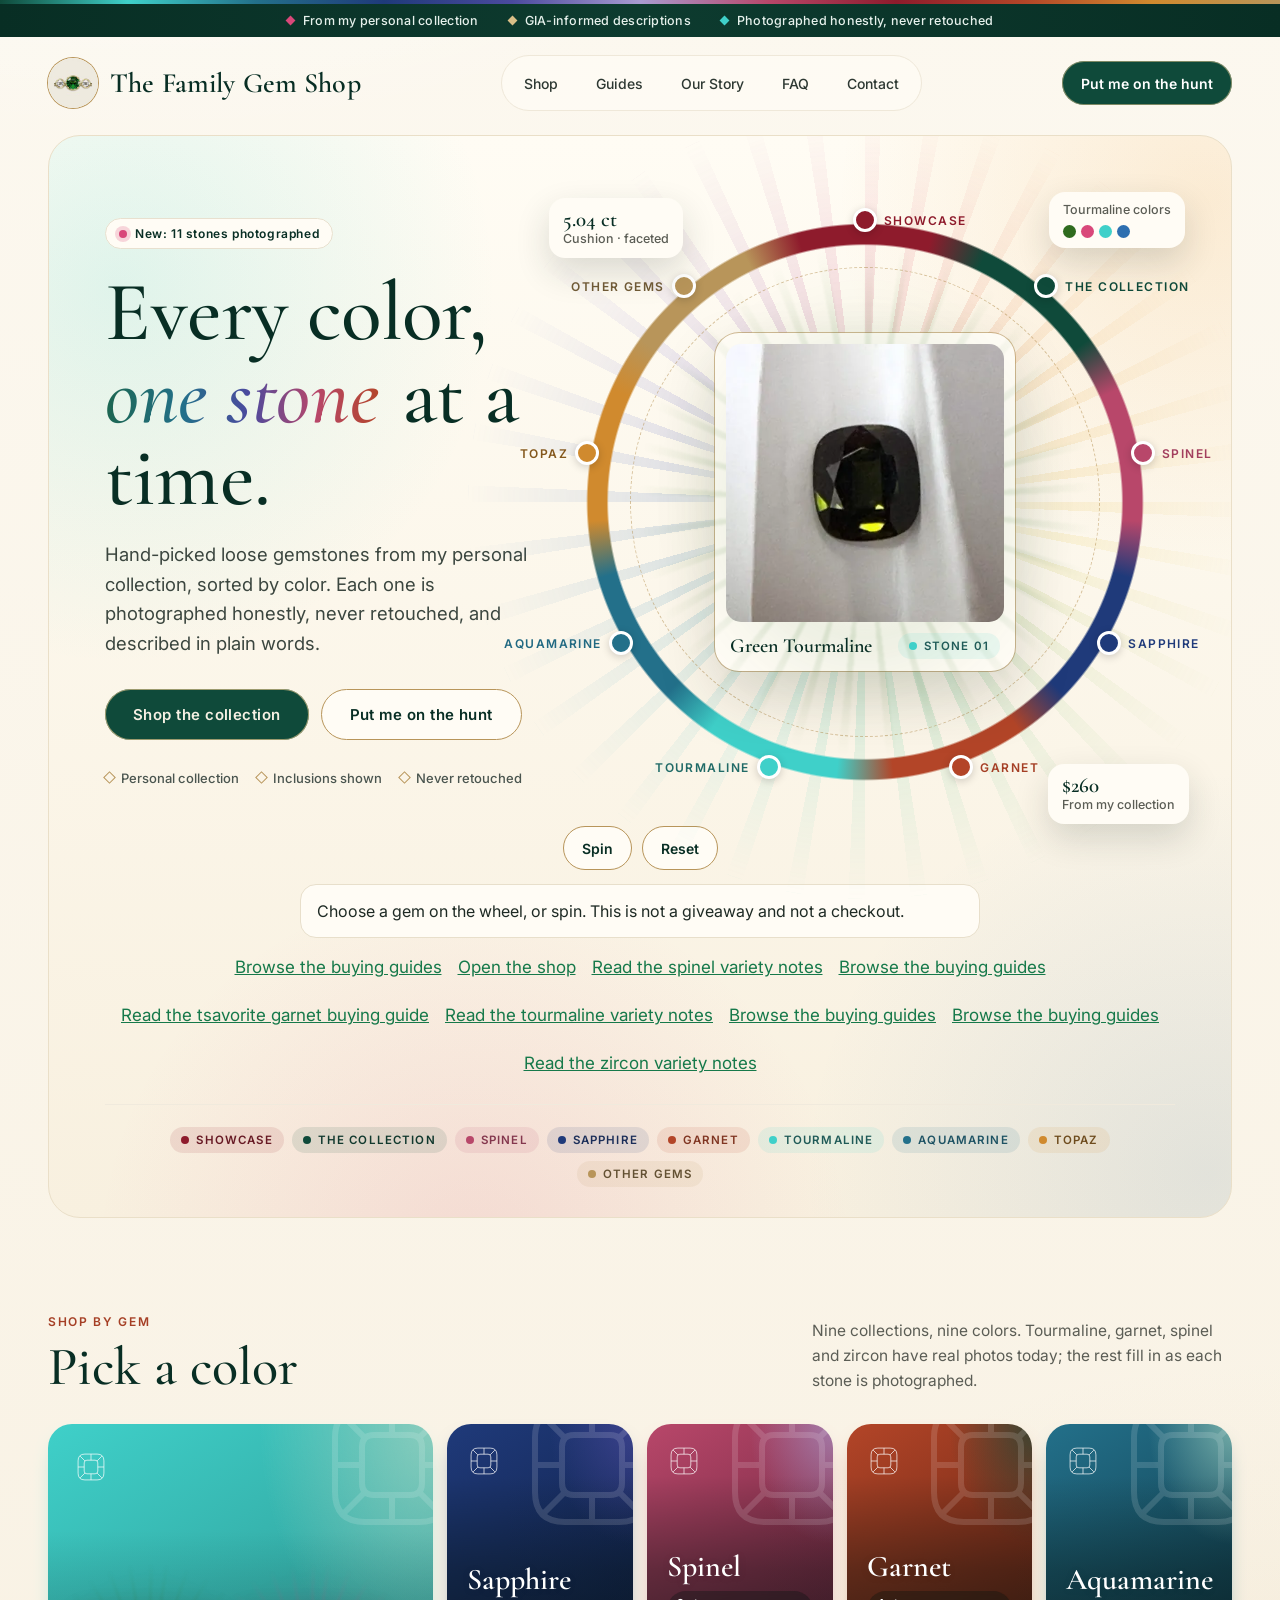
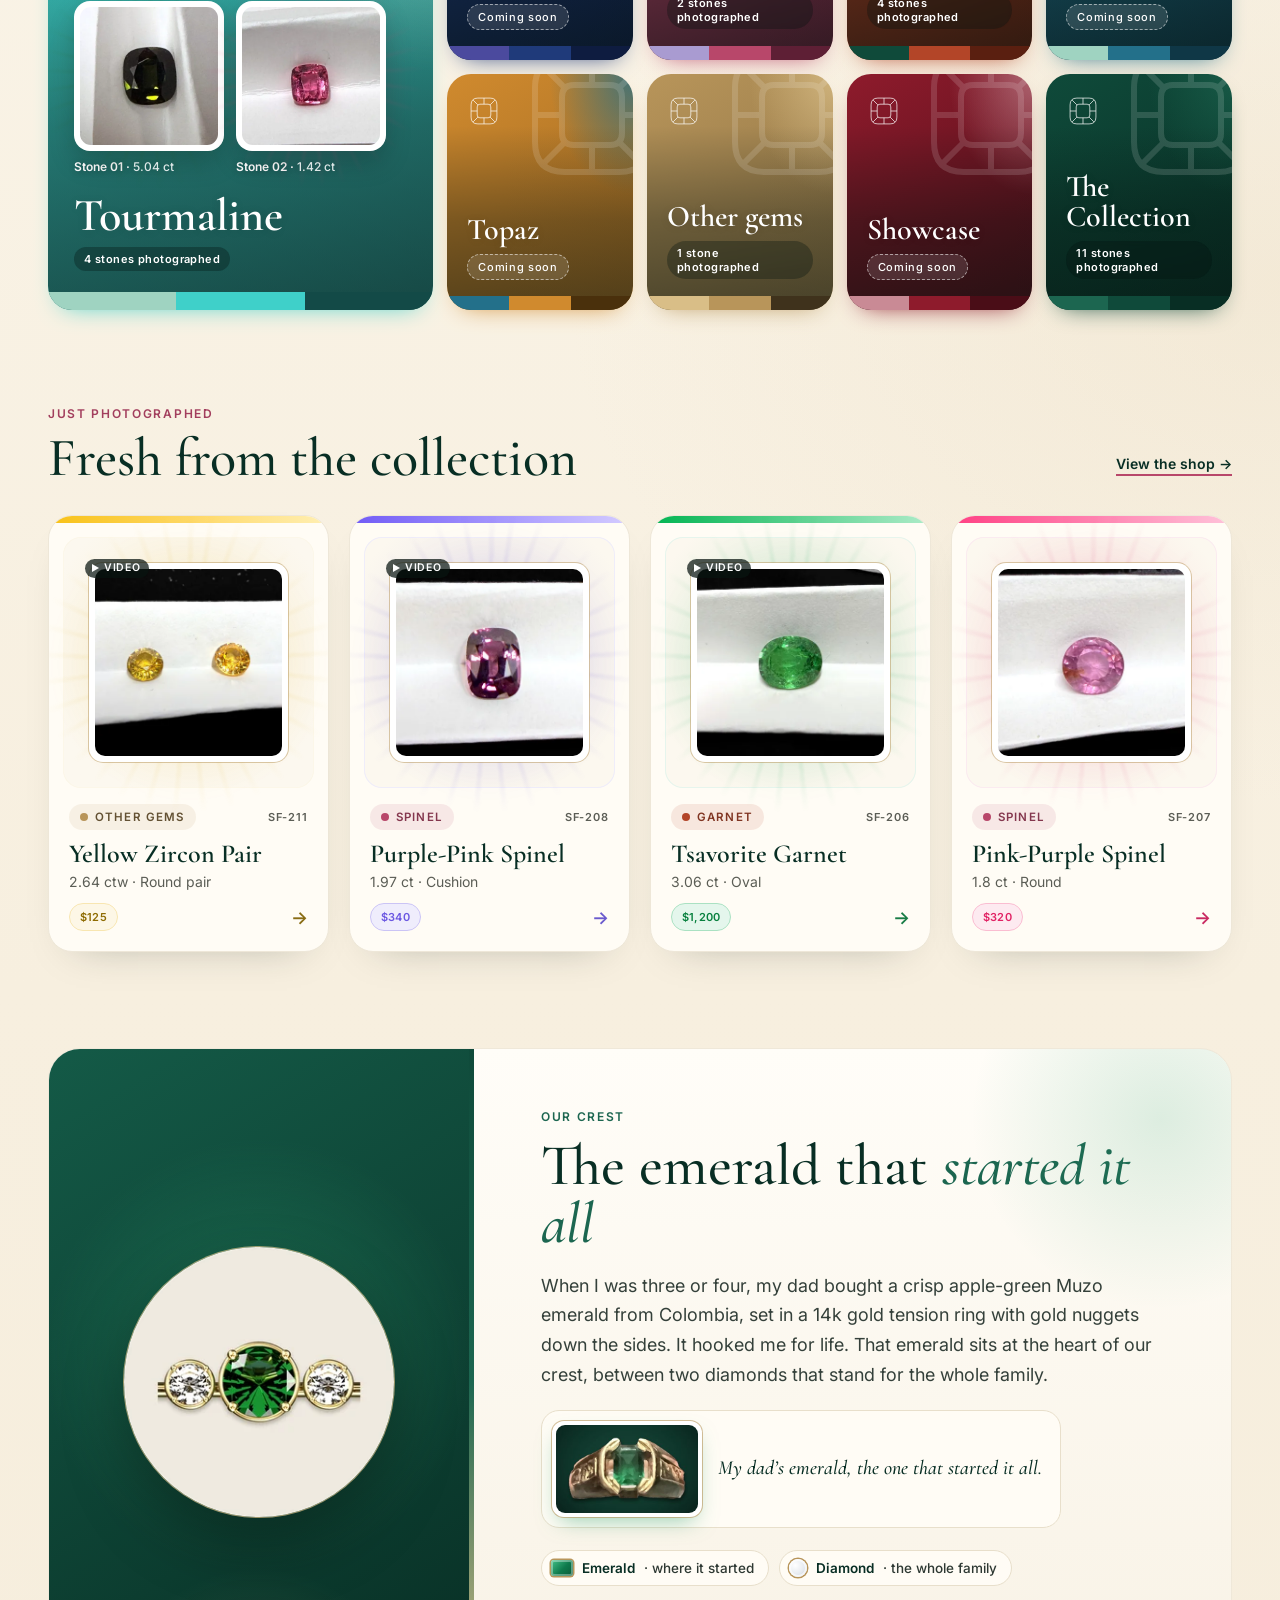
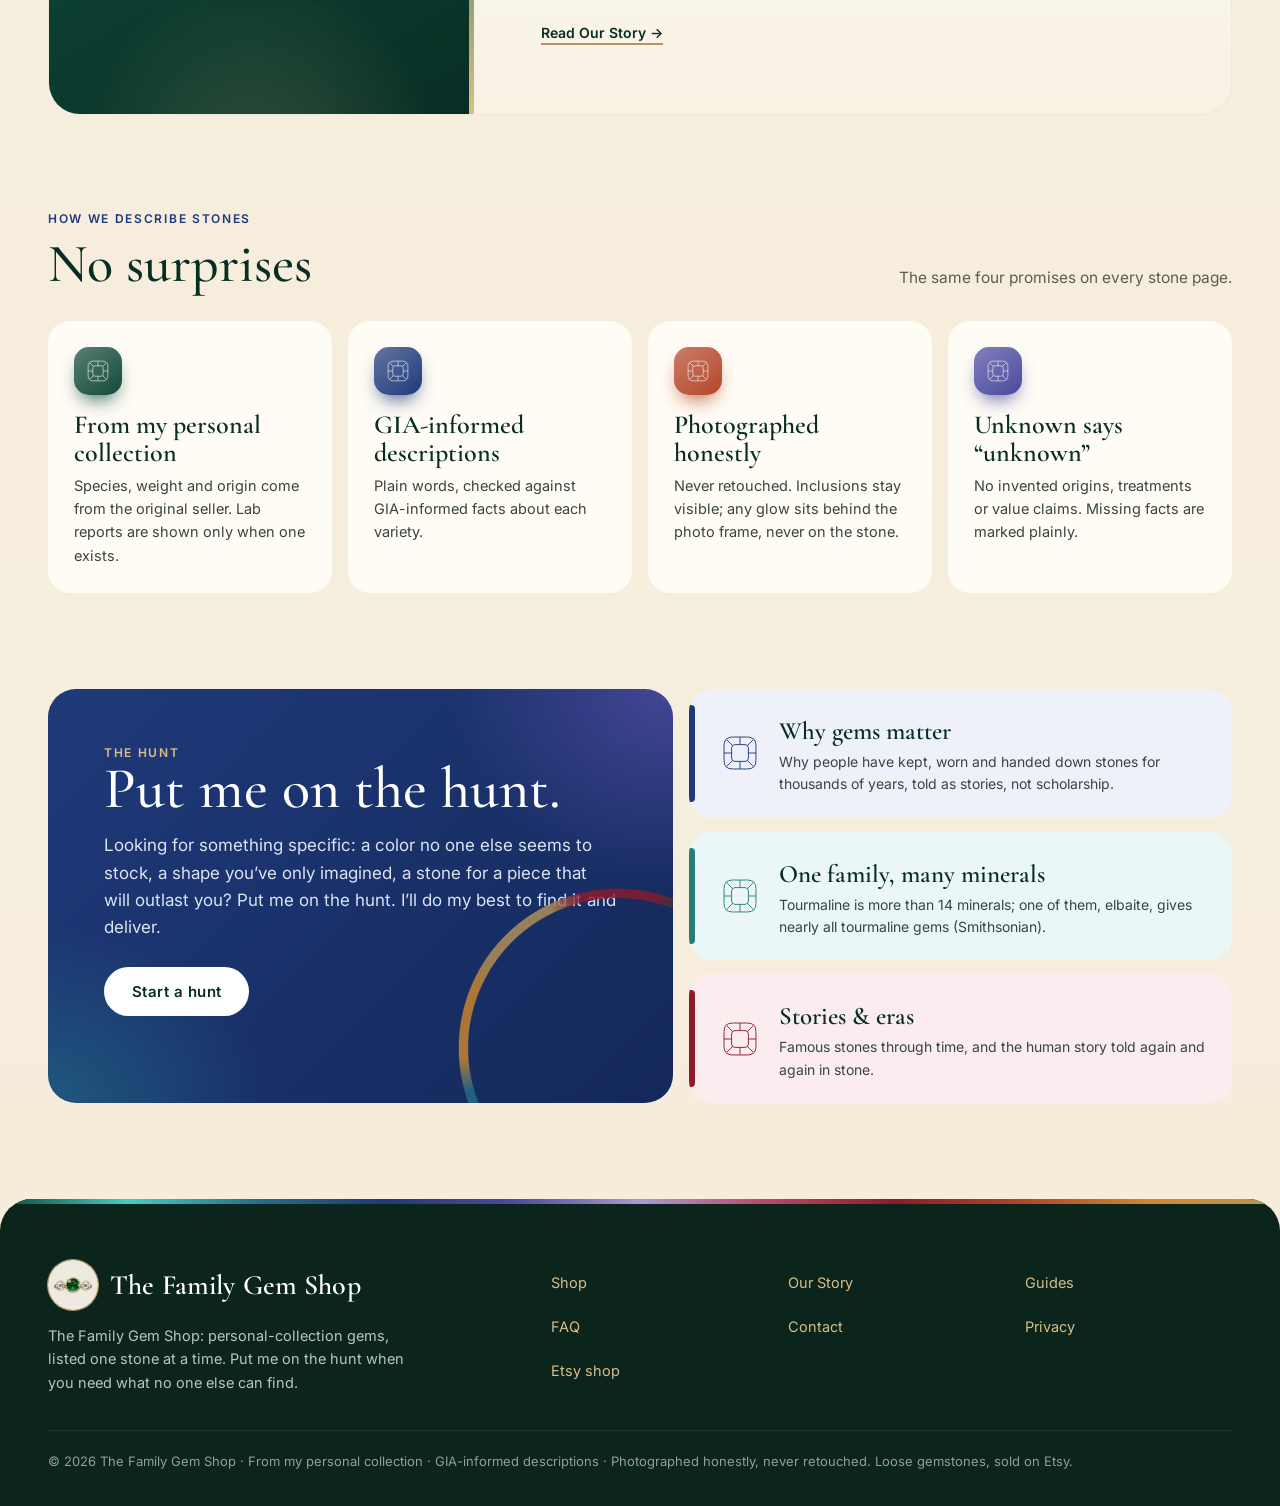
==== commit a061d98f: "Add wheel selection and spin without new gem claims The ring stays visual. Each segment can be chose" ====
--- a/index.html
+++ b/index.html
@@ -30,7 +30,7 @@
 <link rel="preload" href="./fonts/inter-var.woff2" as="font" type="font/woff2" crossorigin>
 <link rel="preload" href="./fonts/cormorant-var.woff2" as="font" type="font/woff2" crossorigin>
 <link rel="stylesheet" href="./f.css">
-<script type="application/ld+json">{"@context":"https://schema.org","@graph":[{"@type":"Organization","@id":"https://thefamilygems.com/#org","name":"The Family Gem Shop","url":"https://thefamilygems.com/","logo":"https://thefamilygems.com/img/logo-512.png","description":"Loose gemstones from one family's personal collection, photographed honestly and listed one stone at a time on Etsy."},{"@type":"WebSite","@id":"https://thefamilygems.com/#website","name":"The Family Gem Shop","url":"https://thefamilygems.com/","publisher":{"@id":"https://thefamilygems.com/#org"},"inLanguage":"en-US"}]}</script>
+<script type="application/ld+json">{"@context":"https://schema.org","@graph":[{"@type":"Organization","@id":"https://thefamilygems.com/#org","name":"The Family Gem Shop","url":"https://thefamilygems.com/","logo":"https://thefamilygems.com/img/logo-512.png","description":"Loose gemstones from one family's personal collection, photographed honestly and listed one stone at a time on Etsy.","sameAs":["https://www.etsy.com/shop/TheFamilyGemShop"]},{"@type":"WebSite","@id":"https://thefamilygems.com/#website","name":"The Family Gem Shop","url":"https://thefamilygems.com/","publisher":{"@id":"https://thefamilygems.com/#org"},"inLanguage":"en-US"}]}</script>
 </head>
 <body>
 <a class="skip" href="#main">Skip to content</a><div class="spec-line"></div><div class="ann" role="region" aria-label="How we describe stones"><span style="--c:#D9487A">From my personal collection</span><span style="--c:#D9BE87">GIA-informed descriptions</span><span style="--c:#3FD0C9">Photographed honestly, never retouched</span></div><header><a class="brand" href="./"><img src="./img/crest-128.jpg" srcset="./img/crest-128.jpg 2x, ./img/crest-160.jpg 3x" width="50" height="50" alt=""><span class="nm">The Family Gem Shop</span></a><nav class="nav" aria-label="Main"><a href="./shop/">Shop</a><a href="./guides/">Guides</a><a href="./about/">Our Story</a><a href="./faq/">FAQ</a><a href="./contact/">Contact</a></nav><div class="hd-r"><a class="ask" href="./contact/">Put me on the hunt</a><details class="mnav"><summary><b aria-hidden="true"></b>Menu</summary><nav aria-label="Mobile"><a href="./shop/">Shop</a><a href="./guides/">Guides</a><a href="./about/">Our Story</a><a href="./faq/">FAQ</a><a href="./contact/">Contact</a></nav></details></div></header>
@@ -41,13 +41,119 @@
 <p class="lede">Hand-picked loose gemstones from my personal collection, sorted by color. Each one is photographed honestly, never retouched, and described in plain words.</p>
 <div class="ctas"><a class="btn pri rnd" href="./shop/">Shop the collection</a><a class="btn out rnd" href="./contact/">Put me on the hunt</a></div>
 <div class="minitrust"><span>Personal collection</span><span>Inclusions shown</span><span>Never retouched</span></div></div>
-<div class="wheel"><div class="ring"></div><div class="ring2"></div><div class="dot" style="left:calc(50.00% - 12px);top:calc(4.50% - 12px);background:#8E1B2C"><span style="left:28px;color:#8E1B2C">Showcase</span></div><div class="dot" style="left:calc(79.25% - 12px);top:calc(15.14% - 12px);background:#0F4A3A"><span style="left:28px;color:#0F4A3A">The Collection</span></div><div class="dot" style="left:calc(94.81% - 12px);top:calc(42.10% - 12px);background:#B8476A"><span style="left:28px;color:#B8476A">Spinel</span></div><div class="dot" style="left:calc(89.40% - 12px);top:calc(72.75% - 12px);background:#1F3A7A"><span style="left:28px;color:#1F3A7A">Sapphire</span></div><div class="dot" style="left:calc(65.56% - 12px);top:calc(92.76% - 12px);background:#B34528"><span style="left:28px;color:#B34528">Garnet</span></div><div class="dot" style="left:calc(34.44% - 12px);top:calc(92.76% - 12px);background:#3FD0C9"><span style="right:28px;color:#267C78">Tourmaline</span></div><div class="dot" style="left:calc(10.60% - 12px);top:calc(72.75% - 12px);background:#23708A"><span style="right:28px;color:#23708A">Aquamarine</span></div><div class="dot" style="left:calc(5.19% - 12px);top:calc(42.10% - 12px);background:#D08A2E"><span style="right:28px;color:#996622">Topaz</span></div><div class="dot" style="left:calc(20.75% - 12px);top:calc(15.14% - 12px);background:#B8955A"><span style="right:28px;color:#886E42">Other gems</span></div>
-<div class="hcard glow" style="--stone:#2F6B1E;--stone-ink:#2F6B1E;--stone-soft:#E8EFE6;--stone-line:#B6CBB0;--stone-glow:rgba(47,107,30,.22)"><div class="photo"><picture><source type="image/webp" srcset="./img/stone-01-200.webp 200w, ./img/stone-01-400.webp 400w, ./img/stone-01-800.webp 800w" sizes="(max-width:820px) 176px, 300px"><img src="./img/stone-01-400.jpg" srcset="./img/stone-01-200.jpg 200w, ./img/stone-01-400.jpg 400w, ./img/stone-01-800.jpg 800w" sizes="(max-width:820px) 176px, 300px" width="400" height="400" fetchpriority="high" decoding="async" alt="Verdelite Green Tourmaline, 5.04 ct cushion (SF-202), face-up"></picture></div><div class="lab"><span class="nm2">Green Tourmaline</span><span class="chip" style="--bg:#3FD0C91c;--fg:#267C78"><i style="background:#3FD0C9"></i>Stone 01</span></div></div>
+<div class="wheel" id="gem-wheel"><div class="ring"></div><div class="ring2"></div><a class="dot" href="./guides/" data-wheel="showcase" style="left:calc(50.00% - 12px);top:calc(4.50% - 12px);background:#8E1B2C"><span style="left:28px;color:#8E1B2C">Showcase</span></a><a class="dot" href="./shop/" data-wheel="collection" style="left:calc(79.25% - 12px);top:calc(15.14% - 12px);background:#0F4A3A"><span style="left:28px;color:#0F4A3A">The Collection</span></a><a class="dot" href="./shop/#notes-spinel" data-wheel="spinel" style="left:calc(94.81% - 12px);top:calc(42.10% - 12px);background:#B8476A"><span style="left:28px;color:#B8476A">Spinel</span></a><a class="dot" href="./guides/" data-wheel="sapphire" style="left:calc(89.40% - 12px);top:calc(72.75% - 12px);background:#1F3A7A"><span style="left:28px;color:#1F3A7A">Sapphire</span></a><a class="dot" href="./guides/tsavorite-garnet-buying-guide/" data-wheel="garnet" style="left:calc(65.56% - 12px);top:calc(92.76% - 12px);background:#B34528"><span style="left:28px;color:#B34528">Garnet</span></a><a class="dot" href="./guides/#notes-tourmaline" data-wheel="tourmaline" style="left:calc(34.44% - 12px);top:calc(92.76% - 12px);background:#3FD0C9"><span style="right:28px;color:#267C78">Tourmaline</span></a><a class="dot" href="./guides/" data-wheel="aquamarine" style="left:calc(10.60% - 12px);top:calc(72.75% - 12px);background:#23708A"><span style="right:28px;color:#23708A">Aquamarine</span></a><a class="dot" href="./guides/" data-wheel="topaz" style="left:calc(5.19% - 12px);top:calc(42.10% - 12px);background:#D08A2E"><span style="right:28px;color:#996622">Topaz</span></a><a class="dot" href="./shop/#notes-zircon" data-wheel="other" style="left:calc(20.75% - 12px);top:calc(15.14% - 12px);background:#B8955A"><span style="right:28px;color:#886E42">Other gems</span></a>
+<a class="hcard glow" href="./shop/#sf-202" style="--stone:#2F6B1E;--stone-ink:#2F6B1E;--stone-soft:#E8EFE6;--stone-line:#B6CBB0;--stone-glow:rgba(47,107,30,.22)"><div class="photo"><picture><source type="image/webp" srcset="./img/stone-01-200.webp 200w, ./img/stone-01-400.webp 400w, ./img/stone-01-800.webp 800w" sizes="(max-width:820px) 176px, 300px"><img src="./img/stone-01-400.jpg" srcset="./img/stone-01-200.jpg 200w, ./img/stone-01-400.jpg 400w, ./img/stone-01-800.jpg 800w" sizes="(max-width:820px) 176px, 300px" width="400" height="400" fetchpriority="high" decoding="async" alt="Verdelite Green Tourmaline, 5.04 ct cushion (SF-202), face-up"></picture></div><div class="lab"><span class="nm2">Green Tourmaline</span><span class="chip" style="--bg:#3FD0C91c;--fg:#267C78"><i style="background:#3FD0C9"></i>Stone 01</span><b class="hprice">$260</b></div></a>
 <div class="tag t1"><b>5.04 ct</b>Cushion · faceted</div>
 <div class="tag t2">Tourmaline colors<div class="dr"><i style="background:#2F6B1E"></i><i style="background:#D9487A"></i><i style="background:#3FD0C9"></i><i style="background:#2E6FB0"></i></div></div>
 <div class="tag t3"><b>$260</b>From my collection</div></div></div>
+<div class="wheeltools"><button type="button" class="wbtn" id="wheel-spin">Spin</button><button type="button" class="wbtn" id="wheel-reset">Reset</button></div>
+<div id="wheel-result" class="wheelresult" aria-live="polite"><p id="wheel-result-text">Choose a gem on the wheel, or spin. This is not a giveaway and not a checkout.</p></div>
+<p class="wheelneedjs" id="wheel-needjs">Spin and Reset need JavaScript. The gem links below work either way.</p>
+<ul class="wheellinks"><li><a href="./guides/">Browse the buying guides</a></li><li><a href="./shop/">Open the shop</a></li><li><a href="./shop/#notes-spinel">Read the spinel variety notes</a></li><li><a href="./guides/">Browse the buying guides</a></li><li><a href="./guides/tsavorite-garnet-buying-guide/">Read the tsavorite garnet buying guide</a></li><li><a href="./guides/#notes-tourmaline">Read the tourmaline variety notes</a></li><li><a href="./guides/">Browse the buying guides</a></li><li><a href="./guides/">Browse the buying guides</a></li><li><a href="./shop/#notes-zircon">Read the zircon variety notes</a></li></ul>
+<script type="application/json" id="wheel-data">[{"id": "showcase", "name": "Showcase", "href": "./guides/", "link": "Browse the buying guides", "info": "No variety note for Showcase is published on this site.", "flag": "This is not a stock check and not a checkout."}, {"id": "collection", "name": "The Collection", "href": "./shop/", "link": "Open the shop", "info": "The Collection is the photographed set gathered on the shop page.", "flag": "Opening the shop does not say that a stone can be bought right now."}, {"id": "spinel", "name": "Spinel", "href": "./shop/#notes-spinel", "link": "Read the spinel variety notes", "info": "Spinel is its own gem species.", "flag": "The longer note on the linked page names an outside source. That source file is not in this site repository, so the citation is not repeated here as a checked fact."}, {"id": "sapphire", "name": "Sapphire", "href": "./guides/", "link": "Browse the buying guides", "info": "No variety note for Sapphire is published on this site.", "flag": "This is not a stock check and not a checkout."}, {"id": "garnet", "name": "Garnet", "href": "./guides/tsavorite-garnet-buying-guide/", "link": "Read the tsavorite garnet buying guide", "info": "Garnet on this site is more than one variety. The published guide is about tsavorite, not every garnet. Mandarin and Mali notes are separate.", "flag": "Outside source files for those notes are not in this repository."}, {"id": "tourmaline", "name": "Tourmaline", "href": "./guides/#notes-tourmaline", "link": "Read the tourmaline variety notes", "info": "Not one mineral but a whole family of borosilicates; elbaite gives us most gem tourmaline.", "flag": "The longer note on the linked page names an outside source. That source file is not in this site repository, so the citation is not repeated here as a checked fact."}, {"id": "aquamarine", "name": "Aquamarine", "href": "./guides/", "link": "Browse the buying guides", "info": "No variety note for Aquamarine is published on this site.", "flag": "This is not a stock check and not a checkout."}, {"id": "topaz", "name": "Topaz", "href": "./guides/", "link": "Browse the buying guides", "info": "No variety note for Topaz is published on this site.", "flag": "This is not a stock check and not a checkout."}, {"id": "other", "name": "Other gems", "href": "./shop/#notes-zircon", "link": "Read the zircon variety notes", "info": "Zircon is its own mineral, not cubic zirconia.", "flag": "The longer note on the linked page names an outside source. That source file is not in this site repository, so the citation is not repeated here as a checked fact."}]</script>
+<script>
+(function(){
+  var wheel=document.getElementById('gem-wheel');
+  var dataEl=document.getElementById('wheel-data');
+  var result=document.getElementById('wheel-result-text');
+  var spinBtn=document.getElementById('wheel-spin');
+  var resetBtn=document.getElementById('wheel-reset');
+  var need=document.getElementById('wheel-needjs');
+  if(!wheel||!dataEl||!result||!spinBtn||!resetBtn) return;
+  if(need) need.hidden=true;
+  var segs=JSON.parse(dataEl.textContent);
+  var byId={};
+  segs.forEach(function(s){byId[s.id]=s;});
+  var dots=[].slice.call(wheel.querySelectorAll('a.dot'));
+  var timer=null;
+  var empty='Choose a gem on the wheel, or spin. This is not a giveaway and not a checkout.';
+  function reduceMotion(){
+    return window.matchMedia('(prefers-reduced-motion: reduce)').matches;
+  }
+  function paint(id){
+    dots.forEach(function(d){
+      var on=d.getAttribute('data-wheel')===id;
+      d.classList.toggle('on',on);
+      if(on) d.setAttribute('aria-current','true');
+      else d.removeAttribute('aria-current');
+    });
+  }
+  function show(seg,how){
+    paint(seg.id);
+    result.textContent=seg.name+'. '+seg.info+' '+seg.flag;
+    var link=document.getElementById('wheel-more');
+    if(!link){
+      link=document.createElement('a');
+      link.id='wheel-more';
+      link.className='wheelmore';
+      result.parentNode.appendChild(link);
+    }
+    link.href=seg.href;
+    link.textContent=seg.link;
+    result.dataset.motion=how||'';
+    result.dataset.gem=seg.id;
+  }
+  function select(id,how){
+    if(!byId[id]) return;
+    show(byId[id],how);
+  }
+  function clearSpin(){
+    if(timer){clearInterval(timer);timer=null;}
+  }
+  function reset(){
+    clearSpin();
+    paint(null);
+    result.textContent=empty;
+    result.dataset.gem='';
+    result.dataset.motion='';
+    var link=document.getElementById('wheel-more');
+    if(link) link.remove();
+  }
+  dots.forEach(function(d){
+    d.addEventListener('click',function(e){
+      if(e.metaKey||e.ctrlKey||e.shiftKey||e.altKey||e.button) return;
+      e.preventDefault();
+      clearSpin();
+      select(d.getAttribute('data-wheel'),'select');
+    });
+  });
+  wheel.addEventListener('keydown',function(e){
+    var i=dots.indexOf(document.activeElement);
+    if(i<0) return;
+    var next=null;
+    if(e.key==='ArrowRight'||e.key==='ArrowDown') next=(i+1)%dots.length;
+    else if(e.key==='ArrowLeft'||e.key==='ArrowUp') next=(i-1+dots.length)%dots.length;
+    else if(e.key==='Home') next=0;
+    else if(e.key==='End') next=dots.length-1;
+    else return;
+    e.preventDefault();
+    dots[next].focus();
+    clearSpin();
+    select(dots[next].getAttribute('data-wheel'),'keyboard');
+  });
+  spinBtn.addEventListener('click',function(){
+    clearSpin();
+    var pick=Math.floor(Math.random()*dots.length);
+    if(reduceMotion()){
+      select(dots[pick].getAttribute('data-wheel'),'reduce');
+      return;
+    }
+    var step=0;
+    var total=dots.length+pick;
+    timer=setInterval(function(){
+      paint(dots[step%dots.length].getAttribute('data-wheel'));
+      step++;
+      if(step>total){
+        clearSpin();
+        select(dots[pick].getAttribute('data-wheel'),'spin');
+      }
+    },80);
+  });
+  resetBtn.addEventListener('click',reset);
+})();
+</script>
 <div class="chips"><span class="chip" style="--bg:#8E1B2C1c;--fg:#8E1B2C"><i style="background:#8E1B2C"></i>Showcase</span><span class="chip" style="--bg:#0F4A3A1c;--fg:#0F4A3A"><i style="background:#0F4A3A"></i>The Collection</span><span class="chip" style="--bg:#B8476A1c;--fg:#B8476A"><i style="background:#B8476A"></i>Spinel</span><span class="chip" style="--bg:#1F3A7A1c;--fg:#1F3A7A"><i style="background:#1F3A7A"></i>Sapphire</span><span class="chip" style="--bg:#B345281c;--fg:#B34528"><i style="background:#B34528"></i>Garnet</span><span class="chip" style="--bg:#3FD0C91c;--fg:#267C78"><i style="background:#3FD0C9"></i>Tourmaline</span><span class="chip" style="--bg:#23708A1c;--fg:#23708A"><i style="background:#23708A"></i>Aquamarine</span><span class="chip" style="--bg:#D08A2E1c;--fg:#996622"><i style="background:#D08A2E"></i>Topaz</span><span class="chip" style="--bg:#B8955A1c;--fg:#886E42"><i style="background:#B8955A"></i>Other gems</span></div></section>
-<section class="blk"><div class="sh"><div><div class="label" style="color:#B34528">Shop by gem</div><h2>Pick a color</h2></div><p>Nine collections, nine colors. Tourmaline, garnet, spinel and zircon have real photos today; the rest fill in as each stone is photographed.</p></div><div class="cg"><div class="cc hero2" style="background:radial-gradient(ellipse 75% 85% at 100% 0%,#9FD3C1cc,transparent 60%),linear-gradient(150deg,#3FD0C9,#267C78);--sh:#3FD0C9"><div style="display:flex;justify-content:space-between;align-items:start"><svg class="gemico" viewBox="0 0 100 100" fill="none" stroke="currentColor" stroke-width="2.2" stroke-linejoin="round"><path d="M32 12h36q20 0 20 20v36q0 20-20 20H32q-20 0-20-20V32q0-20 20-20z"/><path d="M38 30h24q8 0 8 8v24q0 8-8 8H38q-8 0-8-8V38q0-8 8-8z"/><path d="M18 18L32 32M82 18L68 32M18 82L32 68M82 82L68 68M50 12V30M50 70V88M12 50H30M70 50H88"/></svg></div><svg class="gemico wm" viewBox="0 0 100 100" fill="none" stroke="currentColor" stroke-width="4" stroke-linejoin="round"><path d="M32 12h36q20 0 20 20v36q0 20-20 20H32q-20 0-20-20V32q0-20 20-20z"/><path d="M38 30h24q8 0 8 8v24q0 8-8 8H38q-8 0-8-8V38q0-8 8-8z"/><path d="M18 18L32 32M82 18L68 32M18 82L32 68M82 82L68 68M50 12V30M50 70V88M12 50H30M70 50H88"/></svg><div><div class="ph2"><div><div class="glow" style="--stone:#2F6B1E;--stone-ink:#2F6B1E;--stone-soft:#E8EFE6;--stone-line:#B6CBB0;--stone-glow:rgba(47,107,30,.22)"><div class="fr"><div class="photo"><picture><source type="image/webp" srcset="./img/stone-01-200.webp 200w, ./img/stone-01-400.webp 400w, ./img/stone-01-800.webp 800w" sizes="(max-width:820px) 45vw, 300px"><img src="./img/stone-01-400.jpg" srcset="./img/stone-01-200.jpg 200w, ./img/stone-01-400.jpg 400w, ./img/stone-01-800.jpg 800w" sizes="(max-width:820px) 45vw, 300px" width="400" height="400" loading="lazy" decoding="async" alt="Verdelite Green Tourmaline, 5.04 ct cushion (SF-202), face-up"></picture></div></div></div><small>Stone 01 · <em>5.04 ct</em></small></div><div><div class="glow" style="--stone:#D9487A;--stone-ink:#C92A61;--stone-soft:#FBEBF0;--stone-line:#F2BFD0;--stone-glow:rgba(217,72,122,.22)"><div class="fr"><div class="photo"><picture><source type="image/webp" srcset="./img/stone-02-200.webp 200w, ./img/stone-02-400.webp 400w, ./img/stone-02-800.webp 800w" sizes="(max-width:820px) 45vw, 300px"><img src="./img/stone-02-400.jpg" srcset="./img/stone-02-200.jpg 200w, ./img/stone-02-400.jpg 400w, ./img/stone-02-800.jpg 800w" sizes="(max-width:820px) 45vw, 300px" width="400" height="400" loading="lazy" decoding="async" alt="Pink Tourmaline, 1.42 ct cushion (SF-203), face-up"></picture></div></div></div><small>Stone 02 · <em>1.42 ct</em></small></div></div><h3 style="margin-top:18px">Tourmaline</h3><span class="cnt">4 stones photographed</span><div class="chipstrip"><i style="background:#9FD3C1"></i><i style="background:#3FD0C9"></i><i style="background:#134A47"></i></div></div></div><div class="cc " style="background:radial-gradient(ellipse 75% 85% at 100% 0%,#4B4A9Eaa,transparent 60%),linear-gradient(150deg,#1F3A7A,#0E1C40);--sh:#1F3A7A"><div style="display:flex;justify-content:space-between;align-items:start"><svg class="gemico" viewBox="0 0 100 100" fill="none" stroke="currentColor" stroke-width="2.2" stroke-linejoin="round"><path d="M32 12h36q20 0 20 20v36q0 20-20 20H32q-20 0-20-20V32q0-20 20-20z"/><path d="M38 30h24q8 0 8 8v24q0 8-8 8H38q-8 0-8-8V38q0-8 8-8z"/><path d="M18 18L32 32M82 18L68 32M18 82L32 68M82 82L68 68M50 12V30M50 70V88M12 50H30M70 50H88"/></svg></div><svg class="gemico wm" viewBox="0 0 100 100" fill="none" stroke="currentColor" stroke-width="4" stroke-linejoin="round"><path d="M32 12h36q20 0 20 20v36q0 20-20 20H32q-20 0-20-20V32q0-20 20-20z"/><path d="M38 30h24q8 0 8 8v24q0 8-8 8H38q-8 0-8-8V38q0-8 8-8z"/><path d="M18 18L32 32M82 18L68 32M18 82L32 68M82 82L68 68M50 12V30M50 70V88M12 50H30M70 50H88"/></svg><div><h3 style="margin-top:0px">Sapphire</h3><span class="cnt soon">Coming soon</span><div class="chipstrip"><i style="background:#4B4A9E"></i><i style="background:#1F3A7A"></i><i style="background:#0E1C40"></i></div></div></div><div class="cc " style="background:radial-gradient(ellipse 75% 85% at 100% 0%,#A99BD1aa,transparent 60%),linear-gradient(150deg,#B8476A,#5E1F35);--sh:#B8476A"><div style="display:flex;justify-content:space-between;align-items:start"><svg class="gemico" viewBox="0 0 100 100" fill="none" stroke="currentColor" stroke-width="2.2" stroke-linejoin="round"><path d="M32 12h36q20 0 20 20v36q0 20-20 20H32q-20 0-20-20V32q0-20 20-20z"/><path d="M38 30h24q8 0 8 8v24q0 8-8 8H38q-8 0-8-8V38q0-8 8-8z"/><path d="M18 18L32 32M82 18L68 32M18 82L32 68M82 82L68 68M50 12V30M50 70V88M12 50H30M70 50H88"/></svg></div><svg class="gemico wm" viewBox="0 0 100 100" fill="none" stroke="currentColor" stroke-width="4" stroke-linejoin="round"><path d="M32 12h36q20 0 20 20v36q0 20-20 20H32q-20 0-20-20V32q0-20 20-20z"/><path d="M38 30h24q8 0 8 8v24q0 8-8 8H38q-8 0-8-8V38q0-8 8-8z"/><path d="M18 18L32 32M82 18L68 32M18 82L32 68M82 82L68 68M50 12V30M50 70V88M12 50H30M70 50H88"/></svg><div><h3 style="margin-top:0px">Spinel</h3><span class="cnt">2 stones photographed</span><div class="chipstrip"><i style="background:#A99BD1"></i><i style="background:#B8476A"></i><i style="background:#5E1F35"></i></div></div></div><div class="cc " style="background:radial-gradient(ellipse 75% 85% at 100% 0%,#0F4A3Aaa,transparent 60%),linear-gradient(150deg,#B34528,#5A1F10);--sh:#B34528"><div style="display:flex;justify-content:space-between;align-items:start"><svg class="gemico" viewBox="0 0 100 100" fill="none" stroke="currentColor" stroke-width="2.2" stroke-linejoin="round"><path d="M32 12h36q20 0 20 20v36q0 20-20 20H32q-20 0-20-20V32q0-20 20-20z"/><path d="M38 30h24q8 0 8 8v24q0 8-8 8H38q-8 0-8-8V38q0-8 8-8z"/><path d="M18 18L32 32M82 18L68 32M18 82L32 68M82 82L68 68M50 12V30M50 70V88M12 50H30M70 50H88"/></svg></div><svg class="gemico wm" viewBox="0 0 100 100" fill="none" stroke="currentColor" stroke-width="4" stroke-linejoin="round"><path d="M32 12h36q20 0 20 20v36q0 20-20 20H32q-20 0-20-20V32q0-20 20-20z"/><path d="M38 30h24q8 0 8 8v24q0 8-8 8H38q-8 0-8-8V38q0-8 8-8z"/><path d="M18 18L32 32M82 18L68 32M18 82L32 68M82 82L68 68M50 12V30M50 70V88M12 50H30M70 50H88"/></svg><div><h3 style="margin-top:0px">Garnet</h3><span class="cnt">4 stones photographed</span><div class="chipstrip"><i style="background:#0F4A3A"></i><i style="background:#B34528"></i><i style="background:#5A1F10"></i></div></div></div><div class="cc " style="background:radial-gradient(ellipse 75% 85% at 100% 0%,#9FD3C1aa,transparent 60%),linear-gradient(150deg,#23708A,#0F3746);--sh:#23708A"><div style="display:flex;justify-content:space-between;align-items:start"><svg class="gemico" viewBox="0 0 100 100" fill="none" stroke="currentColor" stroke-width="2.2" stroke-linejoin="round"><path d="M32 12h36q20 0 20 20v36q0 20-20 20H32q-20 0-20-20V32q0-20 20-20z"/><path d="M38 30h24q8 0 8 8v24q0 8-8 8H38q-8 0-8-8V38q0-8 8-8z"/><path d="M18 18L32 32M82 18L68 32M18 82L32 68M82 82L68 68M50 12V30M50 70V88M12 50H30M70 50H88"/></svg></div><svg class="gemico wm" viewBox="0 0 100 100" fill="none" stroke="currentColor" stroke-width="4" stroke-linejoin="round"><path d="M32 12h36q20 0 20 20v36q0 20-20 20H32q-20 0-20-20V32q0-20 20-20z"/><path d="M38 30h24q8 0 8 8v24q0 8-8 8H38q-8 0-8-8V38q0-8 8-8z"/><path d="M18 18L32 32M82 18L68 32M18 82L32 68M82 82L68 68M50 12V30M50 70V88M12 50H30M70 50H88"/></svg><div><h3 style="margin-top:0px">Aquamarine</h3><span class="cnt soon">Coming soon</span><div class="chipstrip"><i style="background:#9FD3C1"></i><i style="background:#23708A"></i><i style="background:#0F3746"></i></div></div></div><div class="cc " style="background:radial-gradient(ellipse 75% 85% at 100% 0%,#23708Acc,transparent 60%),linear-gradient(150deg,#D08A2E,#996622);--sh:#D08A2E"><div style="display:flex;justify-content:space-between;align-items:start"><svg class="gemico" viewBox="0 0 100 100" fill="none" stroke="currentColor" stroke-width="2.2" stroke-linejoin="round"><path d="M32 12h36q20 0 20 20v36q0 20-20 20H32q-20 0-20-20V32q0-20 20-20z"/><path d="M38 30h24q8 0 8 8v24q0 8-8 8H38q-8 0-8-8V38q0-8 8-8z"/><path d="M18 18L32 32M82 18L68 32M18 82L32 68M82 82L68 68M50 12V30M50 70V88M12 50H30M70 50H88"/></svg></div><svg class="gemico wm" viewBox="0 0 100 100" fill="none" stroke="currentColor" stroke-width="4" stroke-linejoin="round"><path d="M32 12h36q20 0 20 20v36q0 20-20 20H32q-20 0-20-20V32q0-20 20-20z"/><path d="M38 30h24q8 0 8 8v24q0 8-8 8H38q-8 0-8-8V38q0-8 8-8z"/><path d="M18 18L32 32M82 18L68 32M18 82L32 68M82 82L68 68M50 12V30M50 70V88M12 50H30M70 50H88"/></svg><div><h3 style="margin-top:0px">Topaz</h3><span class="cnt soon">Coming soon</span><div class="chipstrip"><i style="background:#23708A"></i><i style="background:#D08A2E"></i><i style="background:#4A300C"></i></div></div></div><div class="cc " style="background:radial-gradient(ellipse 75% 85% at 100% 0%,#D9BE87cc,transparent 60%),linear-gradient(150deg,#B8955A,#886E42);--sh:#B8955A"><div style="display:flex;justify-content:space-between;align-items:start"><svg class="gemico" viewBox="0 0 100 100" fill="none" stroke="currentColor" stroke-width="2.2" stroke-linejoin="round"><path d="M32 12h36q20 0 20 20v36q0 20-20 20H32q-20 0-20-20V32q0-20 20-20z"/><path d="M38 30h24q8 0 8 8v24q0 8-8 8H38q-8 0-8-8V38q0-8 8-8z"/><path d="M18 18L32 32M82 18L68 32M18 82L32 68M82 82L68 68M50 12V30M50 70V88M12 50H30M70 50H88"/></svg></div><svg class="gemico wm" viewBox="0 0 100 100" fill="none" stroke="currentColor" stroke-width="4" stroke-linejoin="round"><path d="M32 12h36q20 0 20 20v36q0 20-20 20H32q-20 0-20-20V32q0-20 20-20z"/><path d="M38 30h24q8 0 8 8v24q0 8-8 8H38q-8 0-8-8V38q0-8 8-8z"/><path d="M18 18L32 32M82 18L68 32M18 82L32 68M82 82L68 68M50 12V30M50 70V88M12 50H30M70 50H88"/></svg><div><h3 style="margin-top:0px">Other gems</h3><span class="cnt">1 stone photographed</span><div class="chipstrip"><i style="background:#D9BE87"></i><i style="background:#B8955A"></i><i style="background:#3F321C"></i></div></div></div><div class="cc " style="background:radial-gradient(ellipse 75% 85% at 100% 0%,#C98A95aa,transparent 60%),linear-gradient(150deg,#8E1B2C,#4A0D17);--sh:#8E1B2C"><div style="display:flex;justify-content:space-between;align-items:start"><svg class="gemico" viewBox="0 0 100 100" fill="none" stroke="currentColor" stroke-width="2.2" stroke-linejoin="round"><path d="M32 12h36q20 0 20 20v36q0 20-20 20H32q-20 0-20-20V32q0-20 20-20z"/><path d="M38 30h24q8 0 8 8v24q0 8-8 8H38q-8 0-8-8V38q0-8 8-8z"/><path d="M18 18L32 32M82 18L68 32M18 82L32 68M82 82L68 68M50 12V30M50 70V88M12 50H30M70 50H88"/></svg></div><svg class="gemico wm" viewBox="0 0 100 100" fill="none" stroke="currentColor" stroke-width="4" stroke-linejoin="round"><path d="M32 12h36q20 0 20 20v36q0 20-20 20H32q-20 0-20-20V32q0-20 20-20z"/><path d="M38 30h24q8 0 8 8v24q0 8-8 8H38q-8 0-8-8V38q0-8 8-8z"/><path d="M18 18L32 32M82 18L68 32M18 82L32 68M82 82L68 68M50 12V30M50 70V88M12 50H30M70 50H88"/></svg><div><h3 style="margin-top:0px">Showcase</h3><span class="cnt soon">Coming soon</span><div class="chipstrip"><i style="background:#C98A95"></i><i style="background:#8E1B2C"></i><i style="background:#4A0D17"></i></div></div></div><div class="cc " style="background:radial-gradient(ellipse 75% 85% at 100% 0%,#1C6650aa,transparent 60%),linear-gradient(150deg,#0F4A3A,#082E24);--sh:#0F4A3A"><div style="display:flex;justify-content:space-between;align-items:start"><svg class="gemico" viewBox="0 0 100 100" fill="none" stroke="currentColor" stroke-width="2.2" stroke-linejoin="round"><path d="M32 12h36q20 0 20 20v36q0 20-20 20H32q-20 0-20-20V32q0-20 20-20z"/><path d="M38 30h24q8 0 8 8v24q0 8-8 8H38q-8 0-8-8V38q0-8 8-8z"/><path d="M18 18L32 32M82 18L68 32M18 82L32 68M82 82L68 68M50 12V30M50 70V88M12 50H30M70 50H88"/></svg></div><svg class="gemico wm" viewBox="0 0 100 100" fill="none" stroke="currentColor" stroke-width="4" stroke-linejoin="round"><path d="M32 12h36q20 0 20 20v36q0 20-20 20H32q-20 0-20-20V32q0-20 20-20z"/><path d="M38 30h24q8 0 8 8v24q0 8-8 8H38q-8 0-8-8V38q0-8 8-8z"/><path d="M18 18L32 32M82 18L68 32M18 82L32 68M82 82L68 68M50 12V30M50 70V88M12 50H30M70 50H88"/></svg><div><h3 style="margin-top:0px">The Collection</h3><span class="cnt">11 stones photographed</span><div class="chipstrip"><i style="background:#1C6650"></i><i style="background:#0F4A3A"></i><i style="background:#082E24"></i></div></div></div></div></section>
+<section class="blk"><div class="sh"><div><div class="label" style="color:#B34528">Shop by gem</div><h2>Pick a color</h2></div><p>Nine collections, nine colors. Tourmaline, garnet, spinel and zircon have real photos today; the rest fill in as each stone is photographed.</p></div><div class="cg"><a class="cc hero2" href="./shop/#sf-202" style="background:radial-gradient(ellipse 75% 85% at 100% 0%,#9FD3C1cc,transparent 60%),linear-gradient(150deg,#3FD0C9,#267C78);--sh:#3FD0C9"><div style="display:flex;justify-content:space-between;align-items:start"><svg class="gemico" viewBox="0 0 100 100" fill="none" stroke="currentColor" stroke-width="2.2" stroke-linejoin="round"><path d="M32 12h36q20 0 20 20v36q0 20-20 20H32q-20 0-20-20V32q0-20 20-20z"/><path d="M38 30h24q8 0 8 8v24q0 8-8 8H38q-8 0-8-8V38q0-8 8-8z"/><path d="M18 18L32 32M82 18L68 32M18 82L32 68M82 82L68 68M50 12V30M50 70V88M12 50H30M70 50H88"/></svg></div><svg class="gemico wm" viewBox="0 0 100 100" fill="none" stroke="currentColor" stroke-width="4" stroke-linejoin="round"><path d="M32 12h36q20 0 20 20v36q0 20-20 20H32q-20 0-20-20V32q0-20 20-20z"/><path d="M38 30h24q8 0 8 8v24q0 8-8 8H38q-8 0-8-8V38q0-8 8-8z"/><path d="M18 18L32 32M82 18L68 32M18 82L32 68M82 82L68 68M50 12V30M50 70V88M12 50H30M70 50H88"/></svg><div><div class="ph2"><div><div class="glow" style="--stone:#2F6B1E;--stone-ink:#2F6B1E;--stone-soft:#E8EFE6;--stone-line:#B6CBB0;--stone-glow:rgba(47,107,30,.22)"><div class="fr"><div class="photo"><picture><source type="image/webp" srcset="./img/stone-01-200.webp 200w, ./img/stone-01-400.webp 400w, ./img/stone-01-800.webp 800w" sizes="(max-width:820px) 45vw, 300px"><img src="./img/stone-01-400.jpg" srcset="./img/stone-01-200.jpg 200w, ./img/stone-01-400.jpg 400w, ./img/stone-01-800.jpg 800w" sizes="(max-width:820px) 45vw, 300px" width="400" height="400" loading="lazy" decoding="async" alt="Verdelite Green Tourmaline, 5.04 ct cushion (SF-202), face-up"></picture></div></div></div><small>Stone 01 · <em>5.04 ct</em></small></div><div><div class="glow" style="--stone:#D9487A;--stone-ink:#C92A61;--stone-soft:#FBEBF0;--stone-line:#F2BFD0;--stone-glow:rgba(217,72,122,.22)"><div class="fr"><div class="photo"><picture><source type="image/webp" srcset="./img/stone-02-200.webp 200w, ./img/stone-02-400.webp 400w, ./img/stone-02-800.webp 800w" sizes="(max-width:820px) 45vw, 300px"><img src="./img/stone-02-400.jpg" srcset="./img/stone-02-200.jpg 200w, ./img/stone-02-400.jpg 400w, ./img/stone-02-800.jpg 800w" sizes="(max-width:820px) 45vw, 300px" width="400" height="400" loading="lazy" decoding="async" alt="Pink Tourmaline, 1.42 ct cushion (SF-203), face-up"></picture></div></div></div><small>Stone 02 · <em>1.42 ct</em></small></div></div><h3 style="margin-top:18px">Tourmaline</h3><span class="cnt">4 stones photographed</span><div class="chipstrip"><i style="background:#9FD3C1"></i><i style="background:#3FD0C9"></i><i style="background:#134A47"></i></div></div></a><div class="cc " style="background:radial-gradient(ellipse 75% 85% at 100% 0%,#4B4A9Eaa,transparent 60%),linear-gradient(150deg,#1F3A7A,#0E1C40);--sh:#1F3A7A"><div style="display:flex;justify-content:space-between;align-items:start"><svg class="gemico" viewBox="0 0 100 100" fill="none" stroke="currentColor" stroke-width="2.2" stroke-linejoin="round"><path d="M32 12h36q20 0 20 20v36q0 20-20 20H32q-20 0-20-20V32q0-20 20-20z"/><path d="M38 30h24q8 0 8 8v24q0 8-8 8H38q-8 0-8-8V38q0-8 8-8z"/><path d="M18 18L32 32M82 18L68 32M18 82L32 68M82 82L68 68M50 12V30M50 70V88M12 50H30M70 50H88"/></svg></div><svg class="gemico wm" viewBox="0 0 100 100" fill="none" stroke="currentColor" stroke-width="4" stroke-linejoin="round"><path d="M32 12h36q20 0 20 20v36q0 20-20 20H32q-20 0-20-20V32q0-20 20-20z"/><path d="M38 30h24q8 0 8 8v24q0 8-8 8H38q-8 0-8-8V38q0-8 8-8z"/><path d="M18 18L32 32M82 18L68 32M18 82L32 68M82 82L68 68M50 12V30M50 70V88M12 50H30M70 50H88"/></svg><div><h3 style="margin-top:0px">Sapphire</h3><span class="cnt soon">Coming soon</span><div class="chipstrip"><i style="background:#4B4A9E"></i><i style="background:#1F3A7A"></i><i style="background:#0E1C40"></i></div></div></div><a class="cc " href="./shop/#sf-208" style="background:radial-gradient(ellipse 75% 85% at 100% 0%,#A99BD1aa,transparent 60%),linear-gradient(150deg,#B8476A,#5E1F35);--sh:#B8476A"><div style="display:flex;justify-content:space-between;align-items:start"><svg class="gemico" viewBox="0 0 100 100" fill="none" stroke="currentColor" stroke-width="2.2" stroke-linejoin="round"><path d="M32 12h36q20 0 20 20v36q0 20-20 20H32q-20 0-20-20V32q0-20 20-20z"/><path d="M38 30h24q8 0 8 8v24q0 8-8 8H38q-8 0-8-8V38q0-8 8-8z"/><path d="M18 18L32 32M82 18L68 32M18 82L32 68M82 82L68 68M50 12V30M50 70V88M12 50H30M70 50H88"/></svg></div><svg class="gemico wm" viewBox="0 0 100 100" fill="none" stroke="currentColor" stroke-width="4" stroke-linejoin="round"><path d="M32 12h36q20 0 20 20v36q0 20-20 20H32q-20 0-20-20V32q0-20 20-20z"/><path d="M38 30h24q8 0 8 8v24q0 8-8 8H38q-8 0-8-8V38q0-8 8-8z"/><path d="M18 18L32 32M82 18L68 32M18 82L32 68M82 82L68 68M50 12V30M50 70V88M12 50H30M70 50H88"/></svg><div><h3 style="margin-top:0px">Spinel</h3><span class="cnt">2 stones photographed</span><div class="chipstrip"><i style="background:#A99BD1"></i><i style="background:#B8476A"></i><i style="background:#5E1F35"></i></div></div></a><a class="cc " href="./shop/#sf-210" style="background:radial-gradient(ellipse 75% 85% at 100% 0%,#0F4A3Aaa,transparent 60%),linear-gradient(150deg,#B34528,#5A1F10);--sh:#B34528"><div style="display:flex;justify-content:space-between;align-items:start"><svg class="gemico" viewBox="0 0 100 100" fill="none" stroke="currentColor" stroke-width="2.2" stroke-linejoin="round"><path d="M32 12h36q20 0 20 20v36q0 20-20 20H32q-20 0-20-20V32q0-20 20-20z"/><path d="M38 30h24q8 0 8 8v24q0 8-8 8H38q-8 0-8-8V38q0-8 8-8z"/><path d="M18 18L32 32M82 18L68 32M18 82L32 68M82 82L68 68M50 12V30M50 70V88M12 50H30M70 50H88"/></svg></div><svg class="gemico wm" viewBox="0 0 100 100" fill="none" stroke="currentColor" stroke-width="4" stroke-linejoin="round"><path d="M32 12h36q20 0 20 20v36q0 20-20 20H32q-20 0-20-20V32q0-20 20-20z"/><path d="M38 30h24q8 0 8 8v24q0 8-8 8H38q-8 0-8-8V38q0-8 8-8z"/><path d="M18 18L32 32M82 18L68 32M18 82L32 68M82 82L68 68M50 12V30M50 70V88M12 50H30M70 50H88"/></svg><div><h3 style="margin-top:0px">Garnet</h3><span class="cnt">4 stones photographed</span><div class="chipstrip"><i style="background:#0F4A3A"></i><i style="background:#B34528"></i><i style="background:#5A1F10"></i></div></div></a><div class="cc " style="background:radial-gradient(ellipse 75% 85% at 100% 0%,#9FD3C1aa,transparent 60%),linear-gradient(150deg,#23708A,#0F3746);--sh:#23708A"><div style="display:flex;justify-content:space-between;align-items:start"><svg class="gemico" viewBox="0 0 100 100" fill="none" stroke="currentColor" stroke-width="2.2" stroke-linejoin="round"><path d="M32 12h36q20 0 20 20v36q0 20-20 20H32q-20 0-20-20V32q0-20 20-20z"/><path d="M38 30h24q8 0 8 8v24q0 8-8 8H38q-8 0-8-8V38q0-8 8-8z"/><path d="M18 18L32 32M82 18L68 32M18 82L32 68M82 82L68 68M50 12V30M50 70V88M12 50H30M70 50H88"/></svg></div><svg class="gemico wm" viewBox="0 0 100 100" fill="none" stroke="currentColor" stroke-width="4" stroke-linejoin="round"><path d="M32 12h36q20 0 20 20v36q0 20-20 20H32q-20 0-20-20V32q0-20 20-20z"/><path d="M38 30h24q8 0 8 8v24q0 8-8 8H38q-8 0-8-8V38q0-8 8-8z"/><path d="M18 18L32 32M82 18L68 32M18 82L32 68M82 82L68 68M50 12V30M50 70V88M12 50H30M70 50H88"/></svg><div><h3 style="margin-top:0px">Aquamarine</h3><span class="cnt soon">Coming soon</span><div class="chipstrip"><i style="background:#9FD3C1"></i><i style="background:#23708A"></i><i style="background:#0F3746"></i></div></div></div><div class="cc " style="background:radial-gradient(ellipse 75% 85% at 100% 0%,#23708Acc,transparent 60%),linear-gradient(150deg,#D08A2E,#996622);--sh:#D08A2E"><div style="display:flex;justify-content:space-between;align-items:start"><svg class="gemico" viewBox="0 0 100 100" fill="none" stroke="currentColor" stroke-width="2.2" stroke-linejoin="round"><path d="M32 12h36q20 0 20 20v36q0 20-20 20H32q-20 0-20-20V32q0-20 20-20z"/><path d="M38 30h24q8 0 8 8v24q0 8-8 8H38q-8 0-8-8V38q0-8 8-8z"/><path d="M18 18L32 32M82 18L68 32M18 82L32 68M82 82L68 68M50 12V30M50 70V88M12 50H30M70 50H88"/></svg></div><svg class="gemico wm" viewBox="0 0 100 100" fill="none" stroke="currentColor" stroke-width="4" stroke-linejoin="round"><path d="M32 12h36q20 0 20 20v36q0 20-20 20H32q-20 0-20-20V32q0-20 20-20z"/><path d="M38 30h24q8 0 8 8v24q0 8-8 8H38q-8 0-8-8V38q0-8 8-8z"/><path d="M18 18L32 32M82 18L68 32M18 82L32 68M82 82L68 68M50 12V30M50 70V88M12 50H30M70 50H88"/></svg><div><h3 style="margin-top:0px">Topaz</h3><span class="cnt soon">Coming soon</span><div class="chipstrip"><i style="background:#23708A"></i><i style="background:#D08A2E"></i><i style="background:#4A300C"></i></div></div></div><a class="cc " href="./shop/#sf-211" style="background:radial-gradient(ellipse 75% 85% at 100% 0%,#D9BE87cc,transparent 60%),linear-gradient(150deg,#B8955A,#886E42);--sh:#B8955A"><div style="display:flex;justify-content:space-between;align-items:start"><svg class="gemico" viewBox="0 0 100 100" fill="none" stroke="currentColor" stroke-width="2.2" stroke-linejoin="round"><path d="M32 12h36q20 0 20 20v36q0 20-20 20H32q-20 0-20-20V32q0-20 20-20z"/><path d="M38 30h24q8 0 8 8v24q0 8-8 8H38q-8 0-8-8V38q0-8 8-8z"/><path d="M18 18L32 32M82 18L68 32M18 82L32 68M82 82L68 68M50 12V30M50 70V88M12 50H30M70 50H88"/></svg></div><svg class="gemico wm" viewBox="0 0 100 100" fill="none" stroke="currentColor" stroke-width="4" stroke-linejoin="round"><path d="M32 12h36q20 0 20 20v36q0 20-20 20H32q-20 0-20-20V32q0-20 20-20z"/><path d="M38 30h24q8 0 8 8v24q0 8-8 8H38q-8 0-8-8V38q0-8 8-8z"/><path d="M18 18L32 32M82 18L68 32M18 82L32 68M82 82L68 68M50 12V30M50 70V88M12 50H30M70 50H88"/></svg><div><h3 style="margin-top:0px">Other gems</h3><span class="cnt">1 stone photographed</span><div class="chipstrip"><i style="background:#D9BE87"></i><i style="background:#B8955A"></i><i style="background:#3F321C"></i></div></div></a><div class="cc " style="background:radial-gradient(ellipse 75% 85% at 100% 0%,#C98A95aa,transparent 60%),linear-gradient(150deg,#8E1B2C,#4A0D17);--sh:#8E1B2C"><div style="display:flex;justify-content:space-between;align-items:start"><svg class="gemico" viewBox="0 0 100 100" fill="none" stroke="currentColor" stroke-width="2.2" stroke-linejoin="round"><path d="M32 12h36q20 0 20 20v36q0 20-20 20H32q-20 0-20-20V32q0-20 20-20z"/><path d="M38 30h24q8 0 8 8v24q0 8-8 8H38q-8 0-8-8V38q0-8 8-8z"/><path d="M18 18L32 32M82 18L68 32M18 82L32 68M82 82L68 68M50 12V30M50 70V88M12 50H30M70 50H88"/></svg></div><svg class="gemico wm" viewBox="0 0 100 100" fill="none" stroke="currentColor" stroke-width="4" stroke-linejoin="round"><path d="M32 12h36q20 0 20 20v36q0 20-20 20H32q-20 0-20-20V32q0-20 20-20z"/><path d="M38 30h24q8 0 8 8v24q0 8-8 8H38q-8 0-8-8V38q0-8 8-8z"/><path d="M18 18L32 32M82 18L68 32M18 82L32 68M82 82L68 68M50 12V30M50 70V88M12 50H30M70 50H88"/></svg><div><h3 style="margin-top:0px">Showcase</h3><span class="cnt soon">Coming soon</span><div class="chipstrip"><i style="background:#C98A95"></i><i style="background:#8E1B2C"></i><i style="background:#4A0D17"></i></div></div></div><a class="cc " href="./shop/" style="background:radial-gradient(ellipse 75% 85% at 100% 0%,#1C6650aa,transparent 60%),linear-gradient(150deg,#0F4A3A,#082E24);--sh:#0F4A3A"><div style="display:flex;justify-content:space-between;align-items:start"><svg class="gemico" viewBox="0 0 100 100" fill="none" stroke="currentColor" stroke-width="2.2" stroke-linejoin="round"><path d="M32 12h36q20 0 20 20v36q0 20-20 20H32q-20 0-20-20V32q0-20 20-20z"/><path d="M38 30h24q8 0 8 8v24q0 8-8 8H38q-8 0-8-8V38q0-8 8-8z"/><path d="M18 18L32 32M82 18L68 32M18 82L32 68M82 82L68 68M50 12V30M50 70V88M12 50H30M70 50H88"/></svg></div><svg class="gemico wm" viewBox="0 0 100 100" fill="none" stroke="currentColor" stroke-width="4" stroke-linejoin="round"><path d="M32 12h36q20 0 20 20v36q0 20-20 20H32q-20 0-20-20V32q0-20 20-20z"/><path d="M38 30h24q8 0 8 8v24q0 8-8 8H38q-8 0-8-8V38q0-8 8-8z"/><path d="M18 18L32 32M82 18L68 32M18 82L32 68M82 82L68 68M50 12V30M50 70V88M12 50H30M70 50H88"/></svg><div><h3 style="margin-top:0px">The Collection</h3><span class="cnt">11 stones photographed</span><div class="chipstrip"><i style="background:#1C6650"></i><i style="background:#0F4A3A"></i><i style="background:#082E24"></i></div></div></a></div></section>
 <section class="blk"><div class="sh"><div><div class="label" style="color:#B8476A">Just photographed</div><h2>Fresh from the collection</h2></div><a class="more" style="--uc:#B8476A" href="./shop/">View the shop →</a></div><div class="pg"><a class="pc" href="./shop/#sf-211" style="--stone:#E2B93B;--stone-ink:#896C14;--stone-soft:#FCF7E9;--stone-line:#F5E6BA;--stone-glow:rgba(226,185,59,.22)"><div class="band"></div><div class="pic"><div class="glow" style="--stone:#E2B93B;--stone-ink:#896C14;--stone-soft:#FCF7E9;--stone-line:#F5E6BA;--stone-glow:rgba(226,185,59,.22)"><div class="fr"><div class="photo"><picture><source type="image/webp" srcset="./img/sf-211-200.webp 200w, ./img/sf-211-400.webp 400w, ./img/sf-211-800.webp 800w" sizes="(max-width:820px) 45vw, 300px"><img src="./img/sf-211-400.jpg" srcset="./img/sf-211-200.jpg 200w, ./img/sf-211-400.jpg 400w, ./img/sf-211-800.jpg 800w" sizes="(max-width:820px) 45vw, 300px" width="400" height="400" loading="lazy" decoding="async" alt="Yellow Zircon Pair, 2.64 ctw round (SF-211), face-up on white paper"></picture></div></div></div><span class="vchip"><i aria-hidden="true"></i>Video</span></div><div class="meta"><div class="row"><span class="chip" style="--bg:#B8955A1c;--fg:#886E42"><i style="background:#B8955A"></i>Other gems</span><span class="no">SF-211</span></div><h3>Yellow Zircon Pair</h3><div class="sub">2.64 ctw · Round pair</div><div class="row" style="margin-top:10px"><span class="soonchip pricechip">$125</span><span class="go" aria-hidden="true">→</span></div></div></a><a class="pc" href="./shop/#sf-208" style="--stone:#6A5ACD;--stone-ink:#6A5ACD;--stone-soft:#EFEDFA;--stone-line:#CBC5EE;--stone-glow:rgba(106,90,205,.22)"><div class="band"></div><div class="pic"><div class="glow" style="--stone:#6A5ACD;--stone-ink:#6A5ACD;--stone-soft:#EFEDFA;--stone-line:#CBC5EE;--stone-glow:rgba(106,90,205,.22)"><div class="fr"><div class="photo"><picture><source type="image/webp" srcset="./img/sf-208-200.webp 200w, ./img/sf-208-400.webp 400w, ./img/sf-208-800.webp 800w" sizes="(max-width:820px) 45vw, 300px"><img src="./img/sf-208-400.jpg" srcset="./img/sf-208-200.jpg 200w, ./img/sf-208-400.jpg 400w, ./img/sf-208-800.jpg 800w" sizes="(max-width:820px) 45vw, 300px" width="400" height="400" loading="lazy" decoding="async" alt="Purple-Pink Spinel, 1.97 ct cushion (SF-208), face-up on white paper"></picture></div></div></div><span class="vchip"><i aria-hidden="true"></i>Video</span></div><div class="meta"><div class="row"><span class="chip" style="--bg:#B8476A1c;--fg:#B8476A"><i style="background:#B8476A"></i>Spinel</span><span class="no">SF-208</span></div><h3>Purple-Pink Spinel</h3><div class="sub">1.97 ct · Cushion</div><div class="row" style="margin-top:10px"><span class="soonchip pricechip">$340</span><span class="go" aria-hidden="true">→</span></div></div></a><a class="pc" href="./shop/#sf-206" style="--stone:#1FA35A;--stone-ink:#187C45;--stone-soft:#E6F5ED;--stone-line:#B1DFC5;--stone-glow:rgba(31,163,90,.22)"><div class="band"></div><div class="pic"><div class="glow" style="--stone:#1FA35A;--stone-ink:#187C45;--stone-soft:#E6F5ED;--stone-line:#B1DFC5;--stone-glow:rgba(31,163,90,.22)"><div class="fr"><div class="photo"><picture><source type="image/webp" srcset="./img/sf-206-200.webp 200w, ./img/sf-206-400.webp 400w, ./img/sf-206-800.webp 800w" sizes="(max-width:820px) 45vw, 300px"><img src="./img/sf-206-400.jpg" srcset="./img/sf-206-200.jpg 200w, ./img/sf-206-400.jpg 400w, ./img/sf-206-800.jpg 800w" sizes="(max-width:820px) 45vw, 300px" width="400" height="400" loading="lazy" decoding="async" alt="Tsavorite Garnet, 3.06 ct oval (SF-206), face-up on white paper"></picture></div></div></div><span class="vchip"><i aria-hidden="true"></i>Video</span></div><div class="meta"><div class="row"><span class="chip" style="--bg:#B345281c;--fg:#B34528"><i style="background:#B34528"></i>Garnet</span><span class="no">SF-206</span></div><h3>Tsavorite Garnet</h3><div class="sub">3.06 ct · Oval</div><div class="row" style="margin-top:10px"><span class="soonchip pricechip">$1,200</span><span class="go" aria-hidden="true">→</span></div></div></a><a class="pc" href="./shop/#sf-207" style="--stone:#D9487A;--stone-ink:#C92A61;--stone-soft:#FBEBF0;--stone-line:#F2BFD0;--stone-glow:rgba(217,72,122,.22)"><div class="band"></div><div class="pic"><div class="glow" style="--stone:#D9487A;--stone-ink:#C92A61;--stone-soft:#FBEBF0;--stone-line:#F2BFD0;--stone-glow:rgba(217,72,122,.22)"><div class="fr"><div class="photo"><picture><source type="image/webp" srcset="./img/sf-207-200.webp 200w, ./img/sf-207-400.webp 400w, ./img/sf-207-800.webp 800w" sizes="(max-width:820px) 45vw, 300px"><img src="./img/sf-207-400.jpg" srcset="./img/sf-207-200.jpg 200w, ./img/sf-207-400.jpg 400w, ./img/sf-207-800.jpg 800w" sizes="(max-width:820px) 45vw, 300px" width="400" height="400" loading="lazy" decoding="async" alt="Pink-Purple Spinel, 1.8 ct round (SF-207), face-up on white paper"></picture></div></div></div></div><div class="meta"><div class="row"><span class="chip" style="--bg:#B8476A1c;--fg:#B8476A"><i style="background:#B8476A"></i>Spinel</span><span class="no">SF-207</span></div><h3>Pink-Purple Spinel</h3><div class="sub">1.8 ct · Round</div><div class="row" style="margin-top:10px"><span class="soonchip pricechip">$320</span><span class="go" aria-hidden="true">→</span></div></div></a></div></section>
 <section class="blk"><div class="ls"><div class="crest"><picture><source type="image/webp" srcset="./img/crest-280.webp 280w, ./img/crest-380.webp 380w, ./img/crest-560.webp 560w, ./img/crest-840.webp 840w" sizes="(max-width:820px) 190px, 270px"><img src="./img/crest-280.jpg" srcset="./img/crest-280.jpg 280w, ./img/crest-380.jpg 380w, ./img/crest-560.jpg 560w, ./img/crest-840.jpg 840w" sizes="(max-width:820px) 190px, 270px" width="280" height="280" loading="lazy" alt="The Family Gem Shop crest: an emerald between two diamonds on a gold bar"></picture></div>
 <div class="txt"><div class="halo"></div><div class="label" style="color:#1C6650">Our crest</div><h2>The emerald that <em>started it all</em></h2><p>When I was three or four, my dad bought a crisp apple-green Muzo emerald from Colombia, set in a 14k gold tension ring with gold nuggets down the sides. It hooked me for life. That emerald sits at the heart of our crest, between two diamonds that stand for the whole family.</p><div class="ringnote"><div class="rf"><img src="./img/our-story-ring-400.jpg" width="400" height="250" loading="lazy" alt="My dad’s 14k gold tension ring with a green emerald"></div><span>My dad’s emerald, the one that started it all.</span></div><div class="legend"><span><i class="gem-e"></i><b>Emerald</b> · where it started</span><span><i class="gem-d"></i><b>Diamond</b> · the whole family</span></div><a class="link" href="./about/">Read Our Story →</a></div></div></section>
--- a/f.css
+++ b/f.css
@@ -99,11 +99,25 @@
  -webkit-mask:radial-gradient(circle,transparent 62.5%,#000 63%,#000 67.5%,transparent 68%);mask:radial-gradient(circle,transparent 62.5%,#000 63%,#000 67.5%,transparent 68%)}
 .ring2{position:absolute;left:50%;top:50%;width:470px;height:470px;transform:translate(-50%,-50%);border-radius:50%;border:1px dashed rgba(184,149,90,.55)}
 .dot{position:absolute;width:24px;height:24px;border-radius:50%;border:3px solid #fff;box-shadow:0 2px 8px rgba(0,0,0,.18)}
+a.dot{display:block;color:inherit}
+a.dot::after{content:'';position:absolute;inset:-10px}
 .dot span{position:absolute;white-space:nowrap;font:600 12px Inter;letter-spacing:.12em;text-transform:uppercase;top:2px}
+.dot.on{outline:3px solid #082E24;outline-offset:3px}
+.wheeltools{display:flex;gap:10px;justify-content:center;margin:14px 0 0}
+.wbtn{min-height:44px;padding:0 18px;border-radius:99px;border:1px solid var(--gold);background:#FFFCF5;color:var(--emd);font:600 14px Inter;cursor:pointer}
+.wheelresult{max-width:680px;margin:14px auto 0;padding:14px 16px;background:#FFFCF5;border:1px solid #E8DFCB;border-radius:16px;color:#1E2A24;font-size:16px;line-height:1.5}
+.wheelmore{display:inline-flex;align-items:center;min-height:44px;margin-top:8px;color:#16794a;text-decoration:underline;font-weight:600}
+.wheelneedjs{text-align:center;font-size:14px;color:#4A554F;margin:8px 0 0}
+.wheellinks{display:flex;flex-wrap:wrap;gap:4px 16px;justify-content:center;list-style:none;padding:8px 0 0;margin:0}
+.wheellinks a{display:inline-flex;align-items:center;min-height:44px;color:#16794a;text-decoration:underline}
+.mediaerr{margin:8px 0 0;font:600 14px Inter;color:#5A1F10}
+@media (prefers-reduced-motion:reduce){.dot{transition:none}}
 .hcard{position:absolute;left:50%;top:50%;width:300px;transform:translate(-50%,-50%);background:#fff;padding:11px 11px 0;border-radius:24px;box-shadow:0 26px 60px rgba(30,42,36,.16),0 0 0 1px rgba(184,149,90,.6)}
+a.hcard{display:block;color:inherit;text-decoration:none}
 .hcard .photo{border-radius:15px}
 .hcard .lab{display:flex;justify-content:space-between;align-items:center;padding:11px 4px 12px}
 .hcard .lab .nm2{font:600 20px/1.1 Cormorant;color:var(--emd)}
+.hcard .hprice{display:none;font:600 18px/1 Cormorant;color:var(--emd)}
 .tag{position:absolute;z-index:3;background:#fff;border-radius:16px;padding:10px 14px;box-shadow:0 14px 34px rgba(30,42,36,.16);font:500 12.5px Inter;color:var(--muted);line-height:1.35}
 .tag b{display:block;font:600 21px/1.1 Cormorant;color:var(--emd)}
 .tag .dr{display:flex;gap:5px;margin-top:6px}.tag .dr i{width:13px;height:13px;border-radius:50%}
@@ -120,6 +134,7 @@
 /* gem cards = D saturated cards + B paint-chip stripes */
 .cg{display:grid;grid-template-columns:repeat(6,1fr);grid-auto-rows:236px;gap:14px}
 .cc{border-radius:24px;padding:20px 20px 0;position:relative;overflow:hidden;display:flex;flex-direction:column;justify-content:space-between;color:#fff;box-shadow:0 10px 24px -14px var(--sh)}
+a.cc{text-decoration:none;color:#fff}
 .cc.hero2{grid-column:span 2;grid-row:span 2;padding:26px 26px 0}
 .cc.w2{grid-column:span 2}
 .cc .gemico{width:34px;height:34px;opacity:.95}
@@ -333,8 +348,8 @@
  .hero h1{font-size:46px;margin:16px 0 14px}.hero p.lede{font-size:16px}.ctas .btn{flex:1;padding:14px 12px}
  .minitrust{flex-wrap:wrap;gap:8px 14px;margin-top:18px;font-size:12px}
  .wheel{width:350px;height:350px;margin:10px -12px 0}.ring{width:330px;height:330px}.ring2{width:262px;height:262px}
- .hcard{width:176px;padding:7px 7px 0;border-radius:18px}.hcard .photo{border-radius:11px}.hcard .lab{padding:7px 2px 8px}.hcard .lab .nm2{font-size:14px}.hcard .lab .chip{display:none}
- .dot{width:15px;height:15px;border-width:2px}.dot span{display:none}
+ .hcard{width:176px;padding:7px 7px 0;border-radius:18px}.hcard .photo{border-radius:11px}.hcard .lab{flex-wrap:wrap;padding:7px 2px 8px}.hcard .lab .nm2{font-size:14px}.hcard .lab .chip{display:none}.hcard .hprice{display:block;flex:1 0 100%;font-size:16px;white-space:nowrap}
+ .dot{width:15px;height:15px;border-width:2px}.dot span{position:absolute;width:1px;height:1px;padding:0;margin:-1px;overflow:hidden;clip:rect(0,0,0,0);white-space:nowrap;border:0}
  .tag{padding:7px 10px;font-size:10.5px;border-radius:12px}.tag b{font-size:16px}
  .t1{left:-4px;top:22px}.t2{right:-6px;top:auto;bottom:-2px}.t3{display:none}
  .chips{gap:6px;margin-top:6px;padding-top:16px}.chips .chip{font-size:10px;padding:5px 9px}
@@ -427,6 +442,7 @@
 .sh a.more,.link{display:inline-flex;align-items:center;min-height:44px;padding-bottom:0;border-bottom:0;background:linear-gradient(var(--uc,var(--gold)),var(--uc,var(--gold))) 0 calc(100% - 9px)/100% 2px no-repeat}
 .mnav summary{min-height:44px}
 .ask{min-height:44px;display:inline-flex;align-items:center}
+@media (max-width:1180px){.ask{display:none}}
 /* stone card extras */
 .soonchip{display:inline-flex;align-items:center;gap:6px;font:600 11px Inter;letter-spacing:.06em;text-transform:uppercase;padding:6px 10px;border-radius:99px;background:var(--stone-soft,#F6F0E3);color:var(--stone-ink,#0F4A3A);border:1px solid var(--stone-line,#E8E0CF)}
 .soonchip.pricechip{letter-spacing:.02em;text-transform:none;font-variant-numeric:tabular-nums}
@@ -495,7 +511,7 @@
 .vbox h3{font-size:26px;color:var(--stone-ink);font-weight:600;margin:0 0 6px}
 .vbox p{font-size:15px;color:#2E3A34}
 .sdcta{display:flex;gap:12px;align-items:center;flex-wrap:wrap;margin-top:20px}
-.sdcta .btn{padding:12px 22px}
+.sdcta .btn{min-height:44px;padding:12px 22px}
 main.f.inner .crumbs a{color:var(--emh)}
 @media (max-width:1180px) and (min-width:821px){.pg.pg5{grid-template-columns:repeat(3,1fr)}.sd{grid-template-columns:320px 1fr;gap:28px;padding:32px}.duo2{grid-template-columns:1fr}}
 @media (max-width:820px){
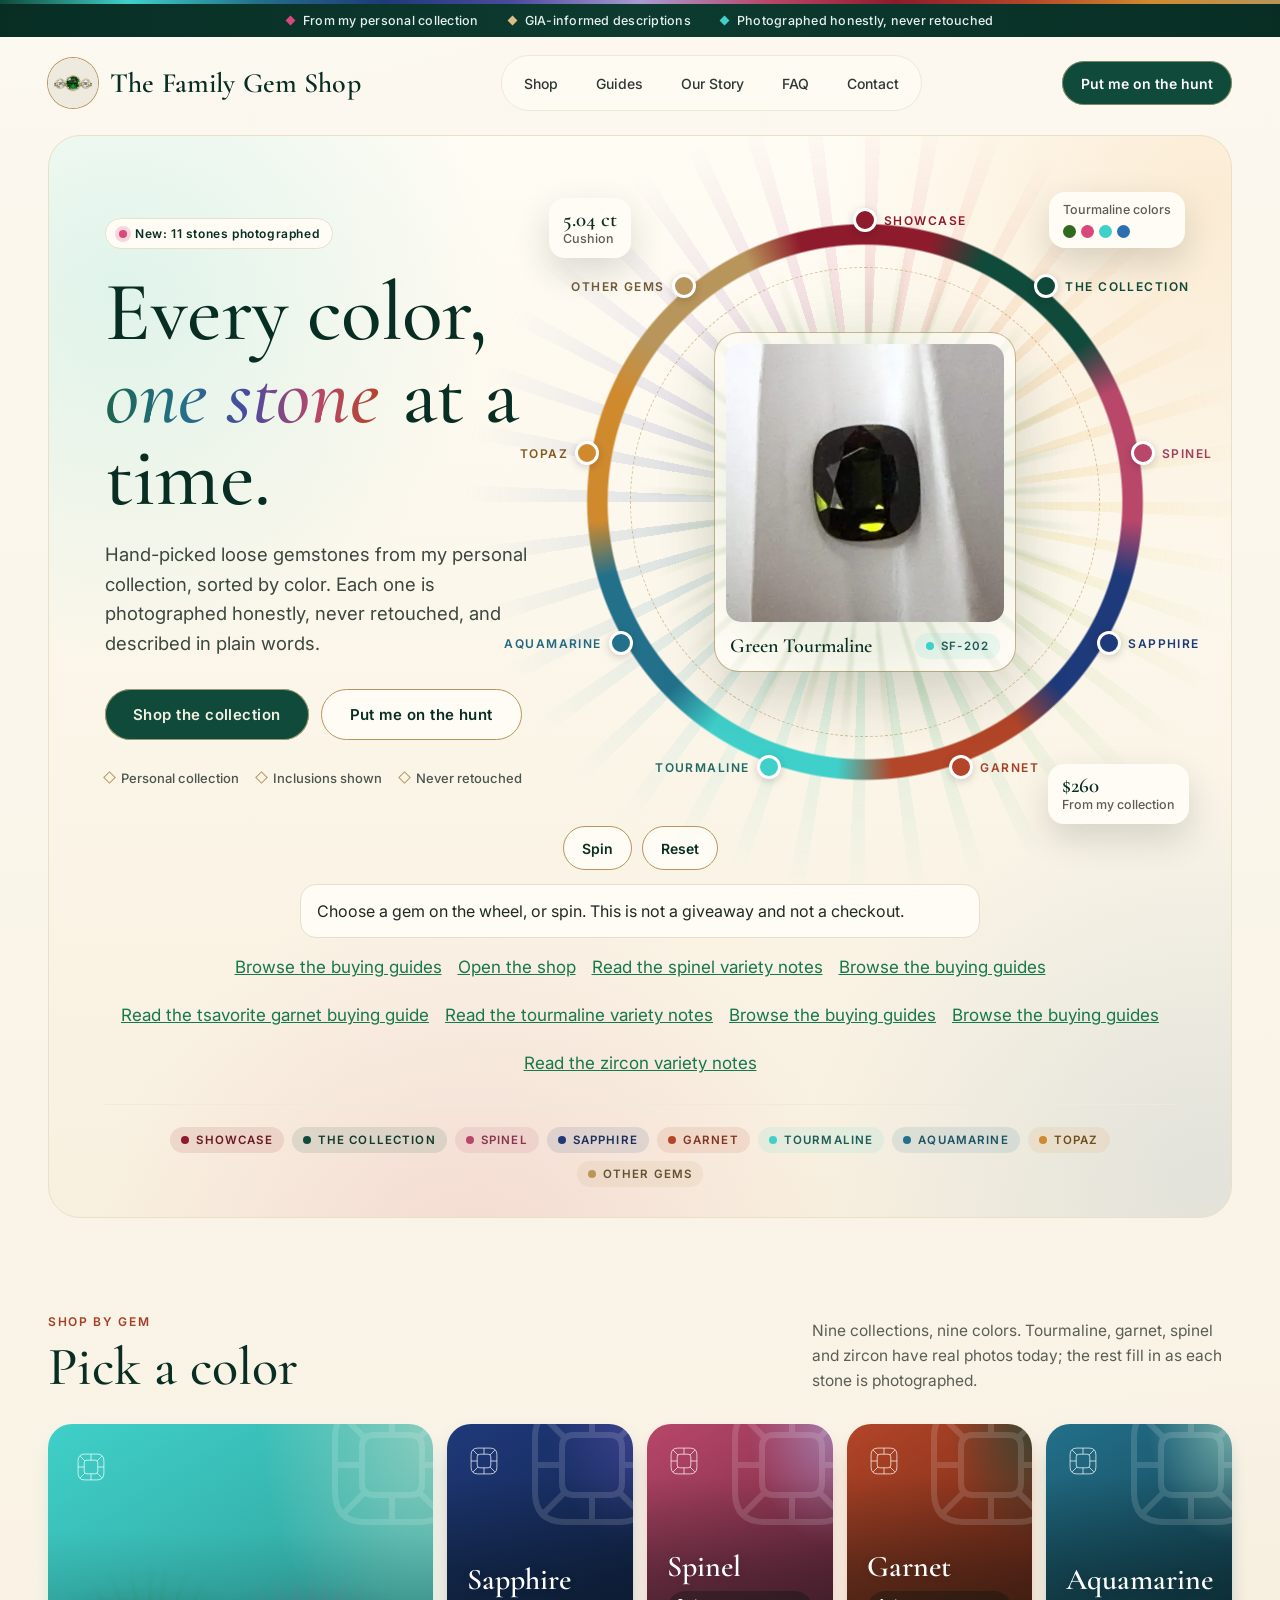
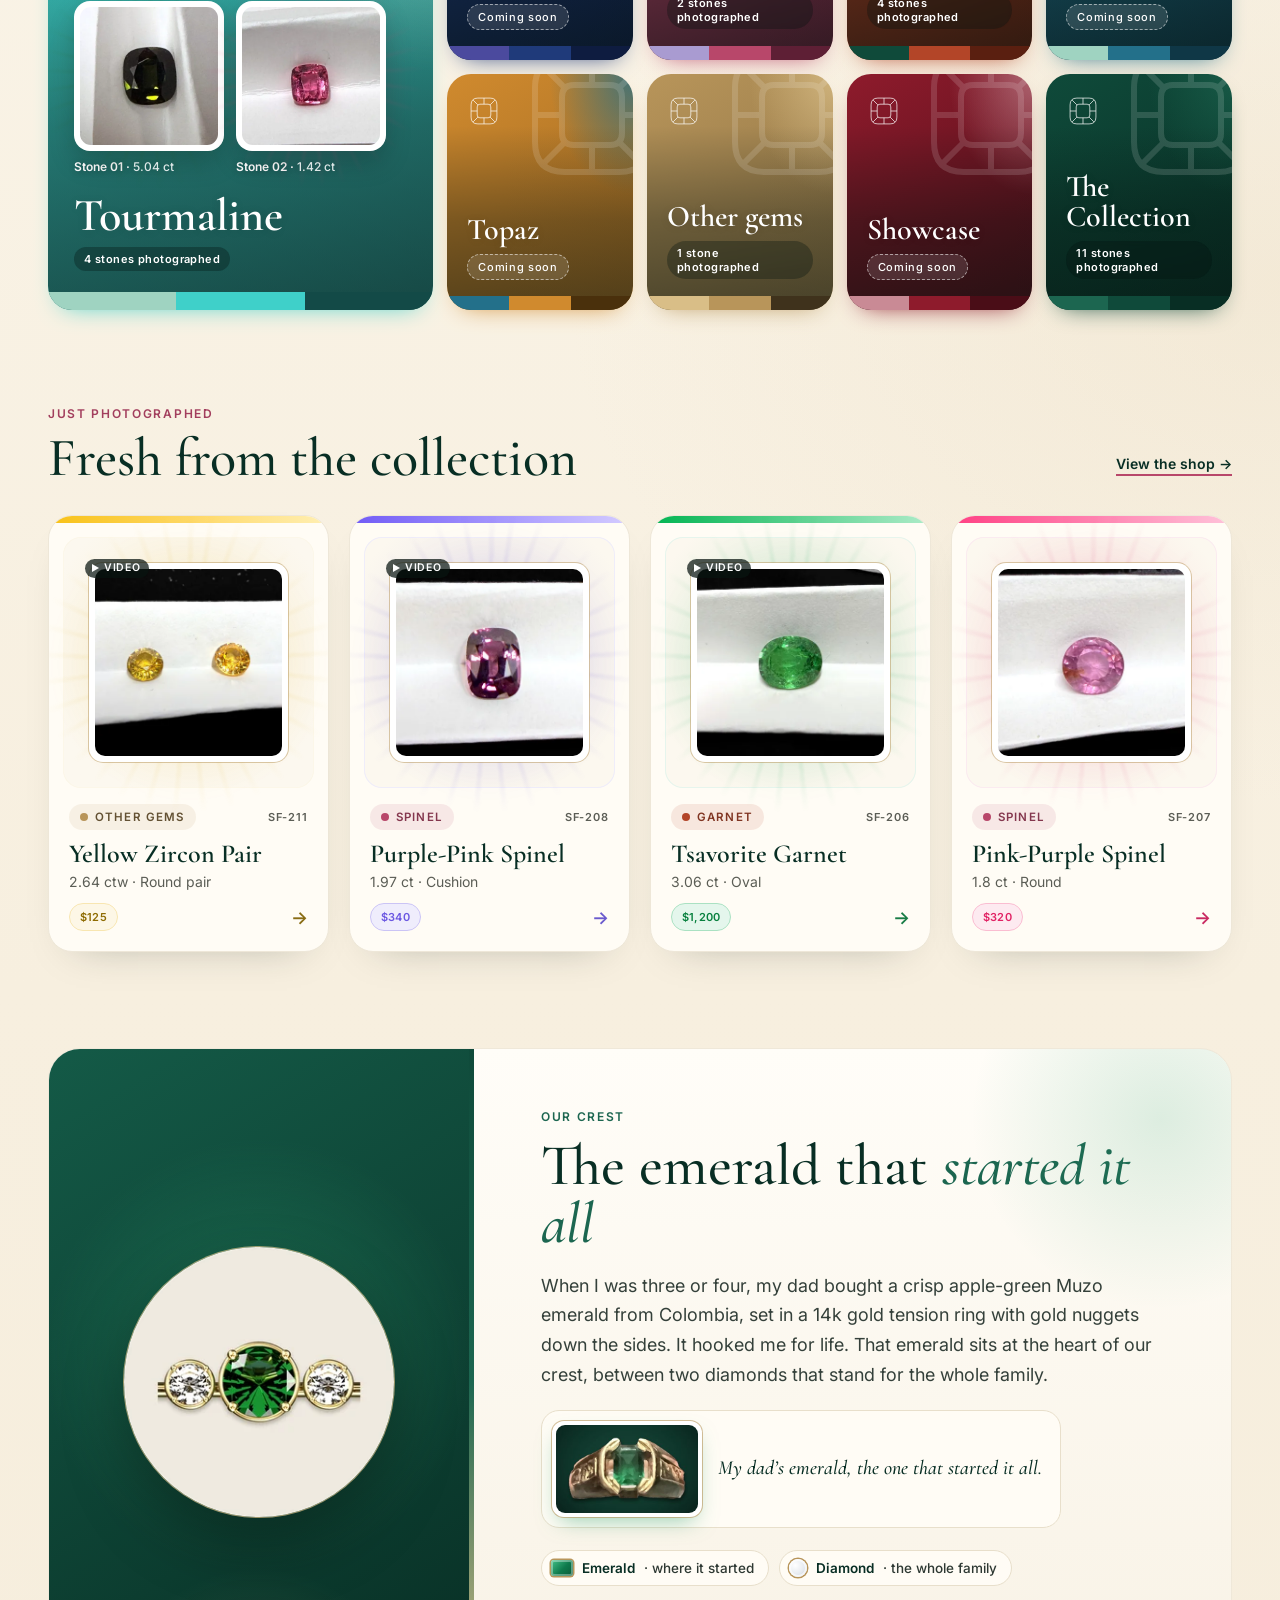
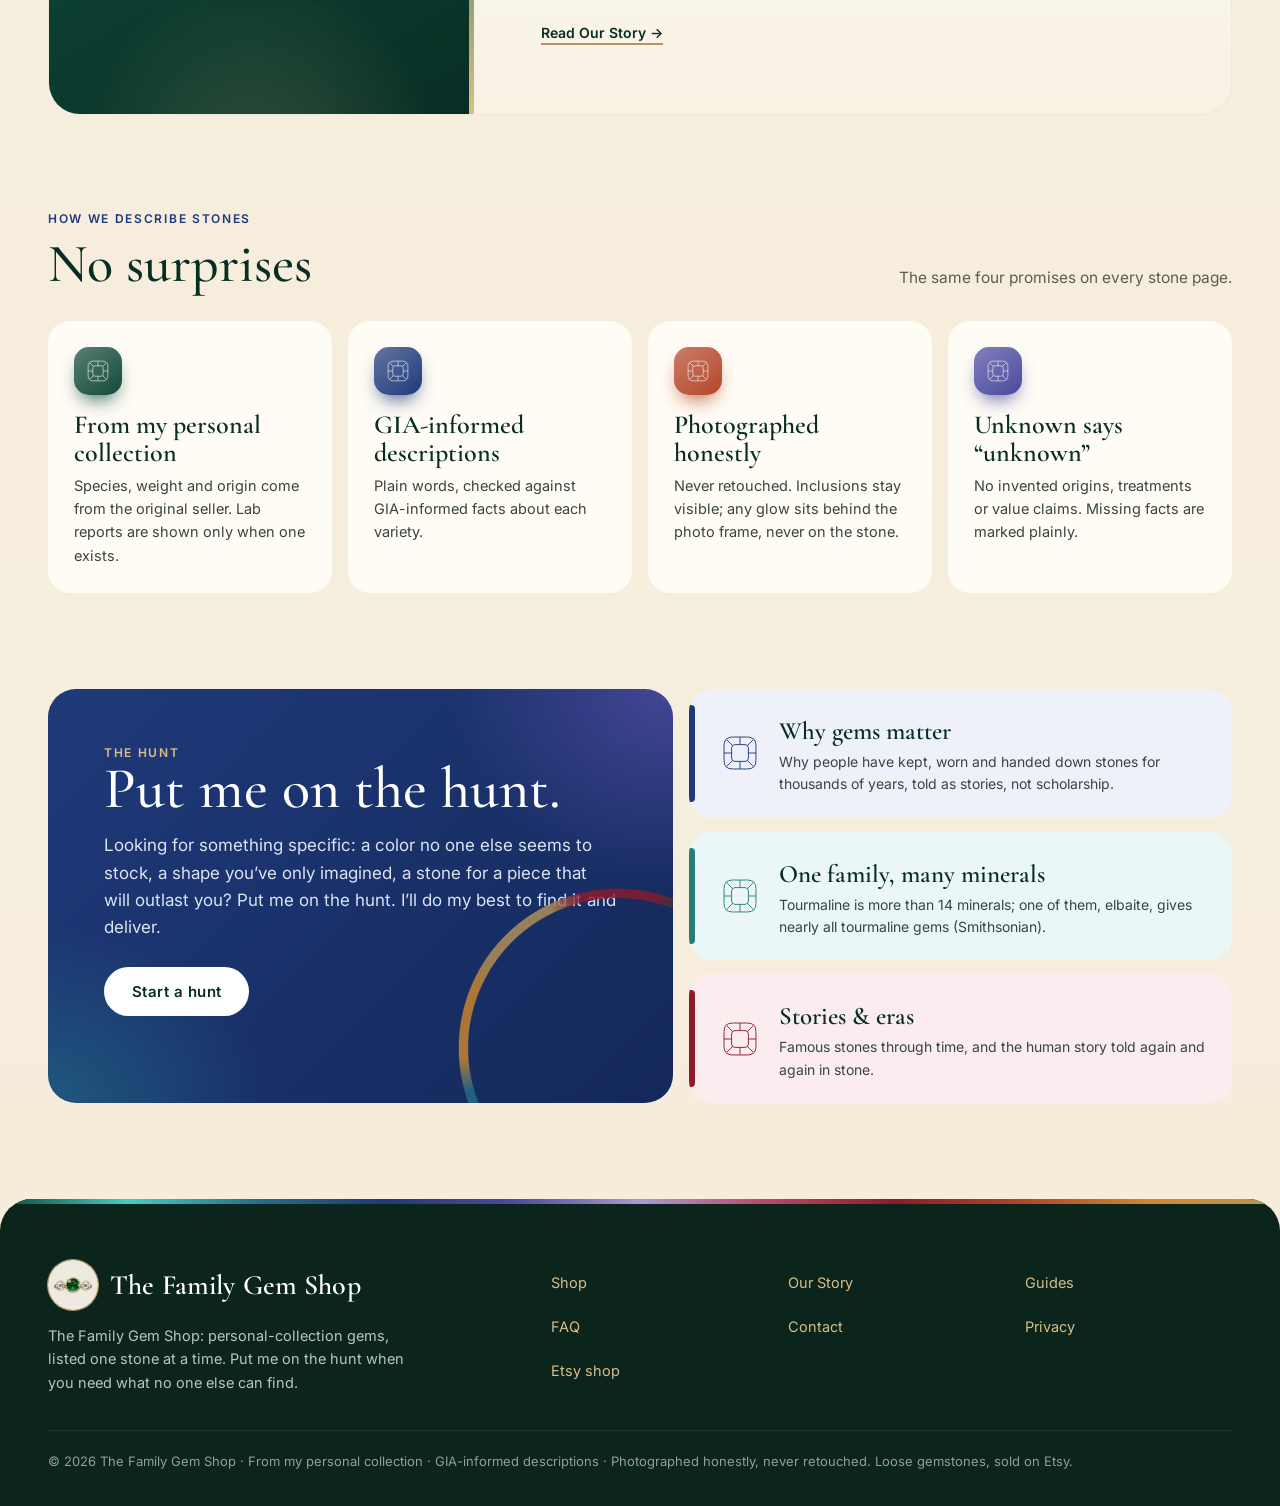
==== commit b22fd3f9: "Show the gem the wheel lands on in the center. After a spin finishes, or when a segment is chosen di" ====
--- a/index.html
+++ b/index.html
@@ -42,15 +42,15 @@
 <div class="ctas"><a class="btn pri rnd" href="./shop/">Shop the collection</a><a class="btn out rnd" href="./contact/">Put me on the hunt</a></div>
 <div class="minitrust"><span>Personal collection</span><span>Inclusions shown</span><span>Never retouched</span></div></div>
 <div class="wheel" id="gem-wheel"><div class="ring"></div><div class="ring2"></div><a class="dot" href="./guides/" data-wheel="showcase" style="left:calc(50.00% - 12px);top:calc(4.50% - 12px);background:#8E1B2C"><span style="left:28px;color:#8E1B2C">Showcase</span></a><a class="dot" href="./shop/" data-wheel="collection" style="left:calc(79.25% - 12px);top:calc(15.14% - 12px);background:#0F4A3A"><span style="left:28px;color:#0F4A3A">The Collection</span></a><a class="dot" href="./shop/#notes-spinel" data-wheel="spinel" style="left:calc(94.81% - 12px);top:calc(42.10% - 12px);background:#B8476A"><span style="left:28px;color:#B8476A">Spinel</span></a><a class="dot" href="./guides/" data-wheel="sapphire" style="left:calc(89.40% - 12px);top:calc(72.75% - 12px);background:#1F3A7A"><span style="left:28px;color:#1F3A7A">Sapphire</span></a><a class="dot" href="./guides/tsavorite-garnet-buying-guide/" data-wheel="garnet" style="left:calc(65.56% - 12px);top:calc(92.76% - 12px);background:#B34528"><span style="left:28px;color:#B34528">Garnet</span></a><a class="dot" href="./guides/#notes-tourmaline" data-wheel="tourmaline" style="left:calc(34.44% - 12px);top:calc(92.76% - 12px);background:#3FD0C9"><span style="right:28px;color:#267C78">Tourmaline</span></a><a class="dot" href="./guides/" data-wheel="aquamarine" style="left:calc(10.60% - 12px);top:calc(72.75% - 12px);background:#23708A"><span style="right:28px;color:#23708A">Aquamarine</span></a><a class="dot" href="./guides/" data-wheel="topaz" style="left:calc(5.19% - 12px);top:calc(42.10% - 12px);background:#D08A2E"><span style="right:28px;color:#996622">Topaz</span></a><a class="dot" href="./shop/#notes-zircon" data-wheel="other" style="left:calc(20.75% - 12px);top:calc(15.14% - 12px);background:#B8955A"><span style="right:28px;color:#886E42">Other gems</span></a>
-<a class="hcard glow" href="./shop/#sf-202" style="--stone:#2F6B1E;--stone-ink:#2F6B1E;--stone-soft:#E8EFE6;--stone-line:#B6CBB0;--stone-glow:rgba(47,107,30,.22)"><div class="photo"><picture><source type="image/webp" srcset="./img/stone-01-200.webp 200w, ./img/stone-01-400.webp 400w, ./img/stone-01-800.webp 800w" sizes="(max-width:820px) 176px, 300px"><img src="./img/stone-01-400.jpg" srcset="./img/stone-01-200.jpg 200w, ./img/stone-01-400.jpg 400w, ./img/stone-01-800.jpg 800w" sizes="(max-width:820px) 176px, 300px" width="400" height="400" fetchpriority="high" decoding="async" alt="Verdelite Green Tourmaline, 5.04 ct cushion (SF-202), face-up"></picture></div><div class="lab"><span class="nm2">Green Tourmaline</span><span class="chip" style="--bg:#3FD0C91c;--fg:#267C78"><i style="background:#3FD0C9"></i>Stone 01</span><b class="hprice">$260</b></div></a>
-<div class="tag t1"><b>5.04 ct</b>Cushion · faceted</div>
+<a class="hcard glow" href="./shop/#sf-202" style="--stone:#2F6B1E;--stone-ink:#2F6B1E;--stone-soft:#E8EFE6;--stone-line:#B6CBB0;--stone-glow:rgba(47,107,30,.22)"><div class="photo"><picture><source type="image/webp" srcset="./img/stone-01-200.webp 200w, ./img/stone-01-400.webp 400w, ./img/stone-01-800.webp 800w" sizes="(max-width:820px) 176px, 300px"><img src="./img/stone-01-400.jpg" srcset="./img/stone-01-200.jpg 200w, ./img/stone-01-400.jpg 400w, ./img/stone-01-800.jpg 800w" sizes="(max-width:820px) 176px, 300px" width="400" height="400" fetchpriority="high" decoding="async" alt="Verdelite Green Tourmaline, 5.04 ct cushion (SF-202), face-up"></picture><p class="wnone" hidden></p></div><div class="lab"><span class="nm2">Green Tourmaline</span><span class="chip" style="--bg:#3FD0C91c;--fg:#267C78"><i style="background:#3FD0C9"></i>SF-202</span><b class="hprice">$260</b></div></a>
+<div class="tag t1"><b>5.04 ct</b><span class="wshape">Cushion</span></div>
 <div class="tag t2">Tourmaline colors<div class="dr"><i style="background:#2F6B1E"></i><i style="background:#D9487A"></i><i style="background:#3FD0C9"></i><i style="background:#2E6FB0"></i></div></div>
 <div class="tag t3"><b>$260</b>From my collection</div></div></div>
 <div class="wheeltools"><button type="button" class="wbtn" id="wheel-spin">Spin</button><button type="button" class="wbtn" id="wheel-reset">Reset</button></div>
 <div id="wheel-result" class="wheelresult" aria-live="polite"><p id="wheel-result-text">Choose a gem on the wheel, or spin. This is not a giveaway and not a checkout.</p></div>
 <p class="wheelneedjs" id="wheel-needjs">Spin and Reset need JavaScript. The gem links below work either way.</p>
 <ul class="wheellinks"><li><a href="./guides/">Browse the buying guides</a></li><li><a href="./shop/">Open the shop</a></li><li><a href="./shop/#notes-spinel">Read the spinel variety notes</a></li><li><a href="./guides/">Browse the buying guides</a></li><li><a href="./guides/tsavorite-garnet-buying-guide/">Read the tsavorite garnet buying guide</a></li><li><a href="./guides/#notes-tourmaline">Read the tourmaline variety notes</a></li><li><a href="./guides/">Browse the buying guides</a></li><li><a href="./guides/">Browse the buying guides</a></li><li><a href="./shop/#notes-zircon">Read the zircon variety notes</a></li></ul>
-<script type="application/json" id="wheel-data">[{"id": "showcase", "name": "Showcase", "href": "./guides/", "link": "Browse the buying guides", "info": "No variety note for Showcase is published on this site.", "flag": "This is not a stock check and not a checkout."}, {"id": "collection", "name": "The Collection", "href": "./shop/", "link": "Open the shop", "info": "The Collection is the photographed set gathered on the shop page.", "flag": "Opening the shop does not say that a stone can be bought right now."}, {"id": "spinel", "name": "Spinel", "href": "./shop/#notes-spinel", "link": "Read the spinel variety notes", "info": "Spinel is its own gem species.", "flag": "The longer note on the linked page names an outside source. That source file is not in this site repository, so the citation is not repeated here as a checked fact."}, {"id": "sapphire", "name": "Sapphire", "href": "./guides/", "link": "Browse the buying guides", "info": "No variety note for Sapphire is published on this site.", "flag": "This is not a stock check and not a checkout."}, {"id": "garnet", "name": "Garnet", "href": "./guides/tsavorite-garnet-buying-guide/", "link": "Read the tsavorite garnet buying guide", "info": "Garnet on this site is more than one variety. The published guide is about tsavorite, not every garnet. Mandarin and Mali notes are separate.", "flag": "Outside source files for those notes are not in this repository."}, {"id": "tourmaline", "name": "Tourmaline", "href": "./guides/#notes-tourmaline", "link": "Read the tourmaline variety notes", "info": "Not one mineral but a whole family of borosilicates; elbaite gives us most gem tourmaline.", "flag": "The longer note on the linked page names an outside source. That source file is not in this site repository, so the citation is not repeated here as a checked fact."}, {"id": "aquamarine", "name": "Aquamarine", "href": "./guides/", "link": "Browse the buying guides", "info": "No variety note for Aquamarine is published on this site.", "flag": "This is not a stock check and not a checkout."}, {"id": "topaz", "name": "Topaz", "href": "./guides/", "link": "Browse the buying guides", "info": "No variety note for Topaz is published on this site.", "flag": "This is not a stock check and not a checkout."}, {"id": "other", "name": "Other gems", "href": "./shop/#notes-zircon", "link": "Read the zircon variety notes", "info": "Zircon is its own mineral, not cubic zirconia.", "flag": "The longer note on the linked page names an outside source. That source file is not in this site repository, so the citation is not repeated here as a checked fact."}]</script>
+<script type="application/json" id="wheel-data">[{"id": "showcase", "name": "Showcase", "href": "./guides/", "link": "Browse the buying guides", "info": "No variety note for Showcase is published on this site.", "flag": "This is not a stock check and not a checkout.", "nophoto": "No Showcase gemstone photo is on this site.", "center": null}, {"id": "collection", "name": "The Collection", "href": "./shop/", "link": "Open the shop", "info": "The Collection is the photographed set gathered on the shop page.", "flag": "Opening the shop does not say that a stone can be bought right now.", "nophoto": "The Collection is the whole photographed set, not one gemstone.", "center": null}, {"id": "spinel", "name": "Spinel", "href": "./shop/#notes-spinel", "link": "Read the spinel variety notes", "info": "GIA's spinel overview lists spinel as its own mineral, different from ruby, and says the Black Prince's Ruby in the British Imperial Crown is a red spinel. https://www.gia.edu/spinel", "flag": "This is about the mineral in general, not a certificate for any stone in the shop.", "nophoto": "", "center": {"sku": "SF-208", "label": "Purple-Pink Spinel", "chip": "SF-208", "ct": "1.97 ct", "shape": "Cushion", "alt": "Purple-Pink Spinel, 1.97 ct cushion (SF-208), face-up on white paper", "href": "./shop/#sf-208", "src": "./img/sf-208-400.jpg", "srcset": "./img/sf-208-200.jpg 200w, ./img/sf-208-400.jpg 400w, ./img/sf-208-800.jpg 800w", "webp": "./img/sf-208-200.webp 200w, ./img/sf-208-400.webp 400w, ./img/sf-208-800.webp 800w", "price": "$340"}}, {"id": "sapphire", "name": "Sapphire", "href": "./guides/", "link": "Browse the buying guides", "info": "No variety note for Sapphire is published on this site.", "flag": "This is not a stock check and not a checkout.", "nophoto": "No sapphire photo is on this site.", "center": null}, {"id": "garnet", "name": "Garnet", "href": "./guides/tsavorite-garnet-buying-guide/", "link": "Read the tsavorite garnet buying guide", "info": "GIA describes garnets as a group of closely related minerals, and names tsavorite as a green garnet. https://www.gia.edu/garnet This site's published garnet guide is about tsavorite, not every garnet. Mandarin and Mali notes are separate.", "flag": "The link below is this site's tsavorite guide. It is not a certificate for any stone.", "nophoto": "", "center": {"sku": "SF-001", "label": "Tsavorite Garnet", "chip": "SF-001", "ct": "1.19 ct", "shape": "Heart", "alt": "Tsavorite Garnet, 1.19 ct heart (SF-001), in tweezers", "href": "./shop/#sf-001", "src": "./img/sf-001-400.jpg", "srcset": "./img/sf-001-200.jpg 200w, ./img/sf-001-400.jpg 400w, ./img/sf-001-800.jpg 800w", "webp": "./img/sf-001-200.webp 200w, ./img/sf-001-400.webp 400w, ./img/sf-001-800.webp 800w", "price": "$340"}}, {"id": "tourmaline", "name": "Tourmaline", "href": "./guides/#notes-tourmaline", "link": "Read the tourmaline variety notes", "info": "GIA's tourmaline overview lists elbaite, dravite, and liddicoatite among its minerals, and says tourmaline has one of the widest color ranges of any gem. https://www.gia.edu/tourmaline", "flag": "This is about the mineral in general, not a certificate for any stone in the shop.", "nophoto": "", "center": {"sku": "SF-202", "label": "Green Tourmaline", "chip": "SF-202", "ct": "5.04 ct", "shape": "Cushion", "alt": "Verdelite Green Tourmaline, 5.04 ct cushion (SF-202), face-up", "href": "./shop/#sf-202", "src": "./img/stone-01-400.jpg", "srcset": "./img/stone-01-200.jpg 200w, ./img/stone-01-400.jpg 400w, ./img/stone-01-800.jpg 800w", "webp": "./img/stone-01-200.webp 200w, ./img/stone-01-400.webp 400w, ./img/stone-01-800.webp 800w", "price": "$260"}}, {"id": "aquamarine", "name": "Aquamarine", "href": "./guides/", "link": "Browse the buying guides", "info": "No variety note for Aquamarine is published on this site.", "flag": "This is not a stock check and not a checkout.", "nophoto": "No aquamarine photo is on this site.", "center": null}, {"id": "topaz", "name": "Topaz", "href": "./guides/", "link": "Browse the buying guides", "info": "No variety note for Topaz is published on this site.", "flag": "This is not a stock check and not a checkout.", "nophoto": "No topaz photo is on this site.", "center": null}, {"id": "other", "name": "Other gems", "href": "./shop/#notes-zircon", "link": "Read the zircon variety notes", "info": "GIA describes zircon as a gem often confused with cubic zirconia, lists the mineral as zircon, and says zircon found in Australia is the oldest mineral on Earth, about 4.4 billion years old. https://www.gia.edu/zircon", "flag": "This is about the mineral in general, not a certificate for any stone in the shop.", "nophoto": "", "center": {"sku": "SF-211", "label": "Yellow Zircon Pair", "chip": "SF-211", "ct": "2.64 ctw", "shape": "Round pair", "alt": "Yellow Zircon Pair, 2.64 ctw round (SF-211), face-up on white paper", "href": "./shop/#sf-211", "src": "./img/sf-211-400.jpg", "srcset": "./img/sf-211-200.jpg 200w, ./img/sf-211-400.jpg 400w, ./img/sf-211-800.jpg 800w", "webp": "./img/sf-211-200.webp 200w, ./img/sf-211-400.webp 400w, ./img/sf-211-800.webp 800w", "price": "$125"}}]</script>
 <script>
 (function(){
   var wheel=document.getElementById('gem-wheel');
@@ -66,7 +66,103 @@
   segs.forEach(function(s){byId[s.id]=s;});
   var dots=[].slice.call(wheel.querySelectorAll('a.dot'));
   var timer=null;
+  var token=0;
   var empty='Choose a gem on the wheel, or spin. This is not a giveaway and not a checkout.';
+  var card=wheel.querySelector('a.hcard');
+  var img=card.querySelector('img');
+  var source=card.querySelector('source');
+  var nameEl=card.querySelector('.nm2');
+  var chipEl=card.querySelector('.chip');
+  var priceEl=card.querySelector('.hprice');
+  var noneEl=card.querySelector('.wnone');
+  var t1=wheel.querySelector('.tag.t1');
+  var t1b=t1.querySelector('b');
+  var t1s=t1.querySelector('.wshape');
+  var t2=wheel.querySelector('.tag.t2');
+  var t3=wheel.querySelector('.tag.t3');
+  var t3b=t3.querySelector('b');
+  function setChip(text){
+    var mark=chipEl.querySelector('i');
+    chipEl.textContent='';
+    if(mark) chipEl.appendChild(mark);
+    chipEl.appendChild(document.createTextNode(text));
+  }
+  function applyCenter(seg){
+    var c=seg&&seg.center;
+    if(!c){
+      card.classList.add('is-nophoto');
+      wheel.classList.add('is-nophoto');
+      card.setAttribute('href', seg?seg.href:'#');
+      noneEl.hidden=false;
+      noneEl.textContent=seg&&seg.nophoto?seg.nophoto:('No photo of '+(seg?seg.name:'this gem')+' is on this site.');
+      img.alt=noneEl.textContent;
+      img.removeAttribute('src');
+      img.removeAttribute('srcset');
+      if(source) source.removeAttribute('srcset');
+      nameEl.textContent=seg?seg.name:'';
+      setChip('No photo');
+      priceEl.hidden=true;
+      priceEl.textContent='';
+      t1.hidden=true;
+      t2.hidden=true;
+      t3.hidden=true;
+      t3b.textContent='';
+      return;
+    }
+    card.classList.remove('is-nophoto');
+    wheel.classList.remove('is-nophoto');
+    noneEl.hidden=true;
+    card.setAttribute('href', c.href);
+    if(source) source.srcset=c.webp;
+    img.srcset=c.srcset;
+    img.src=c.src;
+    img.alt=c.alt;
+    nameEl.textContent=c.label;
+    setChip(c.chip);
+    t1.hidden=false;
+    t1b.textContent=c.ct;
+    t1s.textContent=c.shape;
+    t2.hidden=seg.id!=='tourmaline';
+    if(c.price){
+      priceEl.hidden=false;
+      priceEl.textContent=c.price;
+      t3.hidden=false;
+      t3b.textContent=c.price;
+    }else{
+      priceEl.hidden=true;
+      t3.hidden=true;
+    }
+  }
+  function restoreOrigin(){
+    card.classList.remove('is-nophoto');
+    wheel.classList.remove('is-nophoto');
+    noneEl.hidden=true;
+    card.setAttribute('href', card.dataset.originHref);
+    if(source) source.srcset=card.dataset.originWebp;
+    img.srcset=card.dataset.originSrcset;
+    img.src=card.dataset.originSrc;
+    img.alt=card.dataset.originAlt;
+    nameEl.textContent=card.dataset.originName;
+    setChip(card.dataset.originChip);
+    priceEl.hidden=false;
+    priceEl.textContent=card.dataset.originPrice;
+    t1.hidden=false;
+    t1b.textContent=card.dataset.originCt;
+    t1s.textContent=card.dataset.originShape;
+    t2.hidden=false;
+    t3.hidden=false;
+    t3b.textContent=card.dataset.originPrice;
+  }
+  card.dataset.originHref=card.getAttribute('href');
+  card.dataset.originWebp=source?source.getAttribute('srcset'):'';
+  card.dataset.originSrcset=img.getAttribute('srcset');
+  card.dataset.originSrc=img.getAttribute('src');
+  card.dataset.originAlt=img.getAttribute('alt');
+  card.dataset.originName=nameEl.textContent;
+  card.dataset.originChip=(chipEl.textContent||'').trim();
+  card.dataset.originPrice=priceEl.textContent;
+  card.dataset.originCt=t1b.textContent;
+  card.dataset.originShape=(t1s.textContent||'').trim();
   function reduceMotion(){
     return window.matchMedia('(prefers-reduced-motion: reduce)').matches;
   }
@@ -80,6 +176,7 @@
   }
   function show(seg,how){
     paint(seg.id);
+    applyCenter(seg);
     result.textContent=seg.name+'. '+seg.info+' '+seg.flag;
     var link=document.getElementById('wheel-more');
     if(!link){
@@ -100,9 +197,15 @@
   function clearSpin(){
     if(timer){clearInterval(timer);timer=null;}
   }
+  function invalidate(){
+    token++;
+    clearSpin();
+    return token;
+  }
   function reset(){
-    clearSpin();
+    invalidate();
     paint(null);
+    restoreOrigin();
     result.textContent=empty;
     result.dataset.gem='';
     result.dataset.motion='';
@@ -113,7 +216,7 @@
     d.addEventListener('click',function(e){
       if(e.metaKey||e.ctrlKey||e.shiftKey||e.altKey||e.button) return;
       e.preventDefault();
-      clearSpin();
+      invalidate();
       select(d.getAttribute('data-wheel'),'select');
     });
   });
@@ -128,23 +231,26 @@
     else return;
     e.preventDefault();
     dots[next].focus();
-    clearSpin();
+    invalidate();
     select(dots[next].getAttribute('data-wheel'),'keyboard');
   });
   spinBtn.addEventListener('click',function(){
-    clearSpin();
+    var my=invalidate();
     var pick=Math.floor(Math.random()*dots.length);
     if(reduceMotion()){
+      if(my!==token) return;
       select(dots[pick].getAttribute('data-wheel'),'reduce');
       return;
     }
     var step=0;
     var total=dots.length+pick;
     timer=setInterval(function(){
+      if(my!==token){clearInterval(timer);return;}
       paint(dots[step%dots.length].getAttribute('data-wheel'));
       step++;
       if(step>total){
         clearSpin();
+        if(my!==token) return;
         select(dots[pick].getAttribute('data-wheel'),'spin');
       }
     },80);
--- a/f.css
+++ b/f.css
@@ -118,6 +118,11 @@
 .hcard .lab{display:flex;justify-content:space-between;align-items:center;padding:11px 4px 12px}
 .hcard .lab .nm2{font:600 20px/1.1 Cormorant;color:var(--emd)}
 .hcard .hprice{display:none;font:600 18px/1 Cormorant;color:var(--emd)}
+.hcard .wnone{display:none;margin:0;padding:36px 14px;text-align:center;font:600 18px/1.35 Cormorant;color:var(--emd)}
+.hcard.is-nophoto .photo picture{display:none}
+.hcard.is-nophoto .wnone{display:block}
+.hcard.is-nophoto .hprice{display:none}
+.wheel.is-nophoto .tag.t1,.wheel.is-nophoto .tag.t2,.wheel.is-nophoto .tag.t3{visibility:hidden}
 .tag{position:absolute;z-index:3;background:#fff;border-radius:16px;padding:10px 14px;box-shadow:0 14px 34px rgba(30,42,36,.16);font:500 12.5px Inter;color:var(--muted);line-height:1.35}
 .tag b{display:block;font:600 21px/1.1 Cormorant;color:var(--emd)}
 .tag .dr{display:flex;gap:5px;margin-top:6px}.tag .dr i{width:13px;height:13px;border-radius:50%}
